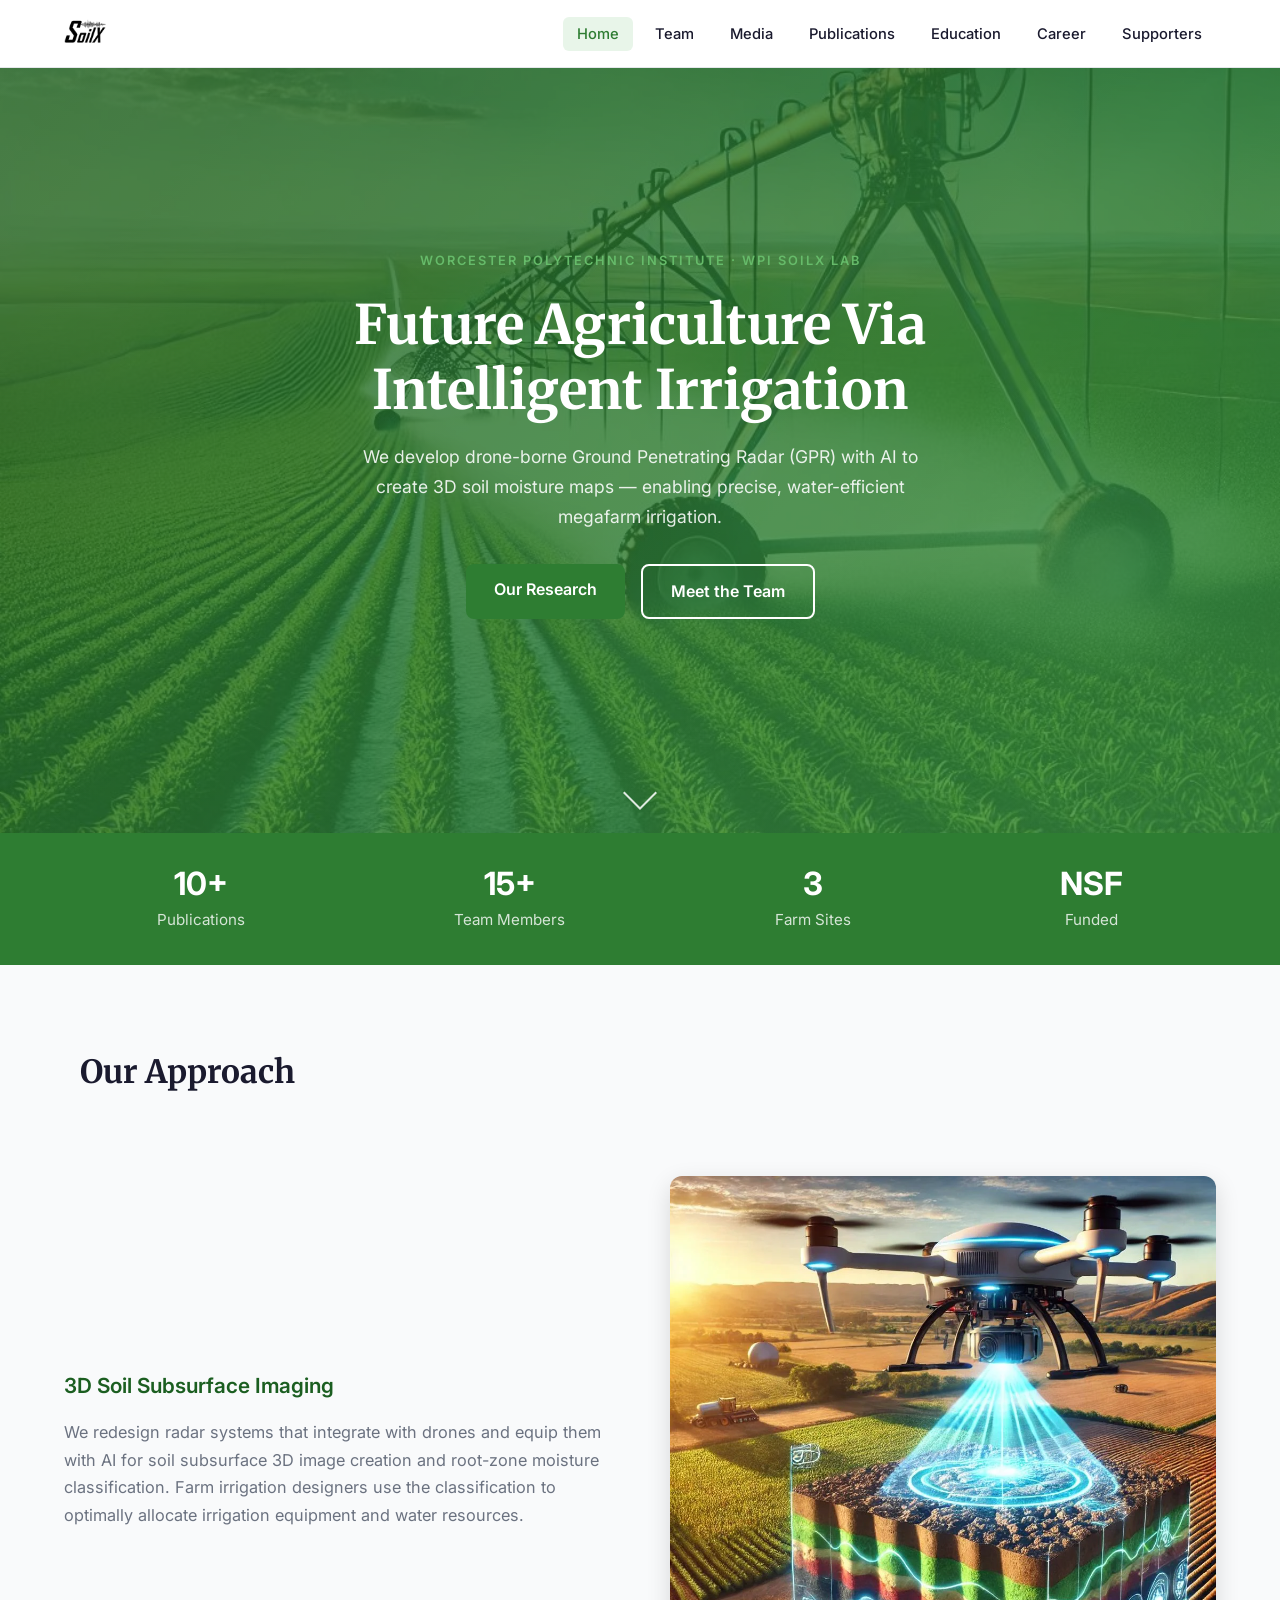
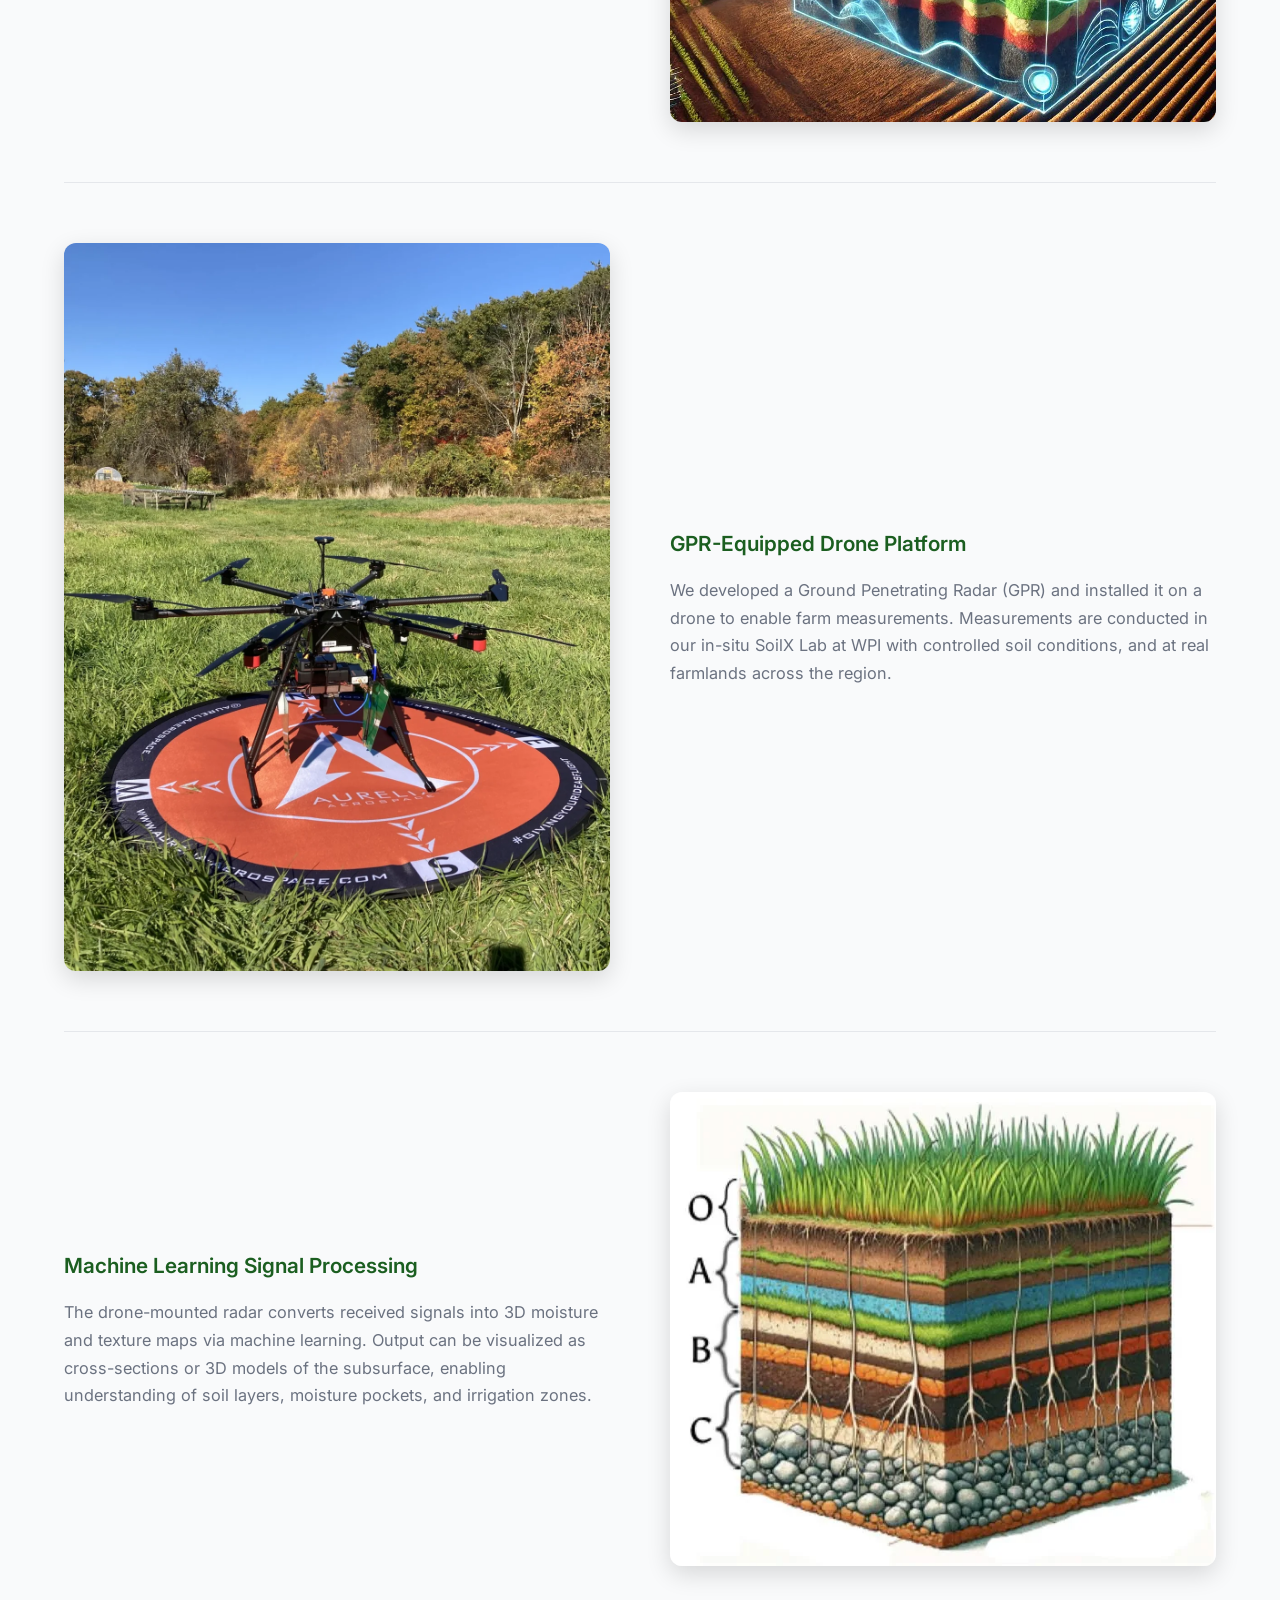
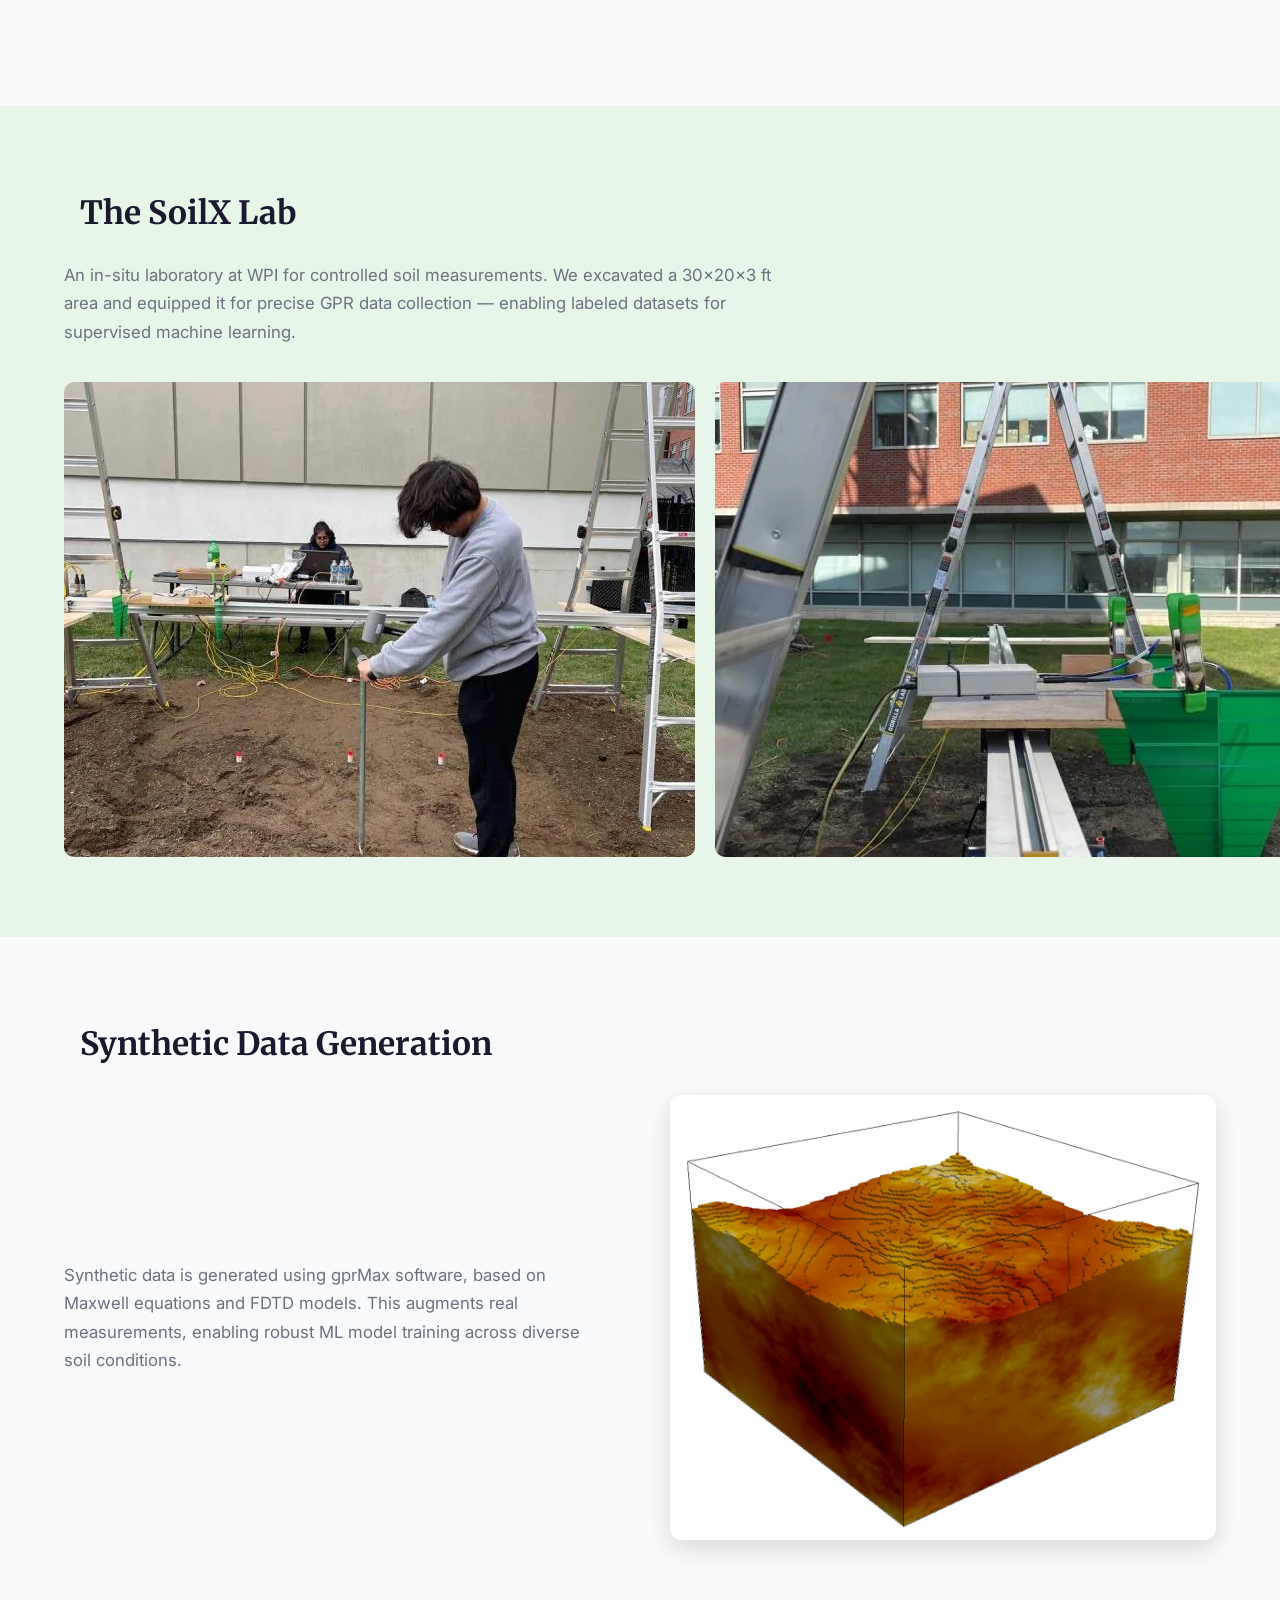
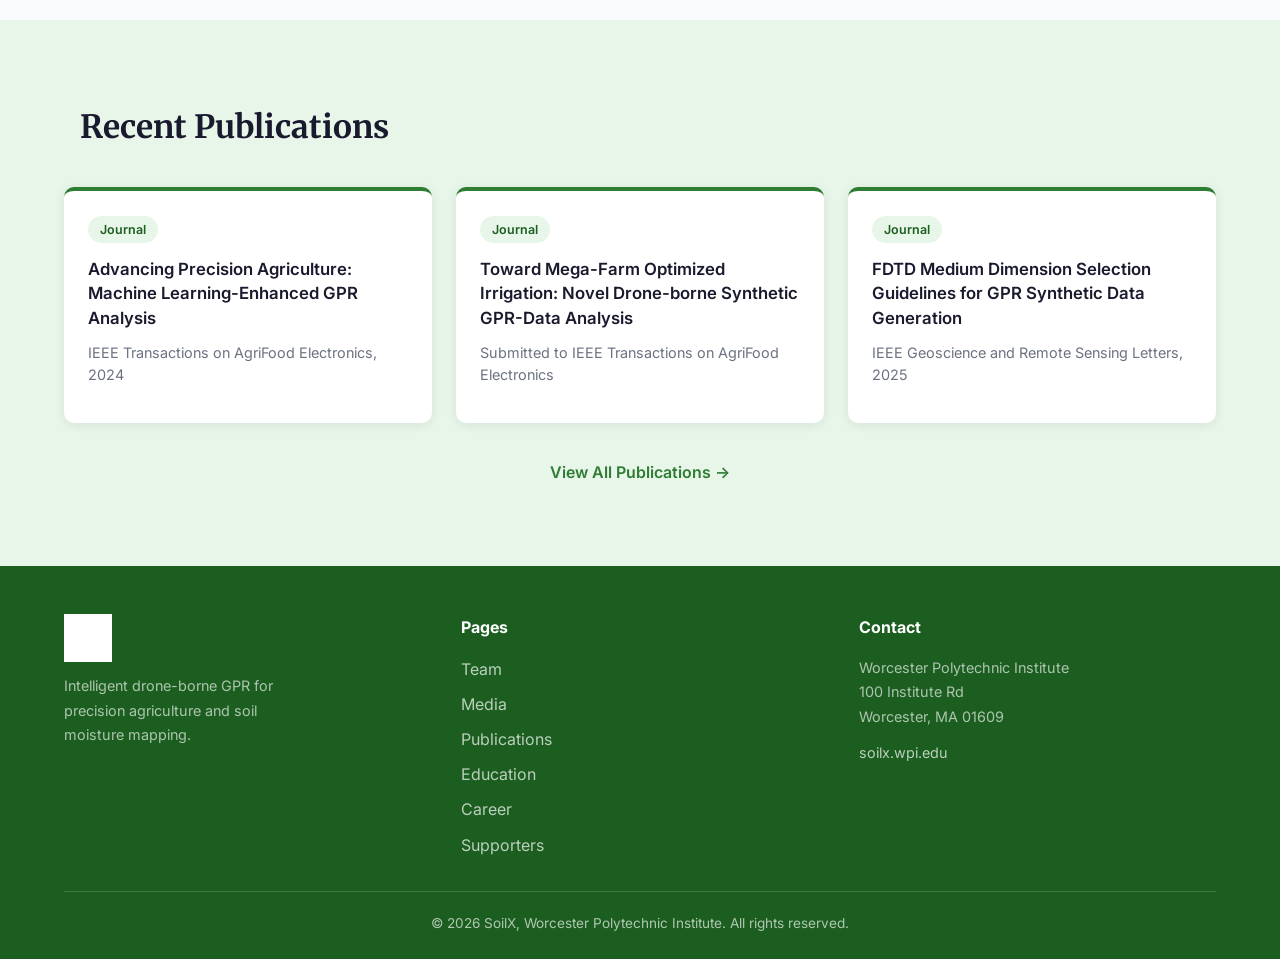
==== index.html @ 18a13504 "Initial SoilX redesign — modern static rebuild Co-authored-by: Cursor <cursoragent@cursor.com>" ====
<!DOCTYPE html>
<html lang="en">
<head>
  <meta charset="UTF-8">
  <meta name="viewport" content="width=device-width, initial-scale=1.0">
  <title>SoilX — Drone-Borne GPR Soil Moisture Research</title>
  <link rel="stylesheet" href="css/style.css">
</head>
<body>

<nav id="site-nav">
  <div class="nav-inner">
    <a href="index.html" class="nav-logo">
      <img src="images/logo.webp" alt="SoilX" height="44">
    </a>
    <button class="nav-toggle" aria-label="Toggle menu">&#9776;</button>
    <ul class="nav-links">
      <li><a href="index.html">Home</a></li>
      <li><a href="team.html">Team</a></li>
      <li><a href="media.html">Media</a></li>
      <li><a href="publications.html">Publications</a></li>
      <li><a href="education.html">Education</a></li>
      <li><a href="career.html">Career</a></li>
      <li><a href="supporters.html">Supporters</a></li>
    </ul>
  </div>
</nav>

<!-- Hero -->
<section class="hero">
  <div class="hero__content">
    <p class="hero__eyebrow">Worcester Polytechnic Institute · WPI SoilX Lab</p>
    <h1>Future Agriculture Via Intelligent Irrigation</h1>
    <p class="hero__lead">We develop drone-borne Ground Penetrating Radar (GPR) with AI to create 3D soil moisture maps — enabling precise, water-efficient megafarm irrigation.</p>
    <div class="hero__actions">
      <a href="#research" class="btn">Our Research</a>
      <a href="team.html" class="btn btn-outline btn-outline--light">Meet the Team</a>
    </div>
  </div>
  <a href="#research" class="hero__scroll" aria-label="Scroll to research">
    <span class="hero__scroll-icon"></span>
  </a>
</section>

<!-- Stats -->
<section class="stats-bar">
  <div class="container">
    <div class="stats-bar__grid">
      <div class="stat">
        <div class="stat__value">10+</div>
        <div class="stat__label">Publications</div>
      </div>
      <div class="stat">
        <div class="stat__value">15+</div>
        <div class="stat__label">Team Members</div>
      </div>
      <div class="stat">
        <div class="stat__value">3</div>
        <div class="stat__label">Farm Sites</div>
      </div>
      <div class="stat">
        <div class="stat__value">NSF</div>
        <div class="stat__label">Funded</div>
      </div>
    </div>
  </div>
</section>

<!-- Research -->
<section id="research" class="section">
  <div class="container">
    <h2 class="section-heading">Our Approach</h2>

    <div class="research-block research-block--image-right">
      <div class="research-block__text">
        <h3>3D Soil Subsurface Imaging</h3>
        <p>We redesign radar systems that integrate with drones and equip them with AI for soil subsurface 3D image creation and root-zone moisture classification. Farm irrigation designers use the classification to optimally allocate irrigation equipment and water resources.</p>
      </div>
      <div class="research-block__media">
        <img src="images/content/homepage_subsurface_diagram.webp" alt="3D soil subsurface imaging diagram">
      </div>
    </div>

    <div class="research-block research-block--image-left">
      <div class="research-block__text">
        <h3>GPR-Equipped Drone Platform</h3>
        <p>We developed a Ground Penetrating Radar (GPR) and installed it on a drone to enable farm measurements. Measurements are conducted in our in-situ SoilX Lab at WPI with controlled soil conditions, and at real farmlands across the region.</p>
      </div>
      <div class="research-block__media">
        <img src="images/content/homepage_gpr_drone.webp" alt="GPR-equipped drone platform">
      </div>
    </div>

    <div class="research-block research-block--image-right">
      <div class="research-block__text">
        <h3>Machine Learning Signal Processing</h3>
        <p>The drone-mounted radar converts received signals into 3D moisture and texture maps via machine learning. Output can be visualized as cross-sections or 3D models of the subsurface, enabling understanding of soil layers, moisture pockets, and irrigation zones.</p>
      </div>
      <div class="research-block__media">
        <img src="images/content/homepage_ml_approach.webp" alt="Machine learning signal processing workflow">
      </div>
    </div>
  </div>
</section>

<!-- Lab -->
<section class="section section-alt">
  <div class="container">
    <h2 class="section-heading">The SoilX Lab</h2>
    <p class="lab-intro">An in-situ laboratory at WPI for controlled soil measurements. We excavated a 30×20×3 ft area and equipped it for precise GPR data collection — enabling labeled datasets for supervised machine learning.</p>
    <div class="lab-gallery">
      <img src="images/content/homepage_lab_setup_1.webp" alt="SoilX lab setup view 1">
      <img src="images/content/homepage_lab_setup_2.webp" alt="SoilX lab setup view 2">
      <img src="images/content/homepage_lab_setup_3.webp" alt="SoilX lab setup view 3">
    </div>
  </div>
</section>

<!-- Synthetic data -->
<section class="section">
  <div class="container">
    <h2 class="section-heading">Synthetic Data Generation</h2>
    <div class="synthetic-grid">
      <div class="synthetic-grid__text">
        <p>Synthetic data is generated using gprMax software, based on Maxwell equations and FDTD models. This augments real measurements, enabling robust ML model training across diverse soil conditions.</p>
      </div>
      <div class="synthetic-grid__media">
        <img src="images/content/homepage_fdtd_geometry.webp" alt="FDTD geometry for GPR synthetic data generation">
      </div>
    </div>
  </div>
</section>

<!-- Publications teaser -->
<section class="section section-alt">
  <div class="container">
    <h2 class="section-heading">Recent Publications</h2>
    <div class="pub-grid">
      <a href="publications.html" class="card pub-card">
        <span class="badge">Journal</span>
        <h3>Advancing Precision Agriculture: Machine Learning-Enhanced GPR Analysis</h3>
        <p class="pub-card__venue">IEEE Transactions on AgriFood Electronics, 2024</p>
      </a>
      <a href="publications.html" class="card pub-card">
        <span class="badge">Journal</span>
        <h3>Toward Mega-Farm Optimized Irrigation: Novel Drone-borne Synthetic GPR-Data Analysis</h3>
        <p class="pub-card__venue">Submitted to IEEE Transactions on AgriFood Electronics</p>
      </a>
      <a href="publications.html" class="card pub-card">
        <span class="badge">Journal</span>
        <h3>FDTD Medium Dimension Selection Guidelines for GPR Synthetic Data Generation</h3>
        <p class="pub-card__venue">IEEE Geoscience and Remote Sensing Letters, 2025</p>
      </a>
    </div>
    <p class="pub-teaser__link-wrap">
      <a href="publications.html" class="pub-teaser__link">View All Publications →</a>
    </p>
  </div>
</section>

<footer>
  <div class="container">
    <div class="footer-grid">
      <div>
        <img src="images/logo.webp" alt="SoilX" height="48" style="filter:brightness(0) invert(1); margin-bottom:12px;">
        <p style="font-size:0.9rem; opacity:0.75; max-width:240px;">Intelligent drone-borne GPR for precision agriculture and soil moisture mapping.</p>
      </div>
      <div>
        <h4 style="color:white; margin-bottom:14px;">Pages</h4>
        <ul style="list-style:none; display:flex; flex-direction:column; gap:8px;">
          <li><a href="team.html">Team</a></li>
          <li><a href="media.html">Media</a></li>
          <li><a href="publications.html">Publications</a></li>
          <li><a href="education.html">Education</a></li>
          <li><a href="career.html">Career</a></li>
          <li><a href="supporters.html">Supporters</a></li>
        </ul>
      </div>
      <div>
        <h4 style="color:white; margin-bottom:14px;">Contact</h4>
        <p style="font-size:0.9rem; opacity:0.75;">Worcester Polytechnic Institute<br>100 Institute Rd<br>Worcester, MA 01609</p>
        <p style="margin-top:12px; font-size:0.9rem;"><a href="https://soilx.wpi.edu">soilx.wpi.edu</a></p>
      </div>
    </div>
    <div class="footer-copy">© 2026 SoilX, Worcester Polytechnic Institute. All rights reserved.</div>
  </div>
</footer>
<script src="js/main.js"></script>
</body>
</html>
---- css/style.css ----
@import url('https://fonts.googleapis.com/css2?family=Inter:wght@400;500;600;700&family=Merriweather:wght@400;700&display=swap');

:root {
  --green-dark:   #1B5E20;
  --green-main:   #2E7D32;
  --green-mid:    #388E3C;
  --green-light:  #66BB6A;
  --green-pale:   #E8F5E9;
  --bg:           #F9FAFB;
  --surface:      #FFFFFF;
  --text:         #1A1A2E;
  --text-muted:   #6B7280;
  --border:       #E5E7EB;
  --shadow:       0 2px 12px rgba(0, 0, 0, 0.08);
  --shadow-hover: 0 8px 24px rgba(0, 0, 0, 0.14);
  --radius:       10px;
  --radius-lg:    16px;
  --max-width:    1200px;
}

*,
*::before,
*::after {
  box-sizing: border-box;
  margin: 0;
  padding: 0;
}

body {
  font-family: 'Inter', system-ui, sans-serif;
  background: var(--bg);
  color: var(--text);
  line-height: 1.7;
  padding-top: 68px;
}

h1 {
  font-family: 'Merriweather', Georgia, serif;
  font-size: 2.8rem;
  color: var(--text);
}

h2 {
  font-family: 'Merriweather', Georgia, serif;
  font-size: 2rem;
}

h3 {
  font-family: 'Inter', system-ui, sans-serif;
  font-size: 1.3rem;
  font-weight: 600;
}

a {
  color: var(--green-main);
  text-decoration: none;
}

a:hover {
  text-decoration: underline;
}

img {
  display: block;
  max-width: 100%;
}

.container {
  max-width: var(--max-width);
  margin: 0 auto;
  padding: 0 24px;
}

.section {
  padding: 80px 0;
}

.section-alt {
  background: var(--green-pale);
}

.section-heading {
  display: flex;
  align-items: center;
  gap: 12px;
}

.section-heading::before {
  content: '';
  width: 4px;
  height: 100%;
  align-self: stretch;
  background: var(--green-main);
  flex-shrink: 0;
}

.card {
  background: var(--surface);
  border-radius: var(--radius);
  box-shadow: var(--shadow);
  transition: transform 0.2s, box-shadow 0.2s;
}

.card:hover {
  transform: translateY(-4px);
  box-shadow: var(--shadow-hover);
}

.badge {
  display: inline-block;
  background: var(--green-pale);
  color: var(--green-dark);
  border-radius: 20px;
  padding: 3px 12px;
  font-size: 0.78rem;
  font-weight: 600;
}

.btn {
  display: inline-block;
  background: var(--green-main);
  color: #fff;
  padding: 12px 28px;
  border-radius: 8px;
  font-weight: 600;
  cursor: pointer;
  border: none;
  transition: background 0.2s;
  text-decoration: none;
}

.btn:hover {
  background: var(--green-dark);
  text-decoration: none;
}

.btn-outline {
  background: transparent;
  border: 2px solid var(--green-main);
  color: var(--green-main);
}

.btn-outline:hover {
  background: var(--green-pale);
}

/* —— Navigation —— */
nav#site-nav {
  position: fixed;
  top: 0;
  width: 100%;
  z-index: 1000;
  background: rgba(255, 255, 255, 0.92);
  backdrop-filter: blur(12px);
  -webkit-backdrop-filter: blur(12px);
  border-bottom: 1px solid var(--border);
  height: 68px;
  transition: background 0.2s, box-shadow 0.2s;
}

nav#site-nav.scrolled {
  background: rgba(255, 255, 255, 0.98);
  box-shadow: var(--shadow);
}

.nav-inner {
  display: flex;
  align-items: center;
  justify-content: space-between;
  max-width: var(--max-width);
  margin: 0 auto;
  padding: 0 24px;
  height: 100%;
}

.nav-logo img {
  height: 44px;
  display: block;
}

.nav-links {
  display: flex;
  gap: 8px;
  list-style: none;
}

.nav-links a {
  padding: 8px 14px;
  border-radius: 6px;
  font-size: 0.92rem;
  font-weight: 500;
  color: var(--text);
  transition: background 0.15s, color 0.15s;
}

.nav-links a:hover,
.nav-links a.active {
  background: var(--green-pale);
  color: var(--green-main);
  text-decoration: none;
}

.nav-toggle {
  display: none;
  background: none;
  border: none;
  font-size: 1.5rem;
  line-height: 1;
  cursor: pointer;
  padding: 8px;
  color: var(--text);
}

@media (max-width: 768px) {
  .nav-toggle {
    display: block;
  }

  .nav-links {
    position: fixed;
    top: 68px;
    left: 0;
    right: 0;
    flex-direction: column;
    align-items: stretch;
    gap: 4px;
    padding: 12px 24px 20px;
    background: rgba(255, 255, 255, 0.98);
    backdrop-filter: blur(12px);
    -webkit-backdrop-filter: blur(12px);
    border-bottom: 1px solid var(--border);
    box-shadow: var(--shadow);
    transform: translateY(-100%);
    opacity: 0;
    visibility: hidden;
    pointer-events: none;
    transition: transform 0.25s ease, opacity 0.25s ease, visibility 0.25s;
  }

  .nav-links.open {
    transform: translateY(0);
    opacity: 1;
    visibility: visible;
    pointer-events: auto;
  }

  .nav-links li {
    width: 100%;
  }

  .nav-links a {
    display: block;
    width: 100%;
  }
}

/* —— Footer —— */
footer {
  background: var(--green-dark);
  color: rgba(255, 255, 255, 0.85);
  padding: 48px 0 24px;
}

footer a {
  color: rgba(255, 255, 255, 0.7);
  transition: color 0.15s;
}

footer a:hover {
  color: #fff;
  text-decoration: none;
}

.footer-grid {
  display: grid;
  grid-template-columns: repeat(3, 1fr);
  gap: 40px;
}

.footer-copy {
  border-top: 1px solid rgba(255, 255, 255, 0.15);
  margin-top: 32px;
  padding-top: 20px;
  text-align: center;
  font-size: 0.85rem;
  color: rgba(255, 255, 255, 0.65);
}

@media (max-width: 768px) {
  .footer-grid {
    grid-template-columns: 1fr;
    gap: 32px;
  }
}

/* —— Home page —— */
.hero {
  position: relative;
  min-height: 85vh;
  display: flex;
  flex-direction: column;
  align-items: center;
  justify-content: center;
  background: linear-gradient(135deg, #1b5e20 0%, #2e7d32 60%, #388e3c 100%);
  overflow: hidden;
}

.hero::before {
  content: '';
  position: absolute;
  inset: 0;
  background-image: url('../images/content/homepage_hero_drone_farm.webp');
  background-size: cover;
  background-position: center;
  opacity: 0.2;
  pointer-events: none;
}

.hero__content {
  position: relative;
  z-index: 1;
  display: flex;
  flex-direction: column;
  align-items: center;
  text-align: center;
  padding: 48px 24px 80px;
  max-width: 800px;
}

.hero__eyebrow {
  color: var(--green-light);
  text-transform: uppercase;
  letter-spacing: 2px;
  font-size: 0.8rem;
  font-weight: 600;
  margin-bottom: 20px;
}

.hero h1 {
  color: #fff;
  font-size: clamp(2rem, 5vw, 3.4rem);
  max-width: 700px;
  text-align: center;
  line-height: 1.2;
  margin-bottom: 20px;
}

.hero__lead {
  color: #fff;
  opacity: 0.88;
  max-width: 580px;
  font-size: 1.1rem;
  margin-bottom: 32px;
}

.hero__actions {
  display: flex;
  flex-wrap: wrap;
  gap: 16px;
  justify-content: center;
}

.btn-outline--light {
  background: transparent;
  border: 2px solid #fff;
  color: #fff;
}

.btn-outline--light:hover {
  background: rgba(255, 255, 255, 0.15);
  color: #fff;
  text-decoration: none;
}

.hero__scroll {
  position: absolute;
  bottom: 28px;
  left: 50%;
  transform: translateX(-50%);
  z-index: 1;
  text-decoration: none;
}

.hero__scroll-icon {
  display: block;
  width: 24px;
  height: 24px;
  border-right: 2px solid rgba(255, 255, 255, 0.85);
  border-bottom: 2px solid rgba(255, 255, 255, 0.85);
  transform: rotate(45deg);
  animation: hero-scroll-bounce 2s ease-in-out infinite;
}

@keyframes hero-scroll-bounce {
  0%, 100% {
    transform: rotate(45deg) translate(0, 0);
    opacity: 0.6;
  }
  50% {
    transform: rotate(45deg) translate(6px, 6px);
    opacity: 1;
  }
}

/* Stats bar */
.stats-bar {
  background: var(--green-main);
  padding: 32px 0;
}

.stats-bar__grid {
  display: flex;
  flex-wrap: wrap;
  justify-content: space-around;
  gap: 24px;
  text-align: center;
}

.stat__value {
  font-size: 2rem;
  font-weight: 700;
  color: #fff;
  line-height: 1.2;
}

.stat__label {
  font-size: 0.95rem;
  color: rgba(255, 255, 255, 0.8);
  margin-top: 4px;
}

/* Research blocks */
#research .section-heading {
  margin-bottom: 16px;
}

.research-block {
  display: grid;
  grid-template-columns: 1fr 1fr;
  gap: 60px;
  align-items: center;
  padding: 60px 0;
}

.research-block + .research-block {
  border-top: 1px solid var(--border);
}

.research-block__text h3 {
  margin-bottom: 16px;
  color: var(--green-dark);
}

.research-block__text p {
  color: var(--text-muted);
  font-size: 1.02rem;
}

.research-block__media img {
  border-radius: 12px;
  box-shadow: var(--shadow-hover);
  width: 100%;
}

.research-block--image-left .research-block__media {
  order: -1;
}

/* Lab */
.lab-intro {
  max-width: 720px;
  color: var(--text-muted);
  font-size: 1.05rem;
  margin: 20px 0 36px;
}

.lab-gallery {
  display: flex;
  gap: 20px;
}

.lab-gallery img {
  flex: 1;
  border-radius: 10px;
  aspect-ratio: 4 / 3;
  object-fit: cover;
  width: 100%;
}

/* Synthetic data */
.synthetic-grid {
  display: grid;
  grid-template-columns: 1fr 1fr;
  gap: 60px;
  align-items: center;
  margin-top: 24px;
}

.synthetic-grid__text p {
  color: var(--text-muted);
  font-size: 1.05rem;
}

.synthetic-grid__media img {
  border-radius: 12px;
  box-shadow: var(--shadow-hover);
  width: 100%;
}

/* Publications teaser */
.pub-grid {
  display: grid;
  grid-template-columns: repeat(3, 1fr);
  gap: 24px;
  margin-top: 32px;
}

.pub-card {
  display: block;
  padding: 24px;
  border-top: 4px solid var(--green-main);
  text-decoration: none;
  color: inherit;
}

.pub-card:hover {
  text-decoration: none;
  color: inherit;
}

.pub-card .badge {
  margin-bottom: 14px;
}

.pub-card h3 {
  font-size: 1.05rem;
  line-height: 1.45;
  margin-bottom: 12px;
  color: var(--text);
}

.pub-card__venue {
  font-size: 0.88rem;
  color: var(--text-muted);
  line-height: 1.5;
}

.pub-teaser__link-wrap {
  text-align: center;
  margin-top: 36px;
}

.pub-teaser__link {
  font-weight: 600;
  font-size: 1rem;
}

@media (max-width: 1024px) {
  .pub-grid {
    grid-template-columns: repeat(2, 1fr);
  }
}

@media (max-width: 768px) {
  .research-block,
  .research-block--image-left {
    grid-template-columns: 1fr;
    gap: 32px;
    padding: 48px 0;
  }

  .research-block__media,
  .research-block--image-left .research-block__media {
    order: -1;
  }

  .lab-gallery {
    flex-direction: column;
  }

  .synthetic-grid {
    grid-template-columns: 1fr;
    gap: 32px;
  }

  .synthetic-grid__media {
    order: -1;
  }

  .pub-grid {
    grid-template-columns: 1fr;
  }

  .stats-bar__grid {
    display: grid;
    grid-template-columns: repeat(2, 1fr);
  }
}

/* —— Team page —— */
.page-hero {
  height: 280px;
  display: flex;
  align-items: center;
  justify-content: center;
  background: linear-gradient(135deg, #1b5e20, #2e7d32);
  text-align: center;
  padding: 0 24px;
}

.page-hero__inner {
  max-width: 640px;
}

.page-hero h1 {
  color: #fff;
  font-size: clamp(2rem, 4vw, 2.6rem);
  margin-bottom: 12px;
}

.page-hero__subtitle {
  color: rgba(255, 255, 255, 0.88);
  font-size: 1.1rem;
  line-height: 1.6;
}

.team-page .section {
  padding: 64px 0;
}

.team-section-heading {
  display: flex;
  align-items: center;
  gap: 20px;
  margin-bottom: 36px;
}

.team-section-heading__title {
  display: flex;
  align-items: center;
  gap: 12px;
  font-family: 'Merriweather', Georgia, serif;
  font-size: 1.45rem;
  font-weight: 700;
  color: var(--text);
  flex-shrink: 0;
  margin: 0;
}

.team-section-heading__title::before {
  content: '';
  width: 4px;
  height: 1.15em;
  background: var(--green-main);
  flex-shrink: 0;
}

.team-section-heading__rule {
  flex: 1;
  border: none;
  border-top: 1px solid var(--border);
  margin: 0;
  min-width: 40px;
}

.team-quote {
  background: var(--green-pale);
  padding: 40px;
  border-left: 6px solid var(--green-main);
  margin: 0 0 8px;
}

.team-quote p {
  font-family: 'Merriweather', Georgia, serif;
  font-style: italic;
  font-size: 1.2rem;
  color: var(--text);
  line-height: 1.65;
  margin: 0;
}

.team-grid {
  display: grid;
  gap: 24px;
}

.team-grid--3col {
  grid-template-columns: repeat(3, 1fr);
}

.team-grid--4col {
  grid-template-columns: repeat(4, 1fr);
}

.person-card {
  background: var(--surface);
  border-radius: var(--radius-lg);
  box-shadow: var(--shadow);
  padding: 24px;
  text-align: center;
}

.person-card__portrait {
  width: 120px;
  height: 120px;
  border-radius: 50%;
  object-fit: cover;
  margin: 0 auto 16px;
  display: block;
  box-shadow: 0 0 0 3px var(--green-light);
}

.person-card--compact .person-card__portrait {
  width: 100px;
  height: 100px;
}

.person-card__name {
  font-weight: 700;
  font-size: 1rem;
  margin-bottom: 4px;
  color: var(--text);
}

.person-card__role {
  font-size: 0.85rem;
  color: var(--text-muted);
  line-height: 1.4;
  margin: 0;
}

.person-card__link {
  display: inline-flex;
  align-items: center;
  justify-content: center;
  margin-top: 12px;
  color: var(--green-main);
  transition: color 0.15s;
}

.person-card__link:hover {
  color: var(--green-dark);
  text-decoration: none;
}

@media (max-width: 1024px) {
  .team-grid--3col {
    grid-template-columns: repeat(2, 1fr);
  }

  .team-grid--4col {
    grid-template-columns: repeat(2, 1fr);
  }
}

@media (max-width: 600px) {
  .team-section-heading {
    flex-direction: column;
    align-items: flex-start;
    gap: 12px;
  }

  .team-section-heading__rule {
    width: 100%;
  }

  .team-grid--3col,
  .team-grid--4col {
    grid-template-columns: 1fr;
  }

  .team-quote {
    padding: 28px 24px;
  }

  .team-quote p {
    font-size: 1.05rem;
  }
}

/* —— Media page —— */
.media-page {
  padding-bottom: 64px;
}

.media-tabs {
  display: flex;
  gap: 8px;
  justify-content: center;
  flex-wrap: wrap;
  padding: 32px 0;
}

.media-tab {
  padding: 10px 22px;
  border-radius: 8px;
  font-size: 0.95rem;
  font-weight: 600;
  cursor: pointer;
  border: 1px solid var(--border);
  background: var(--surface);
  color: var(--text-muted);
  transition: background 0.15s, color 0.15s, border-color 0.15s;
}

.media-tab:hover {
  color: var(--text);
}

.media-tab.is-active {
  background: var(--green-main);
  color: #fff;
  border-color: var(--green-main);
}

.media-tab-panel {
  padding-bottom: 16px;
}

.media-tab-panel[hidden] {
  display: none;
}

/* YouTube facade */
.yt-facade {
  position: relative;
  cursor: pointer;
  border-radius: 10px;
  overflow: hidden;
  aspect-ratio: 16 / 9;
  background: #000;
}

.yt-facade img {
  width: 100%;
  height: 100%;
  object-fit: cover;
  transition: filter 0.2s;
}

.yt-facade:hover img {
  filter: brightness(0.75);
}

.yt-facade__play {
  position: absolute;
  top: 50%;
  left: 50%;
  transform: translate(-50%, -50%);
  width: 64px;
  height: 64px;
  background: rgba(255, 0, 0, 0.85);
  border-radius: 50%;
  display: flex;
  align-items: center;
  justify-content: center;
  transition: transform 0.2s;
  pointer-events: none;
}

.yt-facade__play::after {
  content: '';
  width: 0;
  height: 0;
  border-style: solid;
  border-width: 10px 0 10px 18px;
  border-color: transparent transparent transparent #fff;
  margin-left: 4px;
}

.yt-facade:hover .yt-facade__play {
  transform: translate(-50%, -50%) scale(1.1);
}

.video-grid {
  display: grid;
  grid-template-columns: repeat(3, 1fr);
  gap: 28px;
}

.video-card {
  padding: 0;
  overflow: hidden;
}

.video-card .yt-facade {
  border-radius: var(--radius) var(--radius) 0 0;
}

.video-card__title {
  font-size: 1rem;
  font-weight: 600;
  padding: 16px 20px;
  margin: 0;
  color: var(--text);
}

/* Gallery masonry */
.gallery-masonry {
  column-count: 3;
  column-gap: 12px;
}

.gallery-masonry img {
  width: 100%;
  break-inside: avoid;
  margin-bottom: 12px;
  border-radius: 8px;
  cursor: pointer;
  display: block;
  transition: opacity 0.15s;
}

.gallery-masonry img:hover {
  opacity: 0.9;
}

/* Lightbox */
.lightbox {
  position: fixed;
  inset: 0;
  z-index: 2000;
  background: rgba(0, 0, 0, 0.92);
  display: flex;
  align-items: center;
  justify-content: center;
  padding: 48px;
}

.lightbox[hidden] {
  display: none;
}

.lightbox__img {
  max-width: 100%;
  max-height: 90vh;
  object-fit: contain;
  border-radius: 4px;
}

.lightbox__close,
.lightbox__prev,
.lightbox__next {
  position: absolute;
  background: rgba(255, 255, 255, 0.12);
  border: none;
  color: #fff;
  cursor: pointer;
  border-radius: 8px;
  transition: background 0.15s;
  line-height: 1;
}

.lightbox__close:hover,
.lightbox__prev:hover,
.lightbox__next:hover {
  background: rgba(255, 255, 255, 0.25);
}

.lightbox__close {
  top: 16px;
  right: 16px;
  font-size: 2rem;
  width: 48px;
  height: 48px;
}

.lightbox__prev,
.lightbox__next {
  top: 50%;
  transform: translateY(-50%);
  font-size: 2.5rem;
  width: 52px;
  height: 52px;
}

.lightbox__prev {
  left: 16px;
}

.lightbox__next {
  right: 16px;
}

/* Audio */
.audio-list {
  max-width: 640px;
  margin: 0 auto;
  display: flex;
  flex-direction: column;
  gap: 20px;
}

.audio-card {
  display: grid;
  grid-template-columns: auto 1fr;
  gap: 20px;
  align-items: center;
  padding: 24px;
}

.audio-card__icon {
  width: 52px;
  height: 52px;
  border-radius: 50%;
  background: var(--green-pale);
  display: flex;
  align-items: center;
  justify-content: center;
  font-size: 1.4rem;
  flex-shrink: 0;
}

.audio-card__label {
  font-weight: 700;
  margin-bottom: 12px;
  color: var(--text);
}

.audio-card audio {
  width: 100%;
  accent-color: var(--green-main);
}

@media (max-width: 1024px) {
  .video-grid {
    grid-template-columns: repeat(2, 1fr);
  }

  .gallery-masonry {
    column-count: 2;
  }
}

@media (max-width: 768px) {
  .video-grid {
    grid-template-columns: 1fr;
  }

  .gallery-masonry {
    column-count: 1;
  }

  .lightbox {
    padding: 56px 12px;
  }

  .lightbox__prev {
    left: 8px;
  }

  .lightbox__next {
    right: 8px;
  }
}

/* —— Publications page —— */
.publications-page {
  padding: 48px 0 72px;
}

.pub-filters {
  display: flex;
  flex-wrap: wrap;
  gap: 8px;
  justify-content: center;
  margin-bottom: 40px;
}

.pub-filter {
  padding: 10px 20px;
  border-radius: 8px;
  font-size: 0.92rem;
  font-weight: 600;
  cursor: pointer;
  border: 1px solid var(--border);
  background: var(--surface);
  color: var(--text-muted);
  transition: background 0.15s, color 0.15s, border-color 0.15s;
}

.pub-filter:hover {
  color: var(--text);
}

.pub-filter.is-active {
  background: var(--green-main);
  color: #fff;
  border-color: var(--green-main);
}

.pub-list {
  max-width: 860px;
  margin: 0 auto;
  display: flex;
  flex-direction: column;
  gap: 20px;
}

.pub-list .pub-card {
  background: var(--surface);
  border-radius: var(--radius);
  box-shadow: var(--shadow);
  padding: 20px 24px;
  border-top: none;
  border-left: 5px solid var(--green-main);
  display: block;
  text-decoration: none;
  color: inherit;
  transition: box-shadow 0.2s, transform 0.2s;
}

.pub-list .pub-card:hover {
  transform: none;
  box-shadow: var(--shadow-hover);
}

.pub-list .pub-card[data-type='conference'] {
  border-left-color: var(--green-light);
}

.pub-list .pub-card[data-type='poster'] {
  border-left-color: #aed581;
}

.pub-list .pub-card[hidden] {
  display: none;
}

.pub-card__header {
  display: flex;
  align-items: flex-start;
  justify-content: space-between;
  gap: 16px;
  margin-bottom: 10px;
}

.pub-card__title {
  font-weight: 700;
  font-size: 1rem;
  color: var(--text);
  line-height: 1.45;
  margin: 0;
  flex: 1;
}

.pub-card__title a {
  color: var(--text);
  text-decoration: none;
}

.pub-card__title a:hover {
  color: var(--green-main);
  text-decoration: underline;
}

.pub-card__authors {
  font-size: 0.88rem;
  color: var(--text-muted);
  margin-bottom: 8px;
  line-height: 1.5;
}

.pub-card__venue {
  font-size: 0.9rem;
  color: var(--text-muted);
  margin-bottom: 14px;
  line-height: 1.5;
}

.pub-card__footer {
  display: flex;
  flex-wrap: wrap;
  align-items: center;
  gap: 10px;
}

.pub-card__year-pill {
  display: inline-block;
  background: var(--green-pale);
  color: var(--green-dark);
  padding: 3px 12px;
  border-radius: 20px;
  font-size: 0.78rem;
  font-weight: 600;
}

.pub-card__meta {
  font-size: 0.85rem;
  color: var(--text-muted);
}

.badge--muted {
  background: #f3f4f6;
  color: #6b7280;
}

.pub-card__award {
  font-size: 0.85rem;
  font-weight: 600;
  color: #b8860b;
}

.btn-sm {
  padding: 6px 14px;
  font-size: 0.85rem;
}

.pub-card--compact {
  padding: 16px 20px;
}

.pub-card--compact .pub-card__title {
  font-size: 0.95rem;
}

.pub-card--compact .pub-card__authors,
.pub-card--compact .pub-card__venue {
  font-size: 0.85rem;
  margin-bottom: 6px;
}

.pub-card--compact .pub-card__venue {
  margin-bottom: 10px;
}

/* —— Shared inner pages —— */
.page-intro {
  max-width: 720px;
  font-size: 1.05rem;
  color: var(--text-muted);
  line-height: 1.7;
  margin-bottom: 40px;
}

.page-intro--center {
  margin-left: auto;
  margin-right: auto;
  text-align: center;
}

.container--narrow {
  max-width: 760px;
}

/* —— Education page —— */
.edu-video-grid {
  display: grid;
  grid-template-columns: repeat(2, 1fr);
  gap: 28px;
}

.edu-cta {
  text-align: center;
  max-width: 520px;
  margin: 0 auto;
}

.edu-cta h2 {
  font-family: 'Merriweather', Georgia, serif;
  font-size: 1.6rem;
  margin-bottom: 12px;
  color: var(--text);
}

.edu-cta p {
  color: var(--text-muted);
  margin-bottom: 24px;
  font-size: 1.02rem;
}

/* —— Career page —— */
.career-section-title {
  font-family: 'Merriweather', Georgia, serif;
  font-size: 1.45rem;
  color: var(--text);
  margin-bottom: 24px;
  display: flex;
  align-items: center;
  gap: 12px;
}

.career-section-title::before {
  content: '';
  width: 4px;
  height: 1.15em;
  background: var(--green-main);
  flex-shrink: 0;
}

.career-position-card {
  padding: 28px 32px;
}

.career-position-card h3 {
  font-size: 1.2rem;
  color: var(--green-dark);
  margin-bottom: 8px;
}

.career-position-card__dept {
  font-weight: 600;
  color: var(--green-main);
  font-size: 0.92rem;
  margin-bottom: 16px;
}

.career-position-card__desc {
  color: var(--text-muted);
  font-size: 1rem;
  line-height: 1.65;
  margin-bottom: 24px;
}

.career-traits-grid {
  display: grid;
  grid-template-columns: repeat(2, 1fr);
  gap: 24px;
}

.career-trait-card {
  padding: 28px 24px;
  text-align: center;
}

.career-trait-card__icon {
  display: flex;
  align-items: center;
  justify-content: center;
  width: 56px;
  height: 56px;
  margin: 0 auto 16px;
  border-radius: 50%;
  background: var(--green-pale);
  font-size: 1.5rem;
}

.career-trait-card h3 {
  font-size: 1.05rem;
  color: var(--green-dark);
  margin-bottom: 10px;
}

.career-trait-card p {
  font-size: 0.92rem;
  color: var(--text-muted);
  line-height: 1.55;
  margin: 0;
}

.career-steps {
  list-style: none;
  display: flex;
  flex-direction: column;
  gap: 24px;
}

.career-steps__item {
  display: flex;
  gap: 20px;
  align-items: flex-start;
}

.career-steps__num {
  flex-shrink: 0;
  width: 40px;
  height: 40px;
  border-radius: 50%;
  background: var(--green-main);
  color: #fff;
  font-weight: 700;
  font-size: 1.1rem;
  display: flex;
  align-items: center;
  justify-content: center;
}

.career-steps__item strong {
  display: block;
  font-size: 1rem;
  color: var(--text);
  margin-bottom: 6px;
}

.career-steps__item p {
  font-size: 0.95rem;
  color: var(--text-muted);
  line-height: 1.6;
  margin: 0;
}

/* —— Supporters page —— */
.supporter-grid {
  display: grid;
  grid-template-columns: repeat(3, 1fr);
  gap: 24px;
  margin-top: 16px;
}

.supporter-card {
  padding: 40px 24px;
  text-align: center;
  min-height: 140px;
  display: flex;
  flex-direction: column;
  align-items: center;
  justify-content: center;
}

.supporter-card__name {
  font-size: 1.05rem;
  font-weight: 700;
  color: var(--green-dark);
  line-height: 1.4;
  margin-bottom: 8px;
}

.supporter-card__subtitle {
  font-size: 0.88rem;
  color: var(--text-muted);
  margin: 0;
}

@media (max-width: 900px) {
  .edu-video-grid {
    grid-template-columns: 1fr;
  }

  .career-traits-grid {
    grid-template-columns: 1fr;
  }

  .supporter-grid {
    grid-template-columns: repeat(2, 1fr);
  }
}

@media (max-width: 600px) {
  .supporter-grid {
    grid-template-columns: 1fr;
  }
}
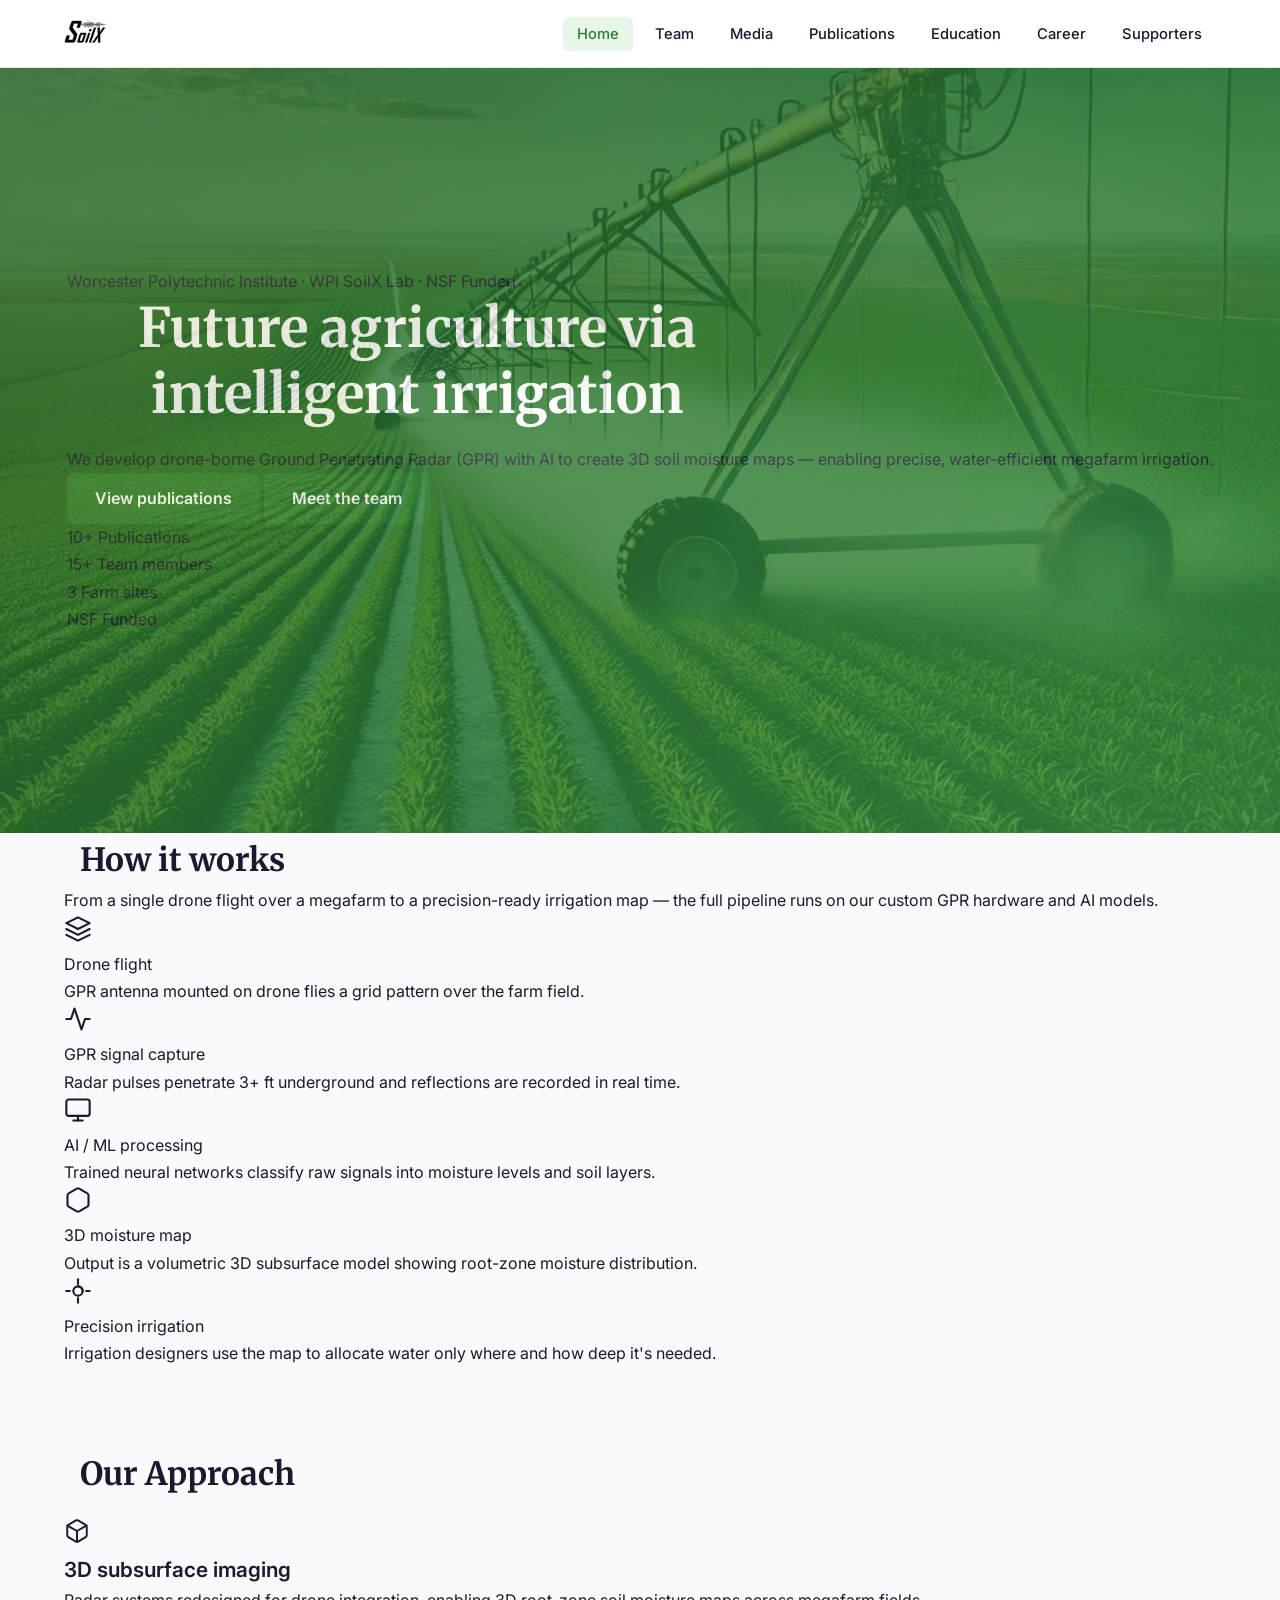
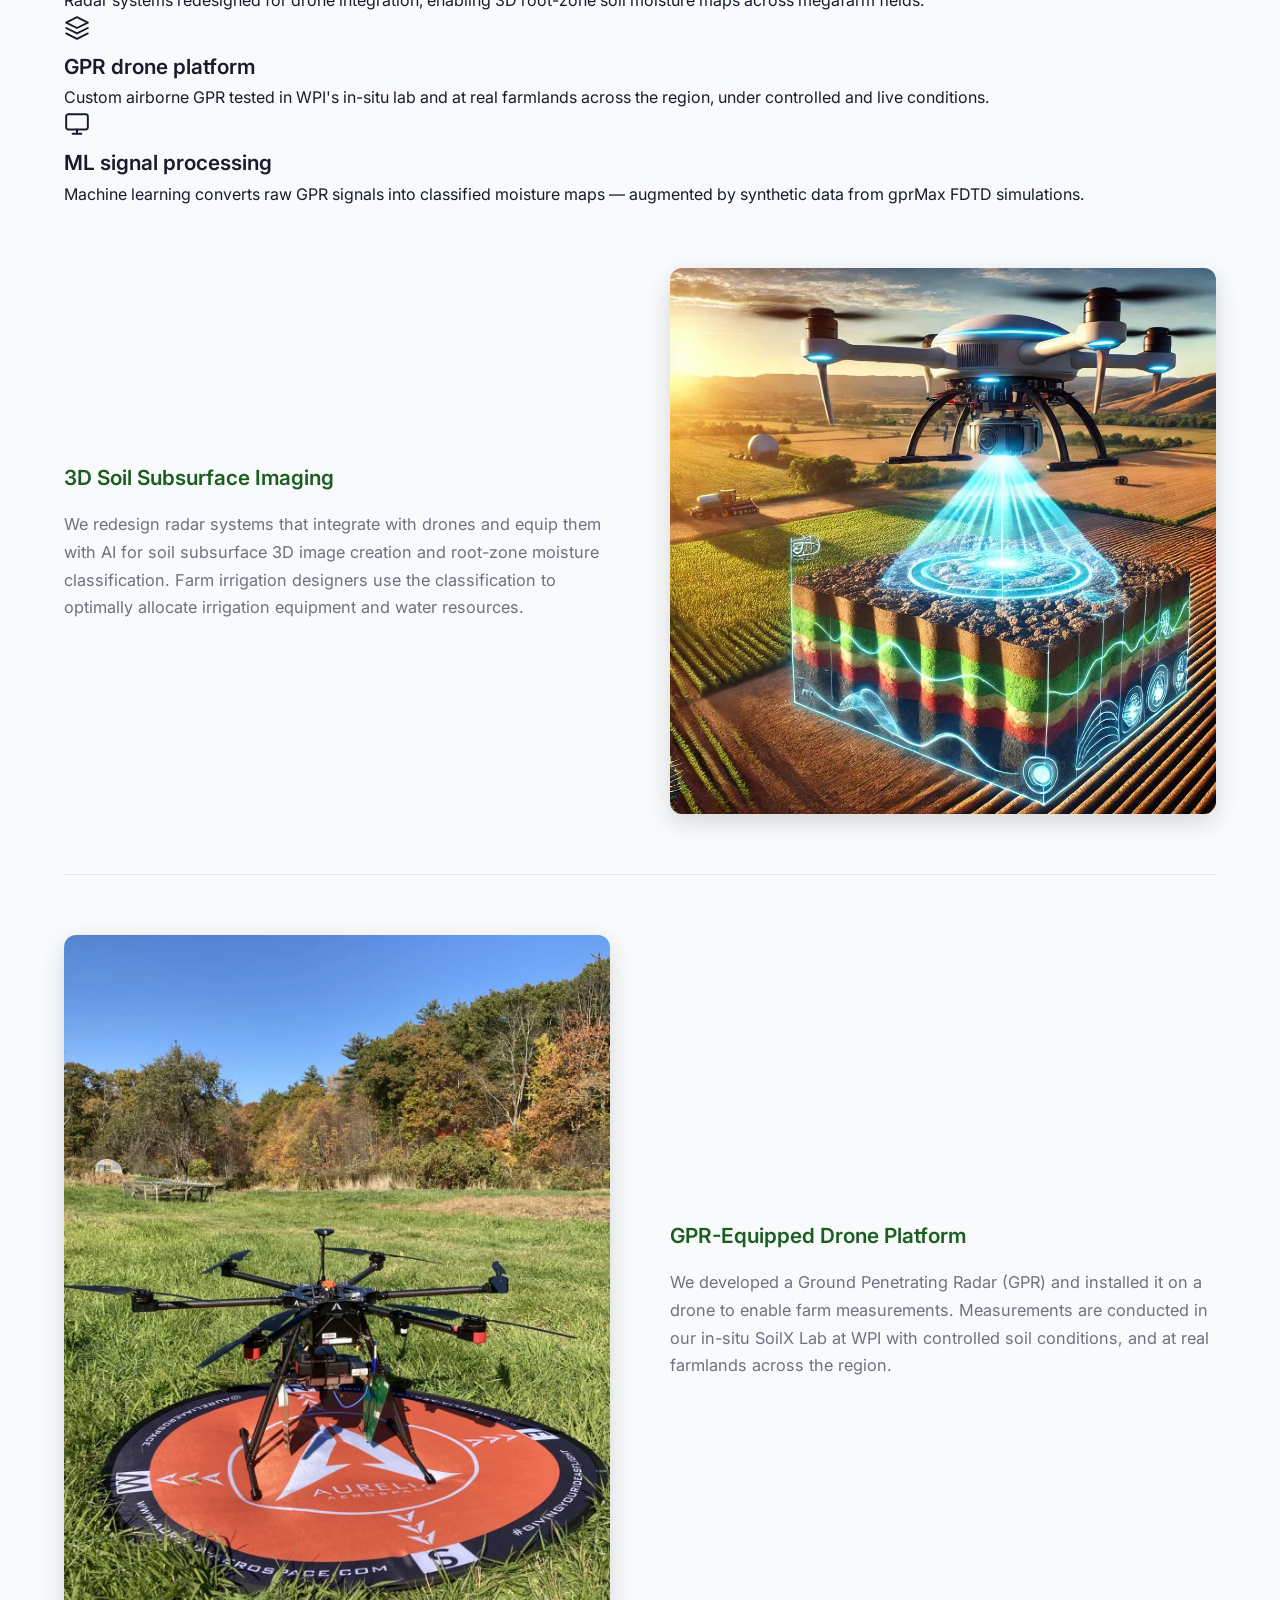
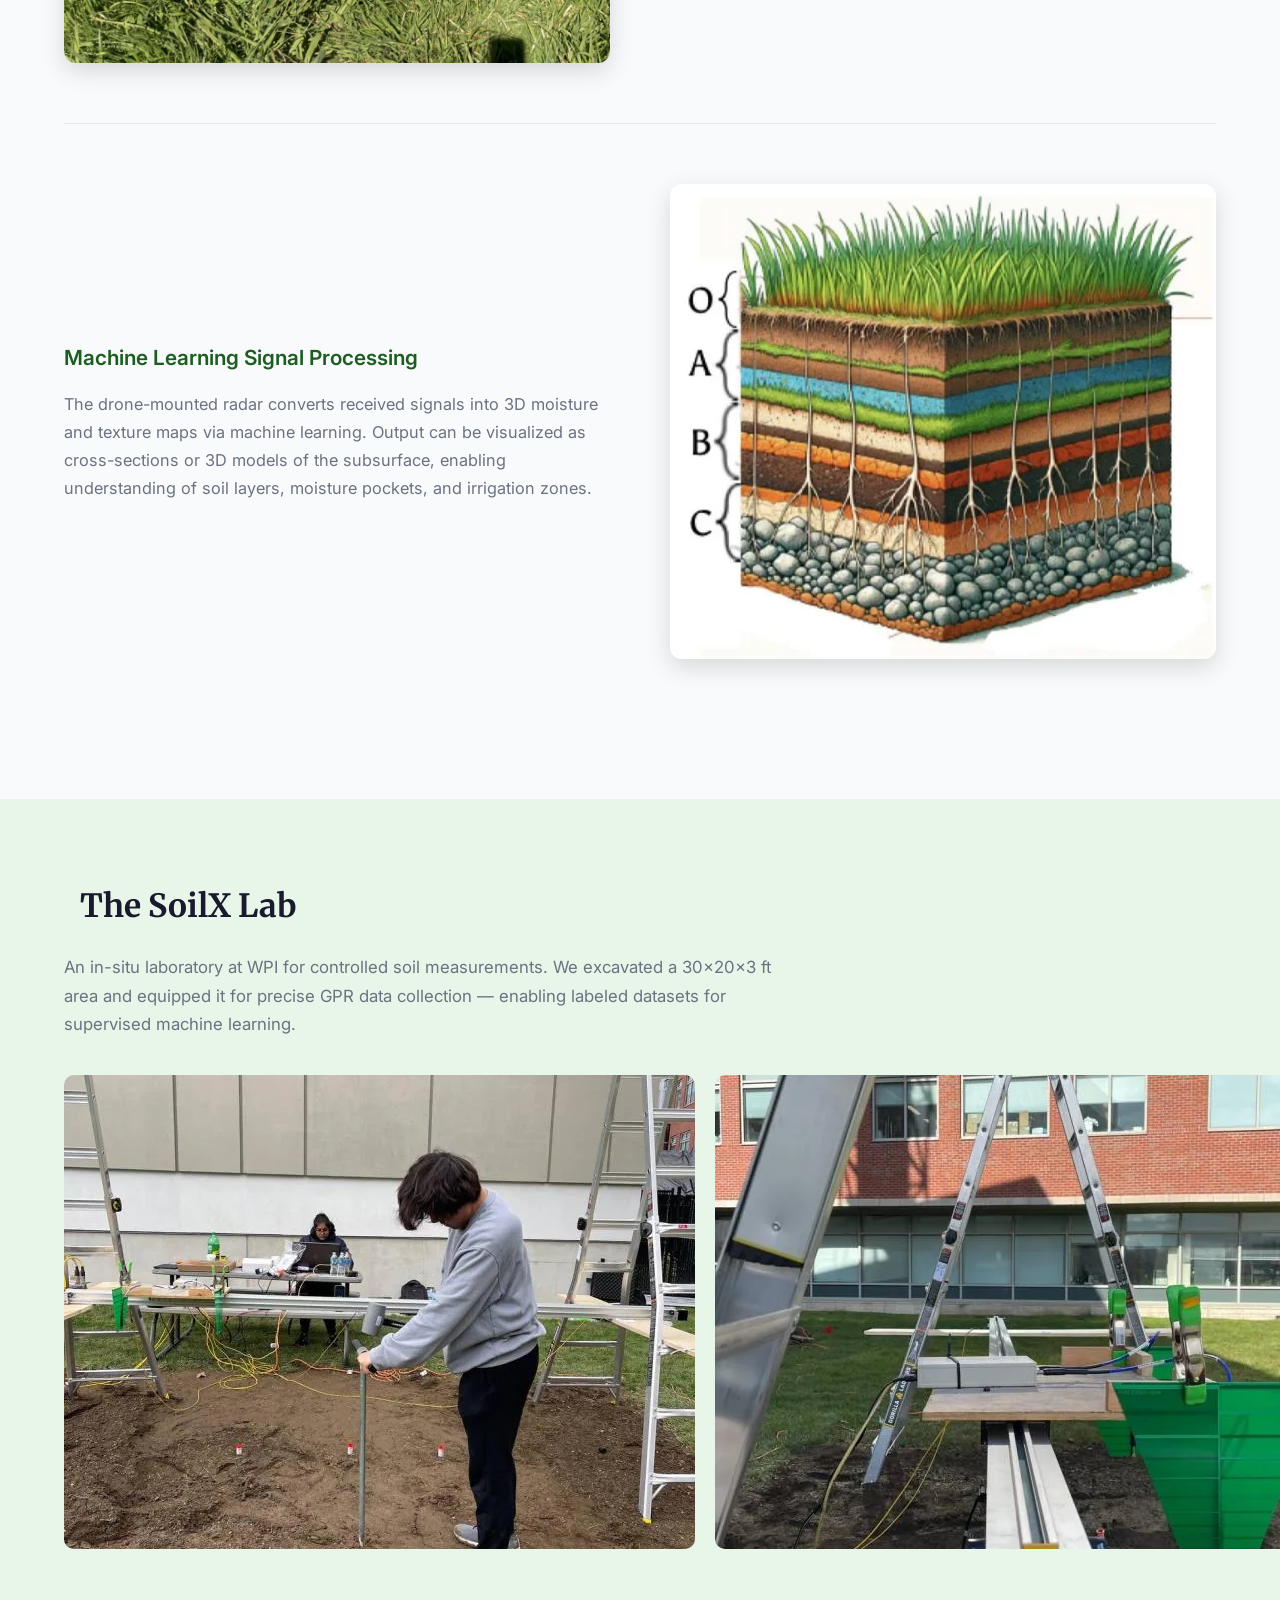
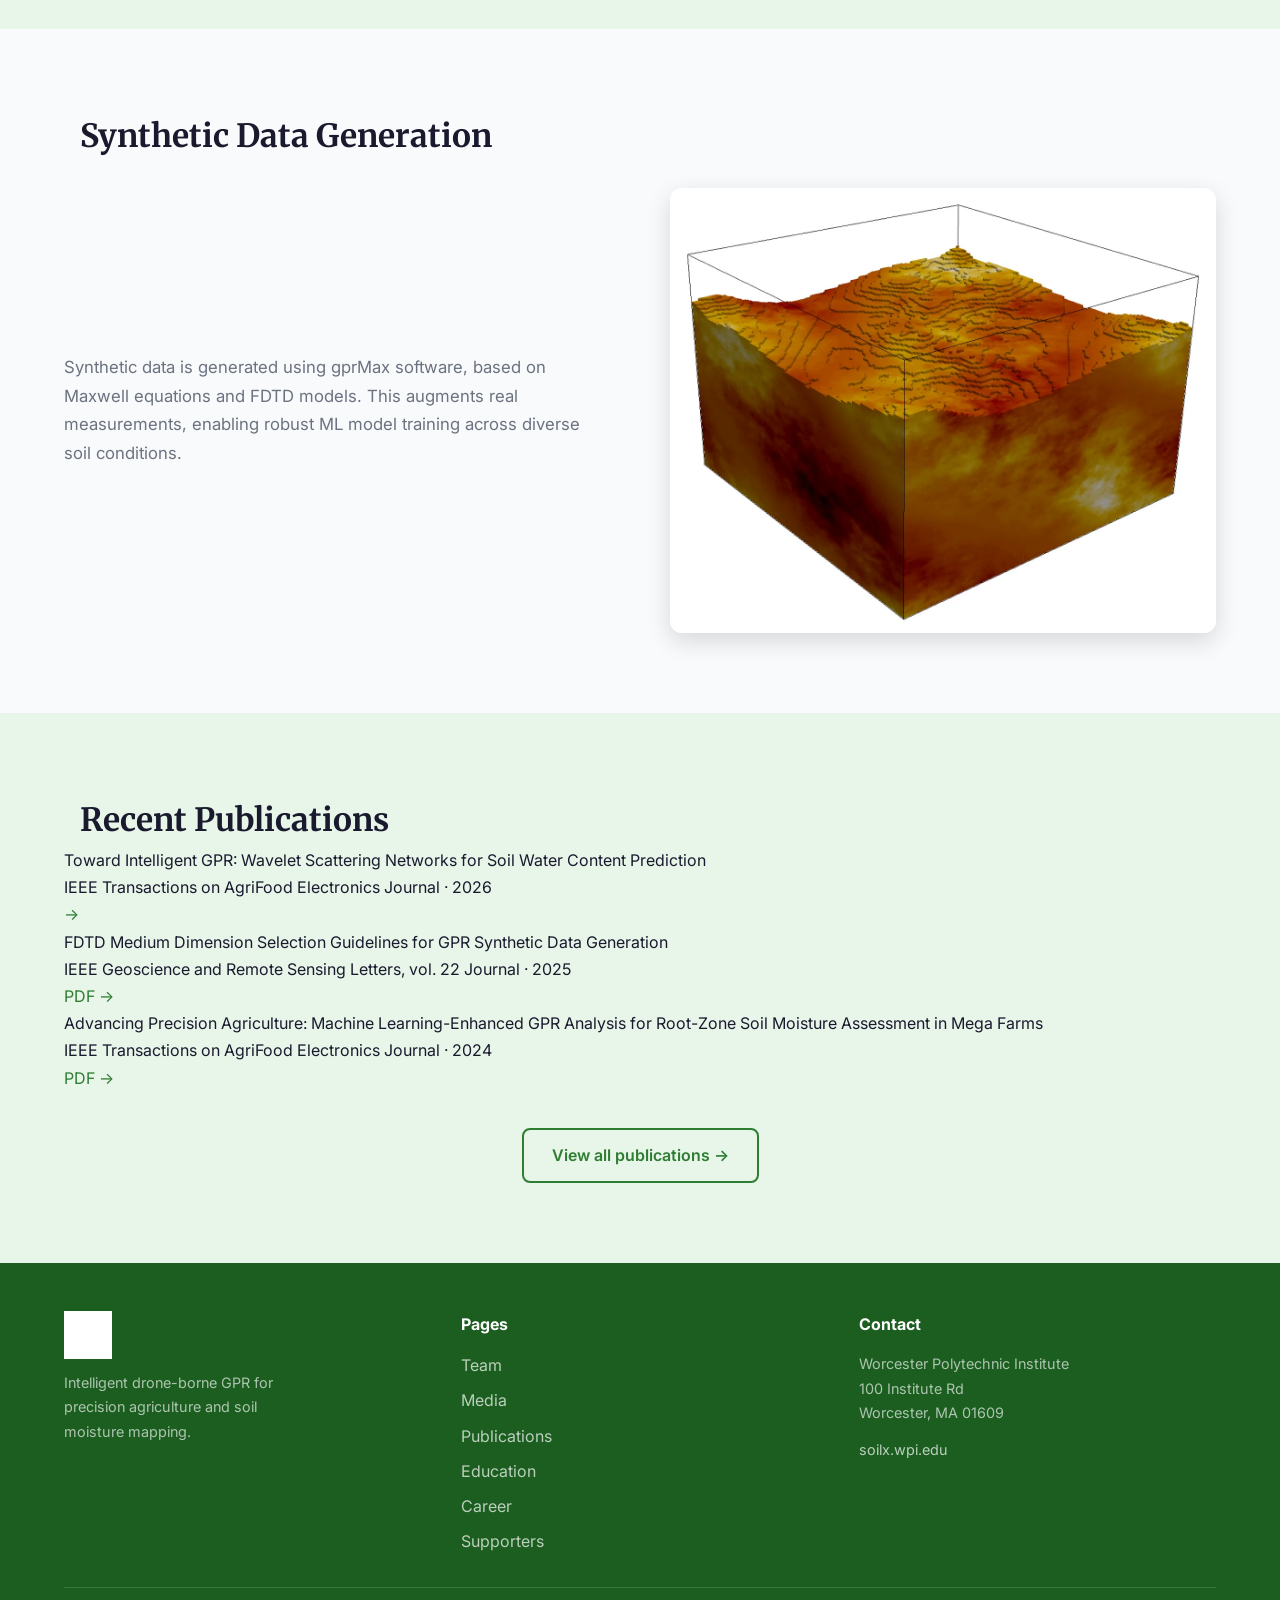
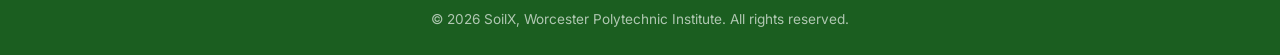
==== commit e7a86154: "Publications update: add 2026 journal + 4 IGARSS papers, remove submitted paper Co-authored-by: Curs" ====
--- a/index.html
+++ b/index.html
@@ -26,42 +26,106 @@
   </div>
 </nav>
 
-<!-- Hero -->
 <section class="hero">
-  <div class="hero__content">
-    <p class="hero__eyebrow">Worcester Polytechnic Institute · WPI SoilX Lab</p>
-    <h1>Future Agriculture Via Intelligent Irrigation</h1>
-    <p class="hero__lead">We develop drone-borne Ground Penetrating Radar (GPR) with AI to create 3D soil moisture maps — enabling precise, water-efficient megafarm irrigation.</p>
-    <div class="hero__actions">
-      <a href="#research" class="btn">Our Research</a>
-      <a href="team.html" class="btn btn-outline btn-outline--light">Meet the Team</a>
-    </div>
-  </div>
-  <a href="#research" class="hero__scroll" aria-label="Scroll to research">
-    <span class="hero__scroll-icon"></span>
-  </a>
-</section>
-
-<!-- Stats -->
-<section class="stats-bar">
-  <div class="container">
-    <div class="stats-bar__grid">
-      <div class="stat">
-        <div class="stat__value">10+</div>
-        <div class="stat__label">Publications</div>
-      </div>
-      <div class="stat">
-        <div class="stat__value">15+</div>
-        <div class="stat__label">Team Members</div>
-      </div>
-      <div class="stat">
-        <div class="stat__value">3</div>
-        <div class="stat__label">Farm Sites</div>
-      </div>
-      <div class="stat">
-        <div class="stat__value">NSF</div>
-        <div class="stat__label">Funded</div>
-      </div>
+  <!-- Background image overlay — opacity raised to 0.42 -->
+  <div class="hero-bg-overlay"></div>
+
+  <div class="hero-content">
+    <p class="hero-eyebrow">Worcester Polytechnic Institute · WPI SoilX Lab · NSF Funded</p>
+    <h1 class="hero-title">Future agriculture via<br>intelligent irrigation</h1>
+    <p class="hero-sub">
+      We develop drone-borne Ground Penetrating Radar (GPR) with AI to create
+      3D soil moisture maps — enabling precise, water-efficient megafarm irrigation.
+    </p>
+    <div class="hero-buttons">
+      <a href="publications.html" class="btn">View publications</a>
+      <a href="team.html" class="btn btn-outline-white">Meet the team</a>
+    </div>
+
+    <!-- Frosted stat pills — replace the old separate stats bar -->
+    <div class="hero-stats">
+      <div class="hero-stat-pill">
+        <span class="hero-stat-num">10+</span>
+        <span class="hero-stat-lbl">Publications</span>
+      </div>
+      <div class="hero-stat-pill">
+        <span class="hero-stat-num">15+</span>
+        <span class="hero-stat-lbl">Team members</span>
+      </div>
+      <div class="hero-stat-pill">
+        <span class="hero-stat-num">3</span>
+        <span class="hero-stat-lbl">Farm sites</span>
+      </div>
+      <div class="hero-stat-pill">
+        <span class="hero-stat-num">NSF</span>
+        <span class="hero-stat-lbl">Funded</span>
+      </div>
+    </div>
+  </div>
+
+  <!-- Scroll indicator -->
+  <div class="scroll-indicator" aria-hidden="true">
+    <span class="scroll-arrow"></span>
+  </div>
+</section>
+
+<section class="pipeline-section">
+  <div class="container">
+    <h2 class="section-heading animate-on-scroll">How it works</h2>
+    <p class="pipeline-intro animate-on-scroll">
+      From a single drone flight over a megafarm to a precision-ready irrigation map —
+      the full pipeline runs on our custom GPR hardware and AI models.
+    </p>
+    <div class="pipeline-track">
+
+      <div class="pipeline-step animate-on-scroll">
+        <div class="pipeline-icon">
+          <svg width="28" height="28" viewBox="0 0 24 24" fill="none" stroke="currentColor" stroke-width="1.8" stroke-linecap="round" stroke-linejoin="round" aria-hidden="true"><path d="M12 2L2 7l10 5 10-5-10-5z"/><path d="M2 17l10 5 10-5"/><path d="M2 12l10 5 10-5"/></svg>
+        </div>
+        <p class="pipeline-step-name">Drone flight</p>
+        <p class="pipeline-step-desc">GPR antenna mounted on drone flies a grid pattern over the farm field.</p>
+      </div>
+
+      <div class="pipeline-connector" aria-hidden="true"></div>
+
+      <div class="pipeline-step animate-on-scroll">
+        <div class="pipeline-icon">
+          <svg width="28" height="28" viewBox="0 0 24 24" fill="none" stroke="currentColor" stroke-width="1.8" stroke-linecap="round" stroke-linejoin="round" aria-hidden="true"><polyline points="22 12 18 12 15 21 9 3 6 12 2 12"/></svg>
+        </div>
+        <p class="pipeline-step-name">GPR signal capture</p>
+        <p class="pipeline-step-desc">Radar pulses penetrate 3+ ft underground and reflections are recorded in real time.</p>
+      </div>
+
+      <div class="pipeline-connector" aria-hidden="true"></div>
+
+      <div class="pipeline-step animate-on-scroll">
+        <div class="pipeline-icon">
+          <svg width="28" height="28" viewBox="0 0 24 24" fill="none" stroke="currentColor" stroke-width="1.8" stroke-linecap="round" stroke-linejoin="round" aria-hidden="true"><rect x="2" y="3" width="20" height="14" rx="2"/><line x1="8" y1="21" x2="16" y2="21"/><line x1="12" y1="17" x2="12" y2="21"/></svg>
+        </div>
+        <p class="pipeline-step-name">AI / ML processing</p>
+        <p class="pipeline-step-desc">Trained neural networks classify raw signals into moisture levels and soil layers.</p>
+      </div>
+
+      <div class="pipeline-connector" aria-hidden="true"></div>
+
+      <div class="pipeline-step animate-on-scroll">
+        <div class="pipeline-icon">
+          <svg width="28" height="28" viewBox="0 0 24 24" fill="none" stroke="currentColor" stroke-width="1.8" stroke-linecap="round" stroke-linejoin="round" aria-hidden="true"><path d="M21 16V8a2 2 0 0 0-1-1.73l-7-4a2 2 0 0 0-2 0l-7 4A2 2 0 0 0 3 8v8a2 2 0 0 0 1 1.73l7 4a2 2 0 0 0 2 0l7-4A2 2 0 0 0 21 16z"/></svg>
+        </div>
+        <p class="pipeline-step-name">3D moisture map</p>
+        <p class="pipeline-step-desc">Output is a volumetric 3D subsurface model showing root-zone moisture distribution.</p>
+      </div>
+
+      <div class="pipeline-connector" aria-hidden="true"></div>
+
+      <div class="pipeline-step animate-on-scroll">
+        <div class="pipeline-icon">
+          <svg width="28" height="28" viewBox="0 0 24 24" fill="none" stroke="currentColor" stroke-width="1.8" stroke-linecap="round" stroke-linejoin="round" aria-hidden="true"><line x1="12" y1="2" x2="12" y2="6"/><path d="M5 12H2"/><path d="M22 12h-3"/><path d="M12 18v4"/><circle cx="12" cy="12" r="4"/><path d="M12 8a4 4 0 0 1 4 4"/></svg>
+        </div>
+        <p class="pipeline-step-name">Precision irrigation</p>
+        <p class="pipeline-step-desc">Irrigation designers use the map to allocate water only where and how deep it's needed.</p>
+      </div>
+
     </div>
   </div>
 </section>
@@ -70,6 +134,43 @@
 <section id="research" class="section">
   <div class="container">
     <h2 class="section-heading">Our Approach</h2>
+
+    <div class="pillar-grid animate-on-scroll">
+
+      <div class="pillar-card">
+        <div class="pillar-card-icon">
+          <svg width="26" height="26" viewBox="0 0 24 24" fill="none" stroke="currentColor" stroke-width="1.8" stroke-linecap="round" stroke-linejoin="round" aria-hidden="true"><path d="M21 16V8a2 2 0 0 0-1-1.73l-7-4a2 2 0 0 0-2 0l-7 4A2 2 0 0 0 3 8v8a2 2 0 0 0 1 1.73l7 4a2 2 0 0 0 2 0l7-4A2 2 0 0 0 21 16z"/><polyline points="3.27 6.96 12 12.01 20.73 6.96"/><line x1="12" y1="22.08" x2="12" y2="12"/></svg>
+        </div>
+        <h3 class="pillar-card-title">3D subsurface imaging</h3>
+        <p class="pillar-card-text">
+          Radar systems redesigned for drone integration, enabling 3D root-zone
+          soil moisture maps across megafarm fields.
+        </p>
+      </div>
+
+      <div class="pillar-card">
+        <div class="pillar-card-icon">
+          <svg width="26" height="26" viewBox="0 0 24 24" fill="none" stroke="currentColor" stroke-width="1.8" stroke-linecap="round" stroke-linejoin="round" aria-hidden="true"><path d="M12 2L2 7l10 5 10-5-10-5z"/><path d="M2 17l10 5 10-5"/><path d="M2 12l10 5 10-5"/></svg>
+        </div>
+        <h3 class="pillar-card-title">GPR drone platform</h3>
+        <p class="pillar-card-text">
+          Custom airborne GPR tested in WPI's in-situ lab and at real farmlands
+          across the region, under controlled and live conditions.
+        </p>
+      </div>
+
+      <div class="pillar-card">
+        <div class="pillar-card-icon">
+          <svg width="26" height="26" viewBox="0 0 24 24" fill="none" stroke="currentColor" stroke-width="1.8" stroke-linecap="round" stroke-linejoin="round" aria-hidden="true"><rect x="2" y="3" width="20" height="14" rx="2"/><line x1="8" y1="21" x2="16" y2="21"/><line x1="12" y1="17" x2="12" y2="21"/></svg>
+        </div>
+        <h3 class="pillar-card-title">ML signal processing</h3>
+        <p class="pillar-card-text">
+          Machine learning converts raw GPR signals into classified moisture
+          maps — augmented by synthetic data from gprMax FDTD simulations.
+        </p>
+      </div>
+
+    </div>
 
     <div class="research-block research-block--image-right">
       <div class="research-block__text">
@@ -135,26 +236,61 @@
 <section class="section section-alt">
   <div class="container">
     <h2 class="section-heading">Recent Publications</h2>
-    <div class="pub-grid">
-      <a href="publications.html" class="card pub-card">
-        <span class="badge">Journal</span>
-        <h3>Advancing Precision Agriculture: Machine Learning-Enhanced GPR Analysis</h3>
-        <p class="pub-card__venue">IEEE Transactions on AgriFood Electronics, 2024</p>
-      </a>
-      <a href="publications.html" class="card pub-card">
-        <span class="badge">Journal</span>
-        <h3>Toward Mega-Farm Optimized Irrigation: Novel Drone-borne Synthetic GPR-Data Analysis</h3>
-        <p class="pub-card__venue">Submitted to IEEE Transactions on AgriFood Electronics</p>
-      </a>
-      <a href="publications.html" class="card pub-card">
-        <span class="badge">Journal</span>
-        <h3>FDTD Medium Dimension Selection Guidelines for GPR Synthetic Data Generation</h3>
-        <p class="pub-card__venue">IEEE Geoscience and Remote Sensing Letters, 2025</p>
-      </a>
-    </div>
-    <p class="pub-teaser__link-wrap">
-      <a href="publications.html" class="pub-teaser__link">View All Publications →</a>
-    </p>
+    <div class="pub-strip">
+
+      <!-- 1. Most recent: published May 2026 -->
+      <div class="pub-strip-item animate-on-scroll">
+        <div class="pub-strip-bar"></div>
+        <div class="pub-strip-body">
+          <p class="pub-strip-title">
+            Toward Intelligent GPR: Wavelet Scattering Networks for Soil Water
+            Content Prediction
+          </p>
+          <p class="pub-strip-meta">
+            IEEE Transactions on AgriFood Electronics
+            <span class="pub-year-badge pub-badge-journal">Journal · 2026</span>
+          </p>
+        </div>
+        <a href="publications.html" class="pub-strip-link" aria-label="View publication">→</a>
+      </div>
+
+      <!-- 2. Journal 2025 -->
+      <div class="pub-strip-item animate-on-scroll">
+        <div class="pub-strip-bar"></div>
+        <div class="pub-strip-body">
+          <p class="pub-strip-title">
+            FDTD Medium Dimension Selection Guidelines for GPR Synthetic Data
+            Generation
+          </p>
+          <p class="pub-strip-meta">
+            IEEE Geoscience and Remote Sensing Letters, vol. 22
+            <span class="pub-year-badge pub-badge-journal">Journal · 2025</span>
+          </p>
+        </div>
+        <a href="pdfs/fdtd_medium_dimension_guidelines.pdf" target="_blank" rel="noopener" class="pub-strip-link" aria-label="Download PDF">PDF →</a>
+      </div>
+
+      <!-- 3. Journal 2024 -->
+      <div class="pub-strip-item animate-on-scroll">
+        <div class="pub-strip-bar"></div>
+        <div class="pub-strip-body">
+          <p class="pub-strip-title">
+            Advancing Precision Agriculture: Machine Learning-Enhanced GPR Analysis
+            for Root-Zone Soil Moisture Assessment in Mega Farms
+          </p>
+          <p class="pub-strip-meta">
+            IEEE Transactions on AgriFood Electronics
+            <span class="pub-year-badge pub-badge-journal">Journal · 2024</span>
+          </p>
+        </div>
+        <a href="pdfs/advancing_precision_agriculture_gpr_ml.pdf" target="_blank" rel="noopener" class="pub-strip-link" aria-label="Download PDF">PDF →</a>
+      </div>
+
+    </div>
+
+    <div style="text-align: center; margin-top: 36px;">
+      <a href="publications.html" class="btn btn-outline">View all publications →</a>
+    </div>
   </div>
 </section>
 
--- a/css/style.css
+++ b/css/style.css
@@ -624,160 +624,6 @@
   line-height: 1.6;
 }
 
-.team-page .section {
-  padding: 64px 0;
-}
-
-.team-section-heading {
-  display: flex;
-  align-items: center;
-  gap: 20px;
-  margin-bottom: 36px;
-}
-
-.team-section-heading__title {
-  display: flex;
-  align-items: center;
-  gap: 12px;
-  font-family: 'Merriweather', Georgia, serif;
-  font-size: 1.45rem;
-  font-weight: 700;
-  color: var(--text);
-  flex-shrink: 0;
-  margin: 0;
-}
-
-.team-section-heading__title::before {
-  content: '';
-  width: 4px;
-  height: 1.15em;
-  background: var(--green-main);
-  flex-shrink: 0;
-}
-
-.team-section-heading__rule {
-  flex: 1;
-  border: none;
-  border-top: 1px solid var(--border);
-  margin: 0;
-  min-width: 40px;
-}
-
-.team-quote {
-  background: var(--green-pale);
-  padding: 40px;
-  border-left: 6px solid var(--green-main);
-  margin: 0 0 8px;
-}
-
-.team-quote p {
-  font-family: 'Merriweather', Georgia, serif;
-  font-style: italic;
-  font-size: 1.2rem;
-  color: var(--text);
-  line-height: 1.65;
-  margin: 0;
-}
-
-.team-grid {
-  display: grid;
-  gap: 24px;
-}
-
-.team-grid--3col {
-  grid-template-columns: repeat(3, 1fr);
-}
-
-.team-grid--4col {
-  grid-template-columns: repeat(4, 1fr);
-}
-
-.person-card {
-  background: var(--surface);
-  border-radius: var(--radius-lg);
-  box-shadow: var(--shadow);
-  padding: 24px;
-  text-align: center;
-}
-
-.person-card__portrait {
-  width: 120px;
-  height: 120px;
-  border-radius: 50%;
-  object-fit: cover;
-  margin: 0 auto 16px;
-  display: block;
-  box-shadow: 0 0 0 3px var(--green-light);
-}
-
-.person-card--compact .person-card__portrait {
-  width: 100px;
-  height: 100px;
-}
-
-.person-card__name {
-  font-weight: 700;
-  font-size: 1rem;
-  margin-bottom: 4px;
-  color: var(--text);
-}
-
-.person-card__role {
-  font-size: 0.85rem;
-  color: var(--text-muted);
-  line-height: 1.4;
-  margin: 0;
-}
-
-.person-card__link {
-  display: inline-flex;
-  align-items: center;
-  justify-content: center;
-  margin-top: 12px;
-  color: var(--green-main);
-  transition: color 0.15s;
-}
-
-.person-card__link:hover {
-  color: var(--green-dark);
-  text-decoration: none;
-}
-
-@media (max-width: 1024px) {
-  .team-grid--3col {
-    grid-template-columns: repeat(2, 1fr);
-  }
-
-  .team-grid--4col {
-    grid-template-columns: repeat(2, 1fr);
-  }
-}
-
-@media (max-width: 600px) {
-  .team-section-heading {
-    flex-direction: column;
-    align-items: flex-start;
-    gap: 12px;
-  }
-
-  .team-section-heading__rule {
-    width: 100%;
-  }
-
-  .team-grid--3col,
-  .team-grid--4col {
-    grid-template-columns: 1fr;
-  }
-
-  .team-quote {
-    padding: 28px 24px;
-  }
-
-  .team-quote p {
-    font-size: 1.05rem;
-  }
-}
-
 /* —— Media page —— */
 .media-page {
   padding-bottom: 64px;
@@ -803,6 +649,21 @@
   transition: background 0.15s, color 0.15s, border-color 0.15s;
 }
 
+.media-tab__icon {
+  display: inline-flex;
+  align-items: center;
+  justify-content: center;
+  width: 18px;
+  height: 18px;
+  margin-right: 10px;
+  vertical-align: text-bottom;
+}
+
+.media-tab__icon svg {
+  width: 18px;
+  height: 18px;
+}
+
 .media-tab:hover {
   color: var(--text);
 }
@@ -849,13 +710,15 @@
   transform: translate(-50%, -50%);
   width: 64px;
   height: 64px;
-  background: rgba(255, 0, 0, 0.85);
+  background: rgba(0, 0, 0, 0.32);
+  border: 2px solid rgba(255, 255, 255, 0.9);
   border-radius: 50%;
   display: flex;
   align-items: center;
   justify-content: center;
   transition: transform 0.2s;
   pointer-events: none;
+  box-shadow: 0 12px 30px rgba(0, 0, 0, 0.25);
 }
 
 .yt-facade__play::after {
@@ -1007,8 +870,15 @@
   display: flex;
   align-items: center;
   justify-content: center;
-  font-size: 1.4rem;
+  color: var(--green-main);
+  font-size: 0;
   flex-shrink: 0;
+}
+
+.audio-card__icon svg {
+  width: 26px;
+  height: 26px;
+  display: block;
 }
 
 .audio-card__label {
@@ -1440,3 +1310,197 @@
     grid-template-columns: 1fr;
   }
 }
+
+/* ══════════════════════════════════════════
+   TEAM PAGE — OPTION D
+══════════════════════════════════════════ */
+
+/* Portrait image — top-biased so faces stay visible */
+.person-photo {
+  width: 100%;
+  height: 100%;
+  object-fit: cover;
+  object-position: top center;
+  display: block;
+}
+
+/* ── Team page hero ── */
+.team-hero {
+  background: linear-gradient(135deg, #1B5E20, #2E7D32);
+  min-height: 260px;
+  display: flex;
+  flex-direction: column;
+  align-items: center;
+  justify-content: center;
+  text-align: center;
+  padding: 48px 24px;
+}
+.team-hero h1 {
+  color: #fff;
+  font-size: clamp(1.8rem, 4vw, 2.8rem);
+  margin-bottom: 16px;
+}
+.team-hero-quote {
+  font-family: 'Merriweather', serif;
+  font-style: italic;
+  font-size: clamp(1rem, 2.2vw, 1.35rem);
+  color: rgba(255, 255, 255, 0.9);
+  max-width: 680px;
+  line-height: 1.85;
+  letter-spacing: 0.015em;
+  margin: 0;
+}
+
+/* ── PI strip ── */
+.pi-strip {
+  display: grid;
+  grid-template-columns: repeat(3, 1fr);
+  gap: 14px;
+  padding: 0;
+}
+.pi-card {
+  display: flex;
+  align-items: center;
+  gap: 16px;
+  background: var(--surface);
+  border-radius: var(--radius-lg);
+  border-left: 4px solid var(--green-main);
+  padding: 18px 18px 18px 14px;
+  box-shadow: var(--shadow);
+  transition: box-shadow 0.2s, transform 0.2s;
+}
+.pi-card:hover {
+  box-shadow: var(--shadow-hover);
+  transform: translateY(-3px);
+}
+.pi-photo-wrap {
+  flex-shrink: 0;
+  width: 100px;
+  height: 100px;
+  border-radius: 50%;
+  overflow: hidden;
+  background: #f0f0f0;
+  border: 1px solid var(--border);
+}
+/* Show full portrait inside circle — no cover crop */
+.pi-photo-wrap .person-photo {
+  object-fit: contain;
+  object-position: center center;
+}
+.pi-info { flex: 1; min-width: 0; }
+.pi-info .pi-name {
+  font-size: 0.92rem;
+  font-weight: 700;
+  color: var(--text);
+  margin-bottom: 2px;
+  white-space: nowrap;
+  overflow: hidden;
+  text-overflow: ellipsis;
+}
+.pi-info .pi-role {
+  font-size: 0.76rem;
+  color: var(--text-muted);
+  line-height: 1.4;
+}
+.pi-info .pi-inst {
+  font-size: 0.68rem;
+  font-weight: 700;
+  text-transform: uppercase;
+  letter-spacing: 0.5px;
+  color: var(--green-main);
+  margin-top: 5px;
+  display: block;
+}
+.pi-link {
+  display: inline-block;
+  margin-top: 7px;
+  font-size: 0.68rem;
+  padding: 3px 9px;
+  border: 1px solid var(--border);
+  border-radius: 4px;
+  color: var(--text-muted);
+  text-decoration: none;
+  transition: border-color 0.15s, color 0.15s;
+}
+.pi-link:hover {
+  border-color: var(--green-main);
+  color: var(--green-main);
+}
+
+/* ── Section divider ── */
+.team-divider {
+  display: flex;
+  align-items: center;
+  gap: 14px;
+  margin: 48px 0 20px;
+}
+.team-divider:first-of-type {
+  margin-top: 40px;
+}
+.team-divider h2 {
+  font-size: 1.1rem;
+  font-weight: 600;
+  color: var(--text);
+  white-space: nowrap;
+  margin: 0;
+}
+.team-divider::after {
+  content: '';
+  flex: 1;
+  height: 1px;
+  background: var(--border);
+}
+
+/* ── Uniform member card (students + alumni) ── */
+.member-grid {
+  display: grid;
+  grid-template-columns: repeat(5, 1fr);
+  gap: 12px;
+}
+.member-card {
+  background: var(--surface);
+  border: 1px solid var(--border);
+  border-radius: var(--radius);
+  overflow: hidden;
+  text-align: center;
+  transition: box-shadow 0.2s, transform 0.2s;
+}
+.member-card:hover {
+  box-shadow: var(--shadow-hover);
+  transform: translateY(-3px);
+}
+.member-photo-wrap {
+  width: 100%;
+  aspect-ratio: 1 / 1;
+  overflow: hidden;
+  background: var(--green-pale);
+}
+.member-info {
+  padding: 10px 8px 13px;
+}
+.member-info .m-name {
+  font-size: 0.82rem;
+  font-weight: 700;
+  color: var(--text);
+  margin-bottom: 2px;
+  line-height: 1.3;
+}
+.member-info .m-role {
+  font-size: 0.72rem;
+  color: var(--text-muted);
+  line-height: 1.4;
+}
+
+/* ── Responsive ── */
+@media (max-width: 1024px) {
+  .pi-strip { grid-template-columns: repeat(2, 1fr); }
+  .member-grid { grid-template-columns: repeat(4, 1fr); }
+}
+@media (max-width: 768px) {
+  .pi-strip { grid-template-columns: 1fr; }
+  .member-grid { grid-template-columns: repeat(3, 1fr); }
+}
+@media (max-width: 480px) {
+  .member-grid { grid-template-columns: repeat(2, 1fr); }
+  .pi-photo-wrap { width: 84px; height: 84px; }
+}
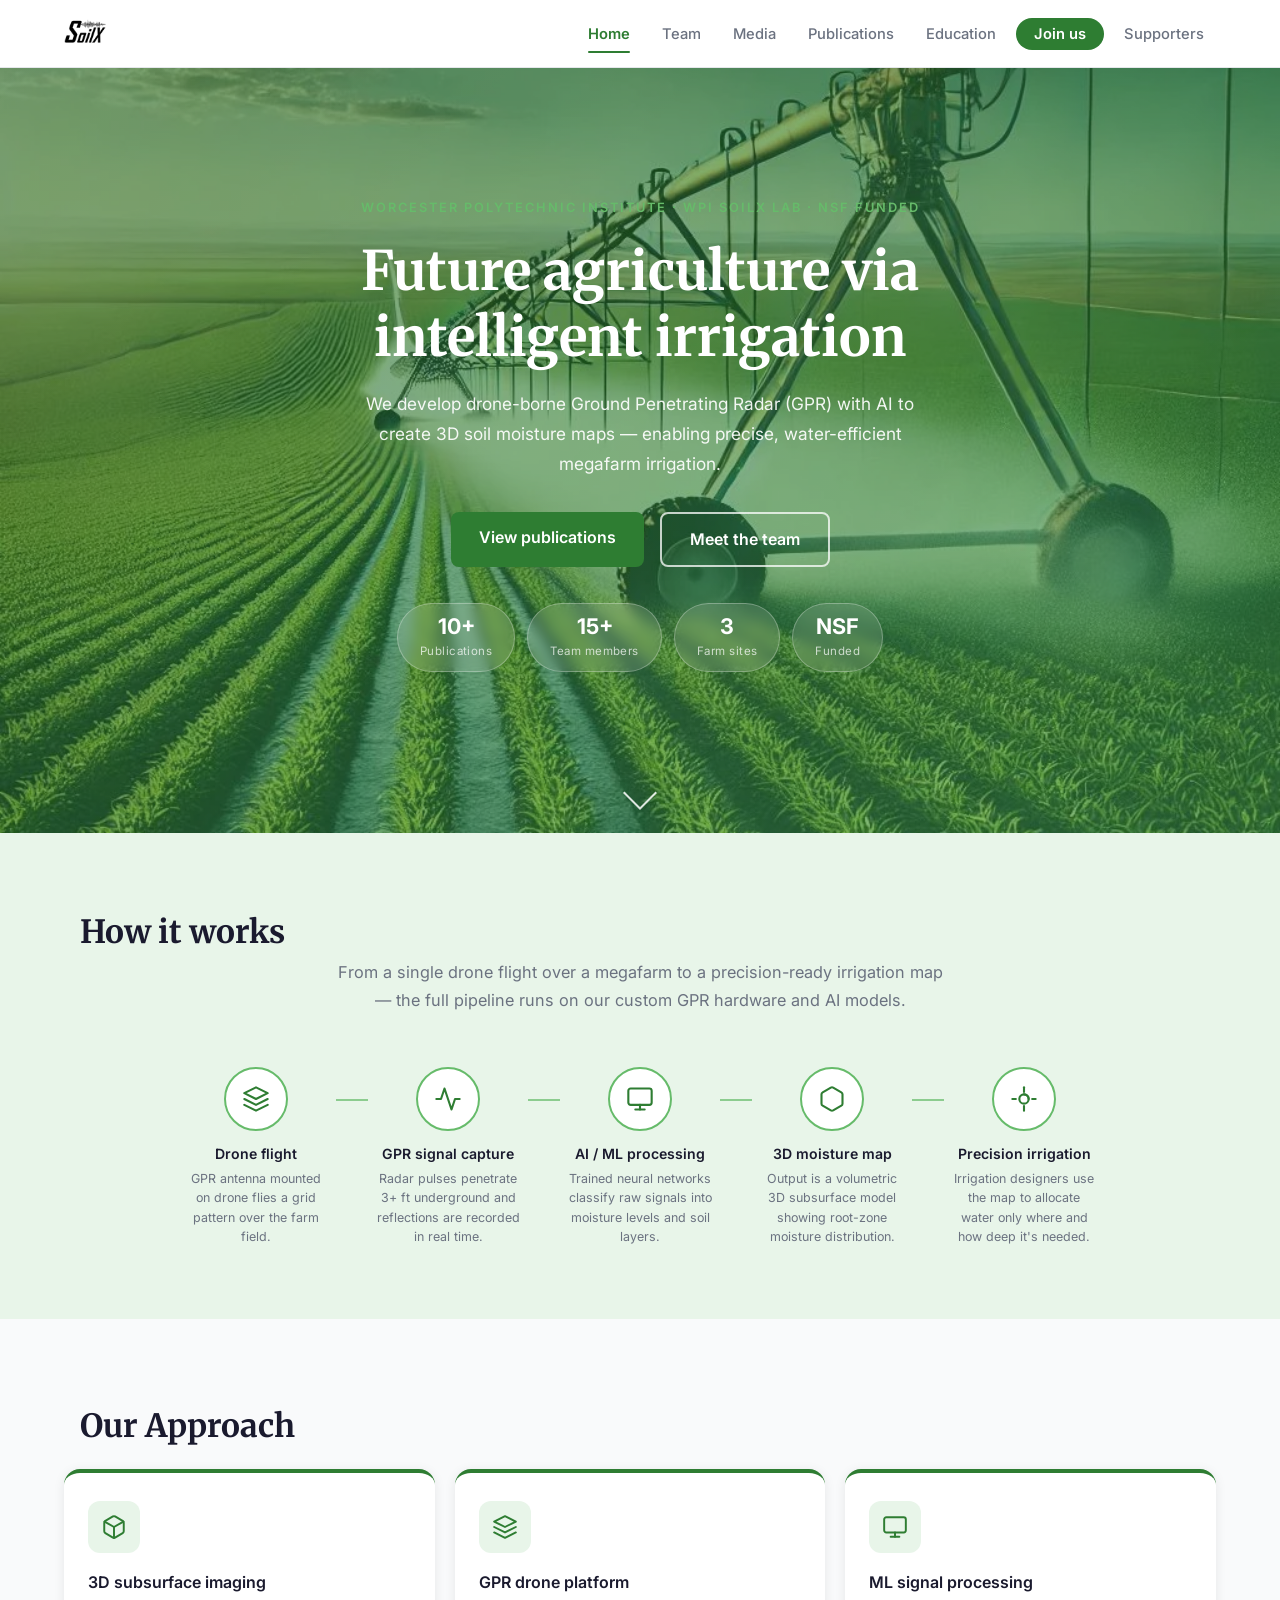
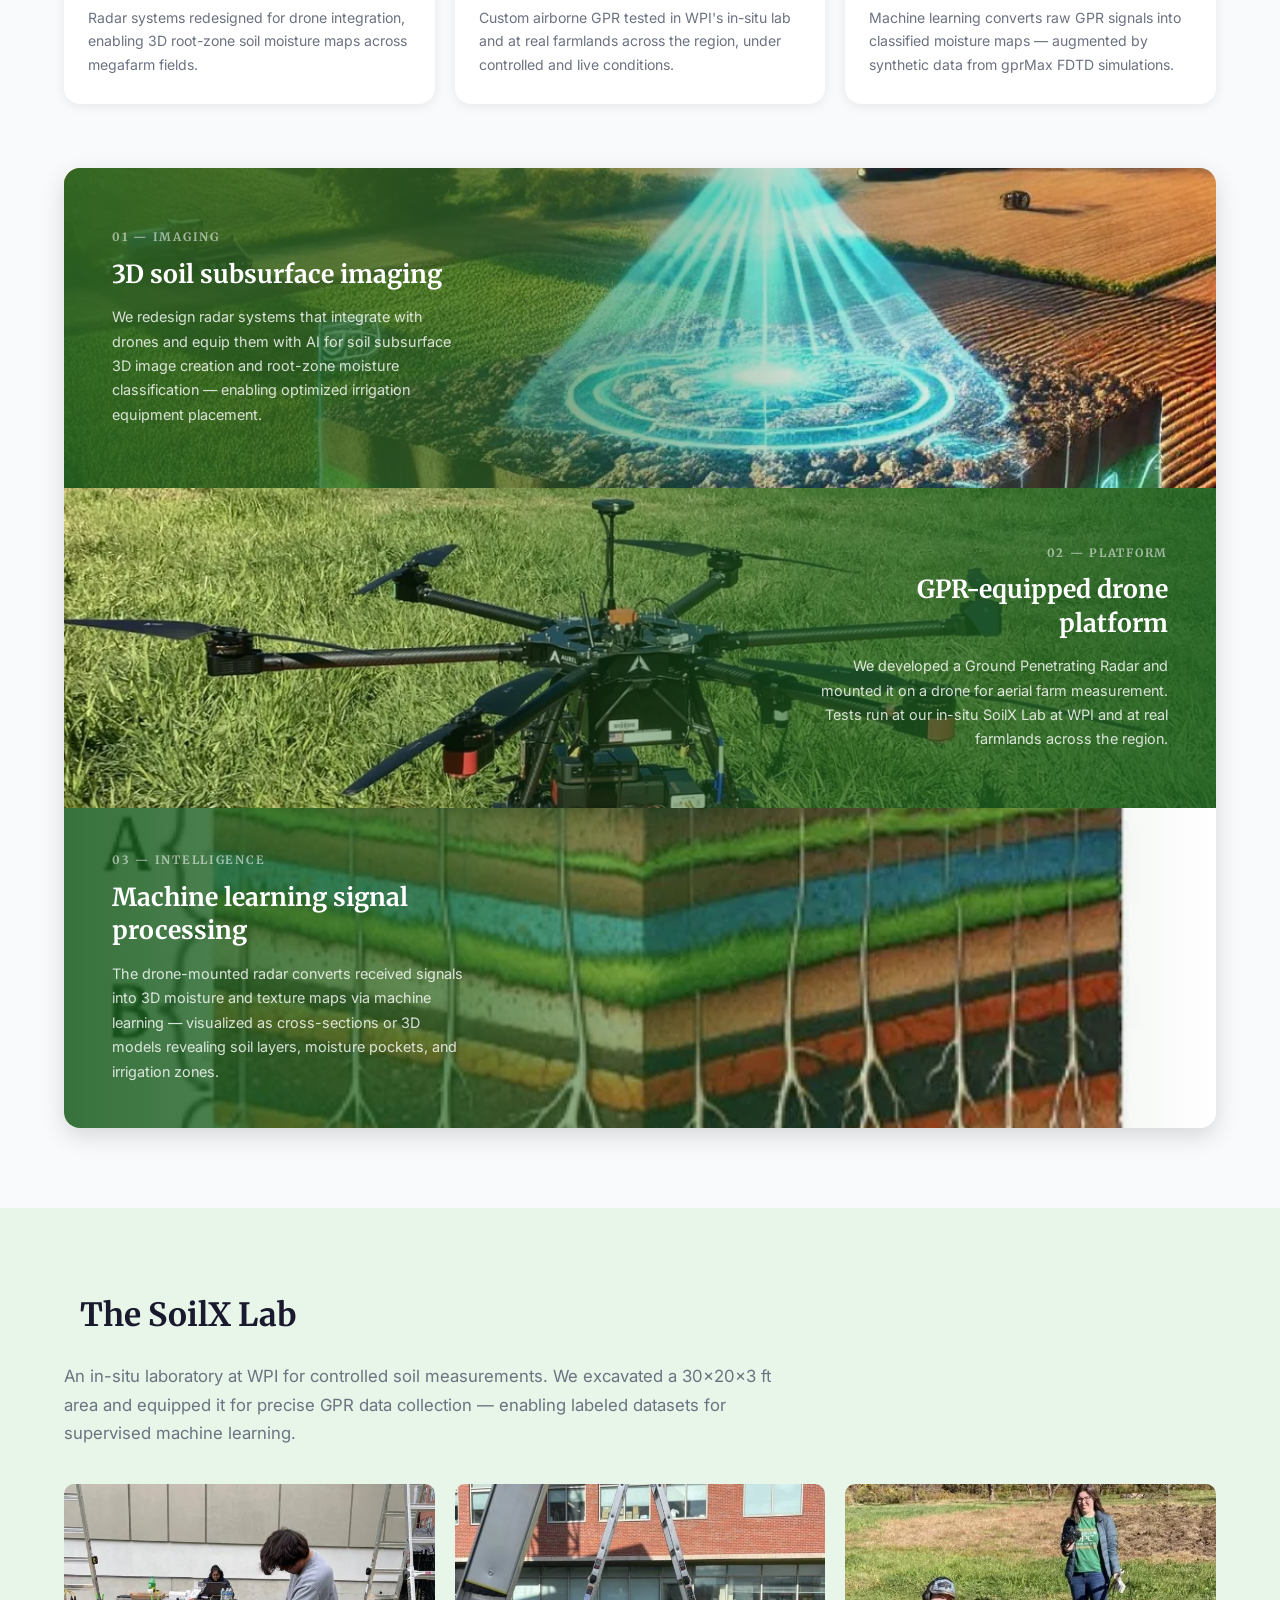
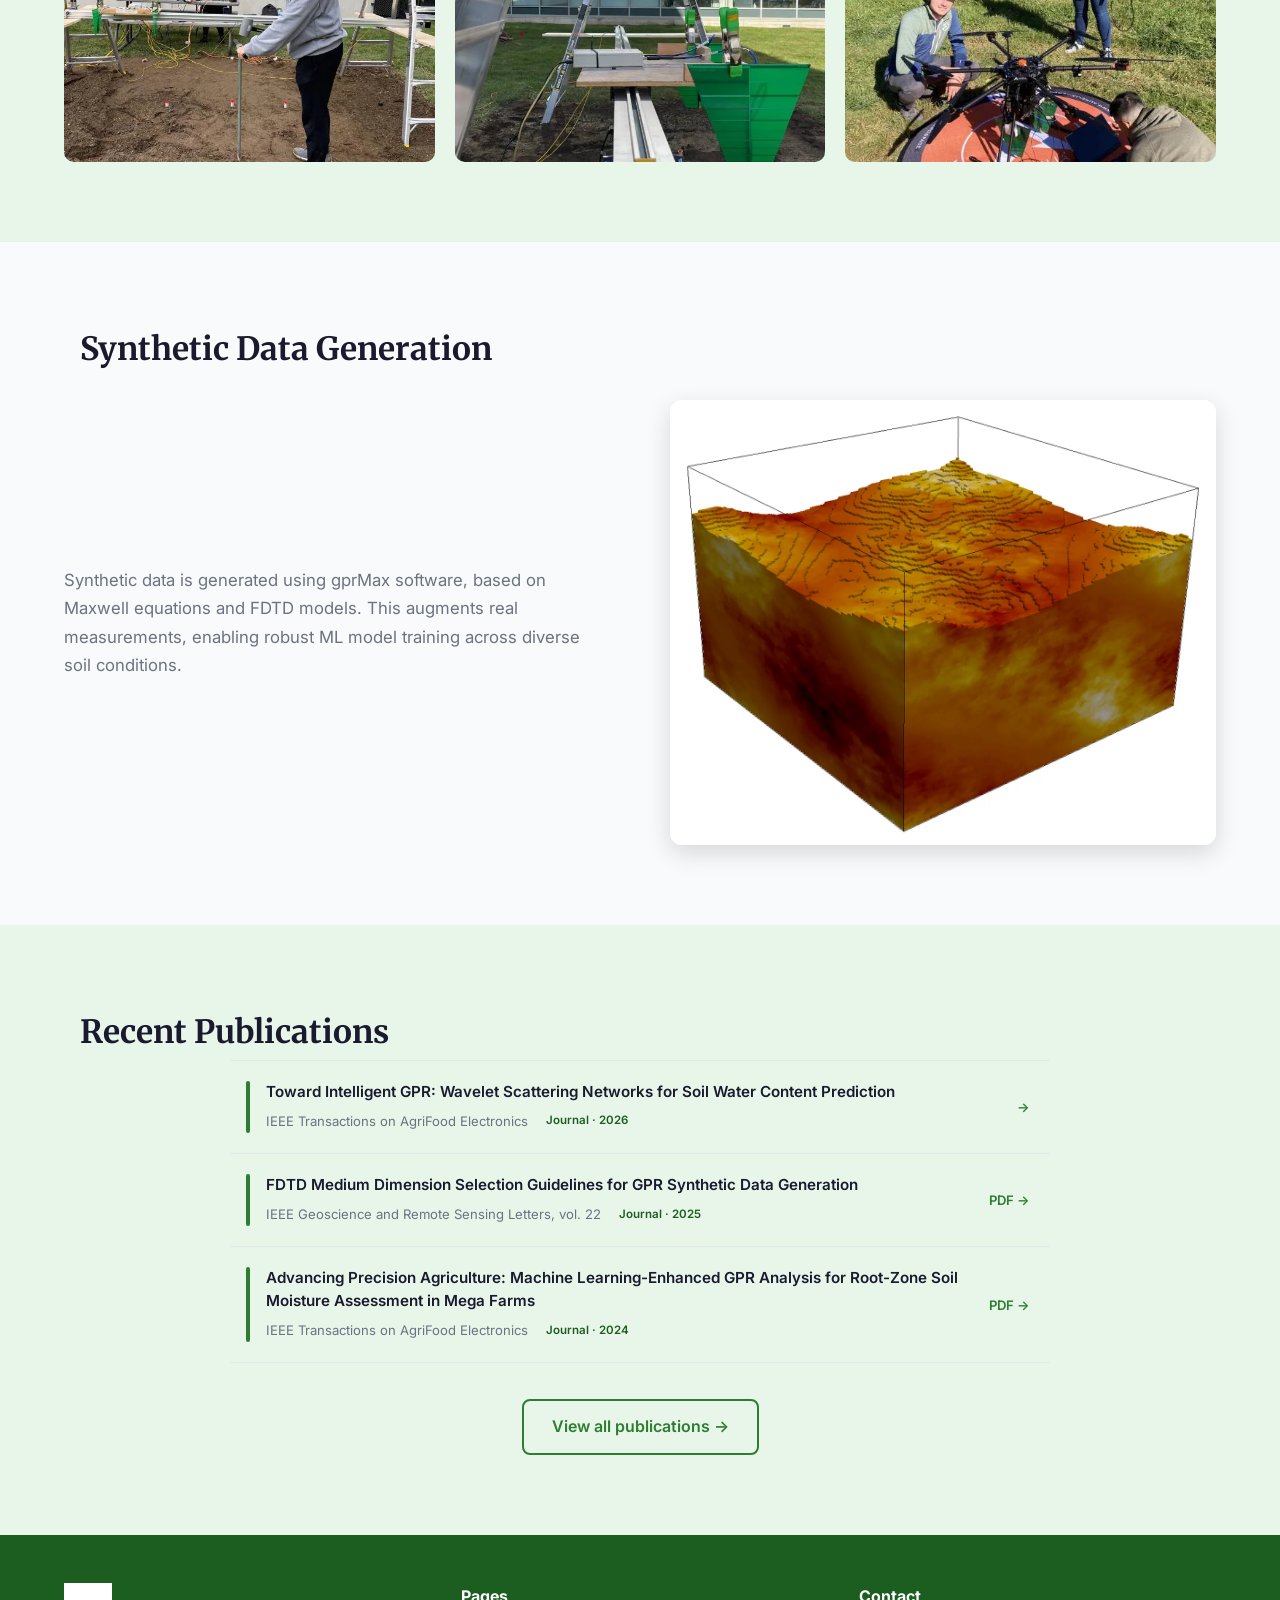
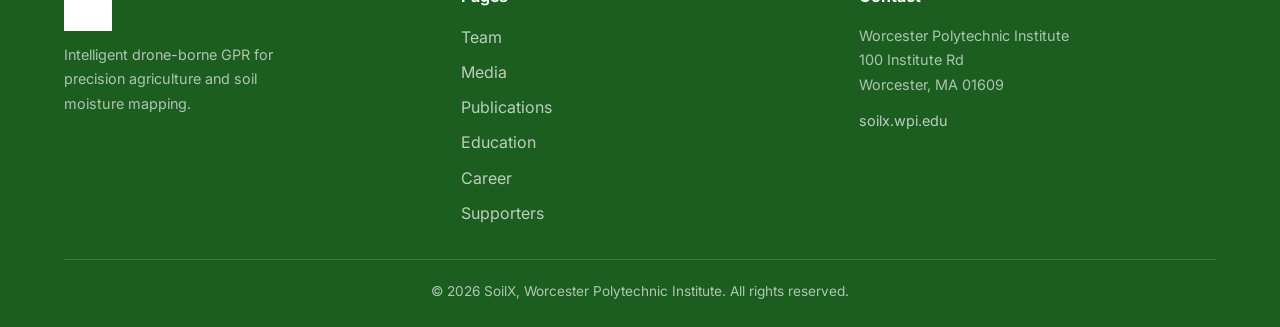
==== commit 1c25ed8b: "UI: magazine research blocks, slim underline nav, Join us CTA Co-authored-by: Cursor <cursoragent@cu" ====
--- a/index.html
+++ b/index.html
@@ -20,7 +20,7 @@
       <li><a href="media.html">Media</a></li>
       <li><a href="publications.html">Publications</a></li>
       <li><a href="education.html">Education</a></li>
-      <li><a href="career.html">Career</a></li>
+      <li><a href="career.html" class="nav-cta">Join us</a></li>
       <li><a href="supporters.html">Supporters</a></li>
     </ul>
   </div>
@@ -172,34 +172,68 @@
 
     </div>
 
-    <div class="research-block research-block--image-right">
-      <div class="research-block__text">
-        <h3>3D Soil Subsurface Imaging</h3>
-        <p>We redesign radar systems that integrate with drones and equip them with AI for soil subsurface 3D image creation and root-zone moisture classification. Farm irrigation designers use the classification to optimally allocate irrigation equipment and water resources.</p>
-      </div>
-      <div class="research-block__media">
-        <img src="images/content/homepage_subsurface_diagram.webp" alt="3D soil subsurface imaging diagram">
-      </div>
-    </div>
-
-    <div class="research-block research-block--image-left">
-      <div class="research-block__text">
-        <h3>GPR-Equipped Drone Platform</h3>
-        <p>We developed a Ground Penetrating Radar (GPR) and installed it on a drone to enable farm measurements. Measurements are conducted in our in-situ SoilX Lab at WPI with controlled soil conditions, and at real farmlands across the region.</p>
-      </div>
-      <div class="research-block__media">
-        <img src="images/content/homepage_gpr_drone.webp" alt="GPR-equipped drone platform">
-      </div>
-    </div>
-
-    <div class="research-block research-block--image-right">
-      <div class="research-block__text">
-        <h3>Machine Learning Signal Processing</h3>
-        <p>The drone-mounted radar converts received signals into 3D moisture and texture maps via machine learning. Output can be visualized as cross-sections or 3D models of the subsurface, enabling understanding of soil layers, moisture pockets, and irrigation zones.</p>
-      </div>
-      <div class="research-block__media">
-        <img src="images/content/homepage_ml_approach.webp" alt="Machine learning signal processing workflow">
-      </div>
+    <div class="magazine-blocks animate-on-scroll">
+
+      <!-- Block 1: text left, image right -->
+      <div class="mag-block">
+        <img
+          class="mag-block-img"
+          src="images/content/homepage_subsurface_diagram.webp"
+          alt="3D soil subsurface diagram"
+          loading="lazy"
+        >
+        <div class="mag-block-overlay"></div>
+        <div class="mag-block-content">
+          <p class="mag-block-num">01 — Imaging</p>
+          <h3 class="mag-block-title">3D soil subsurface imaging</h3>
+          <p class="mag-block-text">
+            We redesign radar systems that integrate with drones and equip them
+            with AI for soil subsurface 3D image creation and root-zone moisture
+            classification — enabling optimized irrigation equipment placement.
+          </p>
+        </div>
+      </div>
+
+      <!-- Block 2: text right, image left -->
+      <div class="mag-block">
+        <img
+          class="mag-block-img"
+          src="images/content/homepage_gpr_drone.webp"
+          alt="GPR-equipped drone over a farm field"
+          loading="lazy"
+        >
+        <div class="mag-block-overlay right"></div>
+        <div class="mag-block-content right">
+          <p class="mag-block-num">02 — Platform</p>
+          <h3 class="mag-block-title">GPR-equipped drone platform</h3>
+          <p class="mag-block-text">
+            We developed a Ground Penetrating Radar and mounted it on a drone for
+            aerial farm measurement. Tests run at our in-situ SoilX Lab at WPI and
+            at real farmlands across the region.
+          </p>
+        </div>
+      </div>
+
+      <!-- Block 3: text left, image right -->
+      <div class="mag-block">
+        <img
+          class="mag-block-img"
+          src="images/content/homepage_ml_approach.webp"
+          alt="Machine learning signal processing visualization"
+          loading="lazy"
+        >
+        <div class="mag-block-overlay"></div>
+        <div class="mag-block-content">
+          <p class="mag-block-num">03 — Intelligence</p>
+          <h3 class="mag-block-title">Machine learning signal processing</h3>
+          <p class="mag-block-text">
+            The drone-mounted radar converts received signals into 3D moisture and
+            texture maps via machine learning — visualized as cross-sections or
+            3D models revealing soil layers, moisture pockets, and irrigation zones.
+          </p>
+        </div>
+      </div>
+
     </div>
   </div>
 </section>
--- a/css/style.css
+++ b/css/style.css
@@ -185,19 +185,70 @@
 }
 
 .nav-links a {
-  padding: 8px 14px;
-  border-radius: 6px;
+  padding: 8px 12px;
+  border-radius: 0;
   font-size: 0.92rem;
   font-weight: 500;
-  color: var(--text);
-  transition: background 0.15s, color 0.15s;
-}
-
-.nav-links a:hover,
+  color: var(--text-muted);
+  text-decoration: none;
+  transition: color 0.15s;
+  position: relative;
+}
+
+.nav-links a::after {
+  content: '';
+  position: absolute;
+  bottom: -2px;
+  left: 12px;
+  right: 12px;
+  height: 2px;
+  background: var(--green-main);
+  border-radius: 2px;
+  transform: scaleX(0);
+  transition: transform 0.18s ease;
+}
+
+.nav-links a:hover {
+  color: var(--green-main);
+  background: transparent;
+}
+
+.nav-links a:hover::after {
+  transform: scaleX(1);
+}
+
 .nav-links a.active {
-  background: var(--green-pale);
   color: var(--green-main);
-  text-decoration: none;
+  font-weight: 600;
+  background: transparent;
+}
+
+.nav-links a.active::after {
+  transform: scaleX(1);
+}
+
+/* "Join us" CTA — filled pill, always green, no underline indicator */
+.nav-links a.nav-cta {
+  background: var(--green-main);
+  color: #ffffff;
+  border-radius: 20px;
+  padding: 7px 18px;
+  font-weight: 600;
+  transition: background 0.15s;
+}
+
+.nav-links a.nav-cta::after {
+  display: none;
+}
+
+.nav-links a.nav-cta:hover {
+  background: var(--green-dark);
+  color: #ffffff;
+}
+
+.nav-links a.nav-cta.active {
+  background: var(--green-dark);
+  color: #ffffff;
 }
 
 .nav-toggle {
@@ -252,6 +303,23 @@
     display: block;
     width: 100%;
   }
+
+  /* On mobile, the underline pseudo-element doesn't apply cleanly */
+  /* Use a left border instead for the active item */
+  .nav-links a::after { display: none; }
+  .nav-links a.active {
+    background: var(--green-pale);
+    border-radius: 8px;
+  }
+  /* Keep the CTA pill on mobile */
+  .nav-links a.nav-cta,
+  .nav-links a.nav-cta.active {
+    background: var(--green-main);
+    color: white;
+    border-radius: 20px;
+    text-align: center;
+    margin: 4px 0;
+  }
 }
 
 /* —— Footer —— */
@@ -305,18 +373,21 @@
   overflow: hidden;
 }
 
-.hero::before {
-  content: '';
+/* Hero background overlay — higher opacity so drone image shows through */
+.hero { position: relative; overflow: hidden; }
+.hero-bg-overlay {
   position: absolute;
   inset: 0;
   background-image: url('../images/content/homepage_hero_drone_farm.webp');
   background-size: cover;
   background-position: center;
-  opacity: 0.2;
-  pointer-events: none;
-}
-
-.hero__content {
+  opacity: 0.42;
+  z-index: 0;
+}
+.hero-content { position: relative; z-index: 1; }
+
+.hero__content,
+.hero-content {
   position: relative;
   z-index: 1;
   display: flex;
@@ -327,7 +398,8 @@
   max-width: 800px;
 }
 
-.hero__eyebrow {
+.hero__eyebrow,
+.hero-eyebrow {
   color: var(--green-light);
   text-transform: uppercase;
   letter-spacing: 2px;
@@ -336,8 +408,11 @@
   margin-bottom: 20px;
 }
 
-.hero h1 {
+.hero h1,
+.hero-title {
   color: #fff;
+  font-family: 'Merriweather', serif;
+  font-weight: 700;
   font-size: clamp(2rem, 5vw, 3.4rem);
   max-width: 700px;
   text-align: center;
@@ -345,15 +420,18 @@
   margin-bottom: 20px;
 }
 
-.hero__lead {
+.hero__lead,
+.hero-sub {
   color: #fff;
-  opacity: 0.88;
+  opacity: 0.92;
   max-width: 580px;
-  font-size: 1.1rem;
+  font-size: 1.08rem;
+  line-height: 1.75;
   margin-bottom: 32px;
 }
 
-.hero__actions {
+.hero__actions,
+.hero-buttons {
   display: flex;
   flex-wrap: wrap;
   gap: 16px;
@@ -372,16 +450,8 @@
   text-decoration: none;
 }
 
-.hero__scroll {
-  position: absolute;
-  bottom: 28px;
-  left: 50%;
-  transform: translateX(-50%);
-  z-index: 1;
-  text-decoration: none;
-}
-
-.hero__scroll-icon {
+.hero__scroll-icon,
+.scroll-arrow {
   display: block;
   width: 24px;
   height: 24px;
@@ -391,6 +461,16 @@
   animation: hero-scroll-bounce 2s ease-in-out infinite;
 }
 
+/* Scroll indicator */
+.scroll-indicator {
+  position: absolute;
+  bottom: 28px;
+  left: 50%;
+  transform: translateX(-50%);
+  z-index: 1;
+  pointer-events: none;
+}
+
 @keyframes hero-scroll-bounce {
   0%, 100% {
     transform: rotate(45deg) translate(0, 0);
@@ -402,68 +482,310 @@
   }
 }
 
-/* Stats bar */
-.stats-bar {
-  background: var(--green-main);
-  padding: 32px 0;
-}
-
-.stats-bar__grid {
-  display: flex;
+/* Stat pills */
+.hero-stats {
+  display: flex;
+  gap: 12px;
   flex-wrap: wrap;
-  justify-content: space-around;
-  gap: 24px;
+  justify-content: center;
+  margin-top: 36px;
+}
+.hero-stat-pill {
+  display: flex;
+  flex-direction: column;
+  align-items: center;
+  background: rgba(255, 255, 255, 0.13);
+  border: 1px solid rgba(255, 255, 255, 0.28);
+  border-radius: 40px;
+  padding: 10px 22px;
+  backdrop-filter: blur(6px);
+  -webkit-backdrop-filter: blur(6px);
+}
+.hero-stat-num {
+  font-size: 1.35rem;
+  font-weight: 700;
+  color: #ffffff;
+  line-height: 1.2;
+}
+.hero-stat-lbl {
+  font-size: 0.72rem;
+  color: rgba(255, 255, 255, 0.72);
+  letter-spacing: 0.04em;
+  margin-top: 2px;
+}
+
+.pipeline-section {
+  padding: 72px 0;
+  background: var(--green-pale);
+}
+.pipeline-intro {
   text-align: center;
-}
-
-.stat__value {
-  font-size: 2rem;
-  font-weight: 700;
-  color: #fff;
-  line-height: 1.2;
-}
-
-.stat__label {
-  font-size: 0.95rem;
-  color: rgba(255, 255, 255, 0.8);
-  margin-top: 4px;
-}
+  max-width: 620px;
+  margin: 0 auto 52px;
+  color: var(--text-muted);
+  font-size: 1.02rem;
+}
+.pipeline-track {
+  display: flex;
+  align-items: flex-start;
+  justify-content: center;
+  gap: 0;
+}
+.pipeline-step {
+  flex: 1;
+  max-width: 160px;
+  display: flex;
+  flex-direction: column;
+  align-items: center;
+  text-align: center;
+  padding: 0 8px;
+}
+.pipeline-icon {
+  width: 64px;
+  height: 64px;
+  border-radius: 50%;
+  background: var(--surface);
+  border: 2px solid var(--green-light);
+  display: flex;
+  align-items: center;
+  justify-content: center;
+  margin-bottom: 14px;
+  color: var(--green-main);
+  flex-shrink: 0;
+}
+.pipeline-step-name {
+  font-weight: 600;
+  font-size: 0.88rem;
+  color: var(--text);
+  margin-bottom: 6px;
+  line-height: 1.3;
+}
+.pipeline-step-desc {
+  font-size: 0.78rem;
+  color: var(--text-muted);
+  line-height: 1.55;
+}
+.pipeline-connector {
+  flex-shrink: 0;
+  width: 32px;
+  height: 2px;
+  background: var(--green-light);
+  margin-top: 32px;   /* aligns with center of the 64px icon */
+  opacity: 0.7;
+}
+
+.pillar-grid {
+  display: grid;
+  grid-template-columns: repeat(3, 1fr);
+  gap: 20px;
+  margin-bottom: 64px;
+}
+.pillar-card {
+  background: var(--surface);
+  border-radius: var(--radius-lg);
+  padding: 28px 24px;
+  border-top: 4px solid var(--green-main);
+  box-shadow: var(--shadow);
+  transition: box-shadow 0.2s, transform 0.2s;
+}
+.pillar-card:hover {
+  box-shadow: var(--shadow-hover);
+  transform: translateY(-3px);
+}
+.pillar-card-icon {
+  width: 52px;
+  height: 52px;
+  background: var(--green-pale);
+  border-radius: 12px;
+  display: flex;
+  align-items: center;
+  justify-content: center;
+  margin-bottom: 16px;
+  color: var(--green-main);
+}
+.pillar-card-title {
+  font-size: 1rem;
+  font-weight: 600;
+  color: var(--text);
+  margin-bottom: 10px;
+}
+.pillar-card-text {
+  font-size: 0.88rem;
+  color: var(--text-muted);
+  line-height: 1.65;
+}
+
+@media (max-width: 1024px) {
+  .pillar-grid { grid-template-columns: repeat(2, 1fr); }
+  .pillar-grid .pillar-card:last-child { grid-column: 1 / -1; max-width: 480px; margin: 0 auto; }
+}
+@media (max-width: 768px) {
+  .pillar-grid { grid-template-columns: 1fr; }
+}
+
+/* Mobile: stack pipeline steps vertically */
+@media (max-width: 768px) {
+  .pipeline-track {
+    flex-direction: column;
+    align-items: center;
+    gap: 0;
+  }
+  .pipeline-step { max-width: 320px; flex-direction: row; text-align: left; gap: 16px; padding: 12px 0; }
+  .pipeline-icon { margin-bottom: 0; flex-shrink: 0; width: 52px; height: 52px; }
+  .pipeline-connector {
+    width: 2px;
+    height: 24px;
+    margin: 0 0 0 25px; /* aligns under the icon center */
+  }
+}
+
+/* White-outline button variant for the hero */
+.btn-outline-white {
+  background: transparent;
+  border: 2px solid rgba(255, 255, 255, 0.75);
+  color: #ffffff;
+}
+.btn-outline-white:hover {
+  background: rgba(255, 255, 255, 0.12);
+  border-color: #ffffff;
+}
+
+/* Remove old .stats-bar rule if it exists */
+.stats-bar { display: none; }
 
 /* Research blocks */
 #research .section-heading {
   margin-bottom: 16px;
 }
 
-.research-block {
-  display: grid;
-  grid-template-columns: 1fr 1fr;
-  gap: 60px;
-  align-items: center;
-  padding: 60px 0;
-}
-
-.research-block + .research-block {
-  border-top: 1px solid var(--border);
-}
-
-.research-block__text h3 {
-  margin-bottom: 16px;
-  color: var(--green-dark);
-}
-
-.research-block__text p {
-  color: var(--text-muted);
-  font-size: 1.02rem;
-}
-
-.research-block__media img {
-  border-radius: 12px;
+/* ── Magazine research blocks ── */
+.magazine-blocks {
+  display: flex;
+  flex-direction: column;
+  gap: 0;
+  border-radius: var(--radius-lg);
+  overflow: hidden;
   box-shadow: var(--shadow-hover);
+  margin-top: 48px;
+}
+
+.mag-block {
+  position: relative;
   width: 100%;
-}
-
-.research-block--image-left .research-block__media {
-  order: -1;
+  height: 320px;
+  overflow: hidden;
+  cursor: default;
+}
+
+.mag-block-img {
+  position: absolute;
+  inset: 0;
+  width: 100%;
+  height: 100%;
+  object-fit: cover;
+  object-position: center;
+  transition: transform 0.5s ease;
+}
+
+.mag-block:hover .mag-block-img {
+  transform: scale(1.04);
+}
+
+/* Left-side overlay (text on the left) */
+.mag-block-overlay {
+  position: absolute;
+  inset: 0;
+  background: linear-gradient(
+    to right,
+    rgba(27, 94, 32, 0.88) 0%,
+    rgba(27, 94, 32, 0.65) 35%,
+    rgba(27, 94, 32, 0.18) 65%,
+    transparent 100%
+  );
+}
+
+/* Right-side overlay (text on the right) */
+.mag-block-overlay.right {
+  background: linear-gradient(
+    to left,
+    rgba(27, 94, 32, 0.88) 0%,
+    rgba(27, 94, 32, 0.65) 35%,
+    rgba(27, 94, 32, 0.18) 65%,
+    transparent 100%
+  );
+}
+
+.mag-block-content {
+  position: absolute;
+  top: 0;
+  bottom: 0;
+  left: 0;
+  width: 52%;
+  display: flex;
+  flex-direction: column;
+  justify-content: center;
+  padding: 40px 48px;
+}
+
+.mag-block-content.right {
+  left: auto;
+  right: 0;
+  text-align: right;
+  align-items: flex-end;
+}
+
+.mag-block-num {
+  font-family: 'Merriweather', serif;
+  font-size: 0.72rem;
+  font-weight: 700;
+  letter-spacing: 0.15em;
+  text-transform: uppercase;
+  color: rgba(255, 255, 255, 0.55);
+  margin-bottom: 10px;
+}
+
+.mag-block-title {
+  font-family: 'Merriweather', serif;
+  font-size: clamp(1.1rem, 2vw, 1.55rem);
+  font-weight: 700;
+  color: #ffffff;
+  line-height: 1.35;
+  margin-bottom: 14px;
+  max-width: 340px;
+}
+
+.mag-block-text {
+  font-size: 0.9rem;
+  color: rgba(255, 255, 255, 0.82);
+  line-height: 1.7;
+  max-width: 360px;
+}
+
+/* Mobile: full overlay, content full-width */
+@media (max-width: 768px) {
+  .mag-block { height: 260px; }
+  .mag-block-overlay,
+  .mag-block-overlay.right {
+    background: linear-gradient(
+      to top,
+      rgba(27, 94, 32, 0.92) 0%,
+      rgba(27, 94, 32, 0.6) 50%,
+      rgba(27, 94, 32, 0.15) 100%
+    );
+  }
+  .mag-block-content,
+  .mag-block-content.right {
+    left: 0;
+    right: 0;
+    width: 100%;
+    top: auto;
+    bottom: 0;
+    padding: 24px 20px;
+    text-align: left;
+    align-items: flex-start;
+  }
+  .mag-block-title { font-size: 1.05rem; }
+  .mag-block-text { font-size: 0.82rem; display: none; }
 }
 
 /* Lab */
@@ -475,16 +797,18 @@
 }
 
 .lab-gallery {
-  display: flex;
+  display: grid;
+  grid-template-columns: repeat(3, minmax(0, 1fr));
   gap: 20px;
+  overflow: hidden;
 }
 
 .lab-gallery img {
-  flex: 1;
   border-radius: 10px;
   aspect-ratio: 4 / 3;
   object-fit: cover;
   width: 100%;
+  min-width: 0;
 }
 
 /* Synthetic data */
@@ -555,6 +879,86 @@
   font-size: 1rem;
 }
 
+.pub-strip {
+  max-width: 820px;
+  margin: 0 auto;
+  display: flex;
+  flex-direction: column;
+  gap: 0;
+}
+.pub-strip-item {
+  display: flex;
+  align-items: stretch;
+  gap: 16px;
+  padding: 20px 16px;
+  border-bottom: 1px solid var(--border);
+  transition: background 0.15s;
+}
+.pub-strip-item:first-child {
+  border-top: 1px solid var(--border);
+}
+.pub-strip-item:hover {
+  background: var(--surface);
+  border-radius: var(--radius);
+}
+.pub-strip-bar {
+  width: 4px;
+  border-radius: 2px;
+  background: var(--green-main);
+  flex-shrink: 0;
+  align-self: stretch;
+  min-height: 40px;
+}
+.pub-strip-body {
+  flex: 1;
+}
+.pub-strip-title {
+  font-size: 0.95rem;
+  font-weight: 600;
+  color: var(--text);
+  line-height: 1.5;
+  margin-bottom: 6px;
+}
+.pub-strip-meta {
+  font-size: 0.82rem;
+  color: var(--text-muted);
+  display: flex;
+  align-items: center;
+  flex-wrap: wrap;
+  gap: 8px;
+}
+.pub-year-badge {
+  display: inline-block;
+  font-size: 0.72rem;
+  font-weight: 600;
+  padding: 2px 10px;
+  border-radius: 20px;
+}
+.pub-badge-journal {
+  background: var(--green-pale);
+  color: var(--green-dark);
+}
+.pub-badge-review {
+  background: #EEF2FF;
+  color: #3730A3;
+}
+.pub-strip-link {
+  display: flex;
+  align-items: center;
+  font-size: 0.82rem;
+  font-weight: 600;
+  color: var(--green-main);
+  text-decoration: none;
+  white-space: nowrap;
+  padding: 0 4px;
+  transition: color 0.15s;
+}
+.pub-strip-link:hover { color: var(--green-dark); }
+
+@media (max-width: 600px) {
+  .pub-strip-link { display: none; }
+}
+
 @media (max-width: 1024px) {
   .pub-grid {
     grid-template-columns: repeat(2, 1fr);
@@ -562,20 +966,8 @@
 }
 
 @media (max-width: 768px) {
-  .research-block,
-  .research-block--image-left {
+  .lab-gallery {
     grid-template-columns: 1fr;
-    gap: 32px;
-    padding: 48px 0;
-  }
-
-  .research-block__media,
-  .research-block--image-left .research-block__media {
-    order: -1;
-  }
-
-  .lab-gallery {
-    flex-direction: column;
   }
 
   .synthetic-grid {
@@ -590,11 +982,14 @@
   .pub-grid {
     grid-template-columns: 1fr;
   }
-
-  .stats-bar__grid {
-    display: grid;
-    grid-template-columns: repeat(2, 1fr);
-  }
+  .hero-stats { gap: 10px; }
+}
+
+/* Mobile: stack hero stat pills 2×2 */
+@media (max-width: 480px) {
+  .hero-stats { gap: 8px; }
+  .hero-stat-pill { padding: 8px 16px; }
+  .hero-stat-num { font-size: 1.1rem; }
 }
 
 /* —— Team page —— */
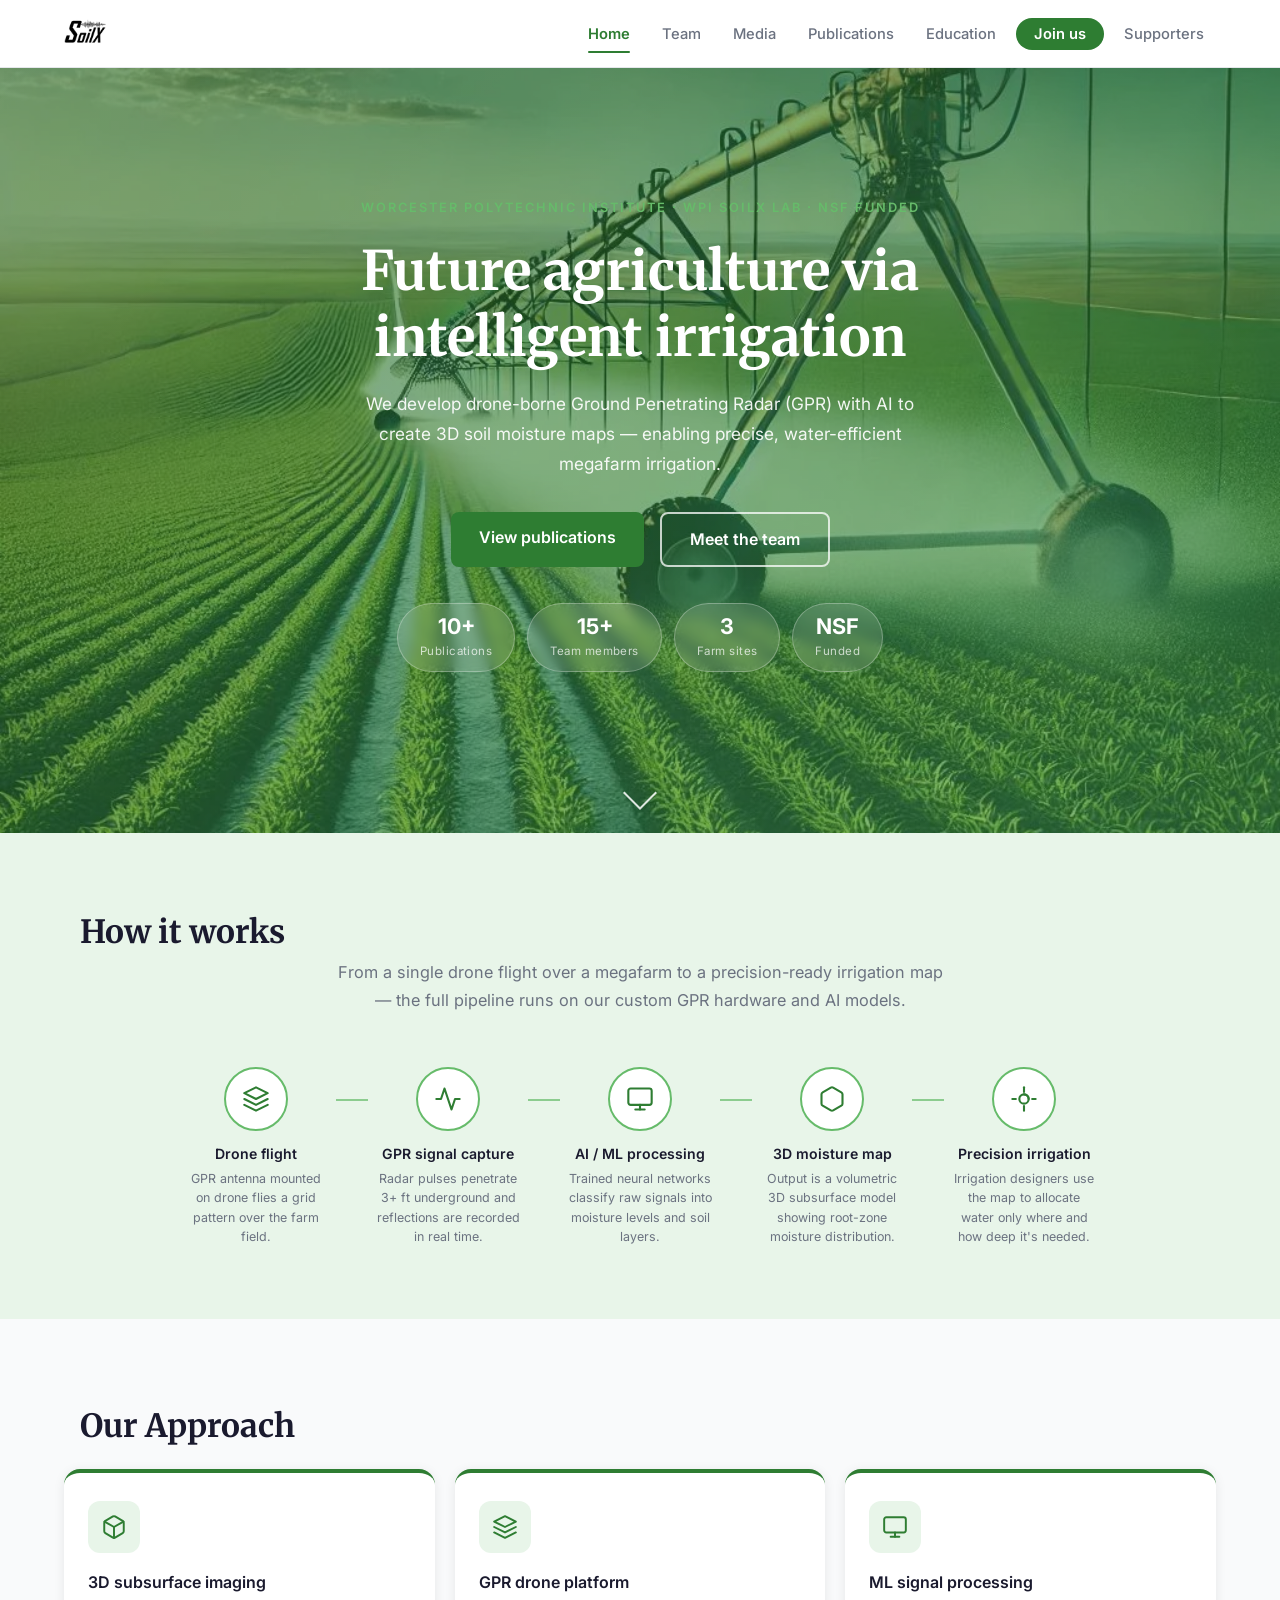
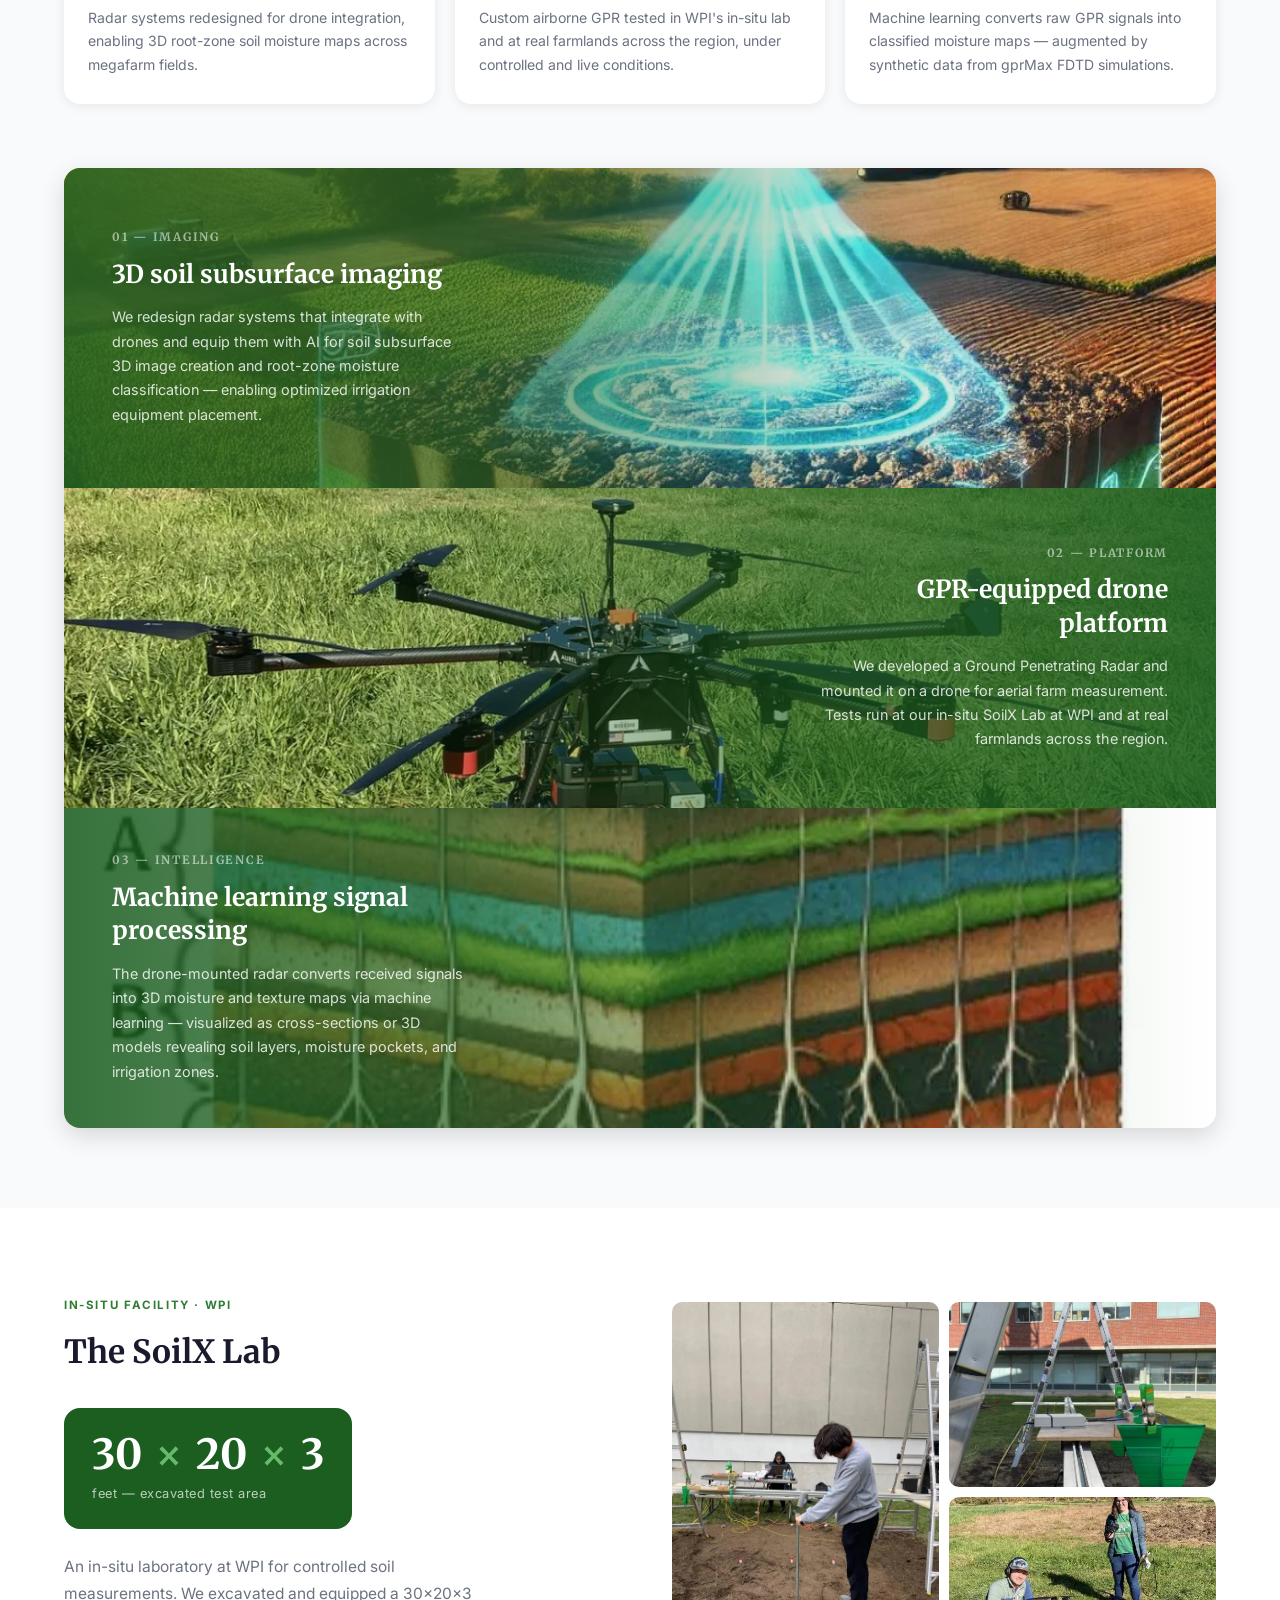
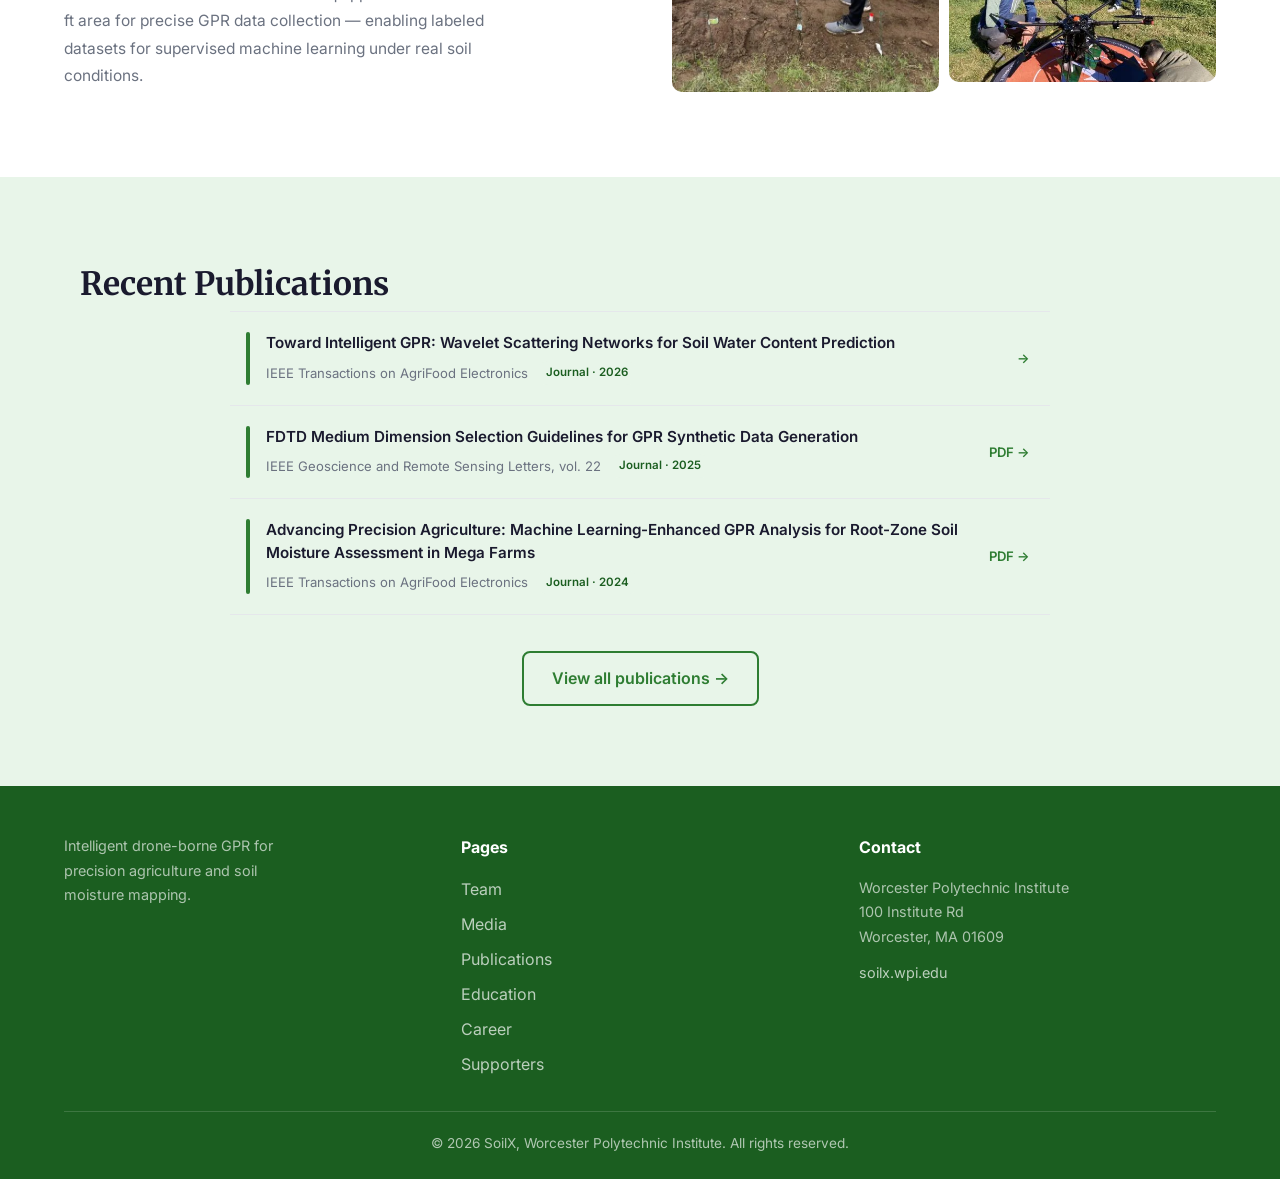
==== commit 81e98f69: "Homepage polish: lab section redesign, remove synthetic block and footer logo Co-authored-by: Cursor" ====
--- a/index.html
+++ b/index.html
@@ -221,6 +221,7 @@
           src="images/content/homepage_ml_approach.webp"
           alt="Machine learning signal processing visualization"
           loading="lazy"
+          style="object-position: center center;"
         >
         <div class="mag-block-overlay"></div>
         <div class="mag-block-content">
@@ -239,29 +240,53 @@
 </section>
 
 <!-- Lab -->
-<section class="section section-alt">
-  <div class="container">
-    <h2 class="section-heading">The SoilX Lab</h2>
-    <p class="lab-intro">An in-situ laboratory at WPI for controlled soil measurements. We excavated a 30×20×3 ft area and equipped it for precise GPR data collection — enabling labeled datasets for supervised machine learning.</p>
-    <div class="lab-gallery">
-      <img src="images/content/homepage_lab_setup_1.webp" alt="SoilX lab setup view 1">
-      <img src="images/content/homepage_lab_setup_2.webp" alt="SoilX lab setup view 2">
-      <img src="images/content/homepage_lab_setup_3.webp" alt="SoilX lab setup view 3">
-    </div>
-  </div>
-</section>
-
-<!-- Synthetic data -->
-<section class="section">
-  <div class="container">
-    <h2 class="section-heading">Synthetic Data Generation</h2>
-    <div class="synthetic-grid">
-      <div class="synthetic-grid__text">
-        <p>Synthetic data is generated using gprMax software, based on Maxwell equations and FDTD models. This augments real measurements, enabling robust ML model training across diverse soil conditions.</p>
-      </div>
-      <div class="synthetic-grid__media">
-        <img src="images/content/homepage_fdtd_geometry.webp" alt="FDTD geometry for GPR synthetic data generation">
-      </div>
+<section class="lab-section">
+  <div class="container">
+
+    <div class="lab-inner">
+
+      <!-- Left: text + bold stat -->
+      <div class="lab-text-col animate-on-scroll">
+        <p class="lab-eyebrow">In-situ facility · WPI</p>
+        <h2 class="lab-heading">The SoilX Lab</h2>
+        <div class="lab-stat-block">
+          <p class="lab-stat-num">30 <span class="lab-stat-x">×</span> 20 <span class="lab-stat-x">×</span> 3</p>
+          <p class="lab-stat-unit">feet — excavated test area</p>
+        </div>
+        <p class="lab-description">
+          An in-situ laboratory at WPI for controlled soil measurements.
+          We excavated and equipped a 30×20×3 ft area for precise GPR
+          data collection — enabling labeled datasets for supervised
+          machine learning under real soil conditions.
+        </p>
+      </div>
+
+      <!-- Right: image grid -->
+      <div class="lab-image-col animate-on-scroll">
+        <div class="lab-image-grid">
+          <img
+            src="images/content/homepage_lab_setup_1.webp"
+            alt="SoilX lab field setup"
+            class="lab-img lab-img-main"
+            loading="lazy"
+          >
+          <div class="lab-img-pair">
+            <img
+              src="images/content/homepage_lab_setup_2.webp"
+              alt="GPR equipment on rails"
+              class="lab-img"
+              loading="lazy"
+            >
+            <img
+              src="images/content/homepage_lab_setup_3.webp"
+              alt="Team with drone in field"
+              class="lab-img"
+              loading="lazy"
+            >
+          </div>
+        </div>
+      </div>
+
     </div>
   </div>
 </section>
@@ -332,7 +357,6 @@
   <div class="container">
     <div class="footer-grid">
       <div>
-        <img src="images/logo.webp" alt="SoilX" height="48" style="filter:brightness(0) invert(1); margin-bottom:12px;">
         <p style="font-size:0.9rem; opacity:0.75; max-width:240px;">Intelligent drone-borne GPR for precision agriculture and soil moisture mapping.</p>
       </div>
       <div>
--- a/css/style.css
+++ b/css/style.css
@@ -684,11 +684,6 @@
   height: 100%;
   object-fit: cover;
   object-position: center;
-  transition: transform 0.5s ease;
-}
-
-.mag-block:hover .mag-block-img {
-  transform: scale(1.04);
 }
 
 /* Left-side overlay (text on the left) */
@@ -788,47 +783,107 @@
   .mag-block-text { font-size: 0.82rem; display: none; }
 }
 
-/* Lab */
-.lab-intro {
-  max-width: 720px;
-  color: var(--text-muted);
-  font-size: 1.05rem;
-  margin: 20px 0 36px;
-}
-
-.lab-gallery {
-  display: grid;
-  grid-template-columns: repeat(3, minmax(0, 1fr));
-  gap: 20px;
-  overflow: hidden;
-}
-
-.lab-gallery img {
-  border-radius: 10px;
-  aspect-ratio: 4 / 3;
-  object-fit: cover;
-  width: 100%;
-  min-width: 0;
-}
-
-/* Synthetic data */
-.synthetic-grid {
+/* ── SoilX Lab section ── */
+.lab-section {
+  padding: 88px 0;
+  background: #ffffff;
+}
+.lab-inner {
   display: grid;
   grid-template-columns: 1fr 1fr;
-  gap: 60px;
+  gap: 64px;
   align-items: center;
-  margin-top: 24px;
-}
-
-.synthetic-grid__text p {
+}
+.lab-eyebrow {
+  font-size: 0.72rem;
+  font-weight: 700;
+  letter-spacing: 0.14em;
+  text-transform: uppercase;
+  color: var(--green-main);
+  margin-bottom: 10px;
+}
+.lab-heading {
+  font-family: 'Merriweather', serif;
+  font-size: 2rem;
+  color: var(--text);
+  margin-bottom: 28px;
+}
+.lab-stat-block {
+  background: var(--green-dark);
+  border-radius: var(--radius-lg);
+  padding: 24px 28px;
+  margin-bottom: 24px;
+  display: inline-block;
+}
+.lab-stat-num {
+  font-family: 'Merriweather', serif;
+  font-size: clamp(1.8rem, 3.5vw, 2.6rem);
+  font-weight: 700;
+  color: #ffffff;
+  line-height: 1.1;
+  margin-bottom: 6px;
+}
+.lab-stat-x {
+  color: var(--green-light);
+  margin: 0 4px;
+}
+.lab-stat-unit {
+  font-size: 0.8rem;
+  color: rgba(255, 255, 255, 0.7);
+  letter-spacing: 0.04em;
+}
+.lab-description {
+  font-size: 0.97rem;
   color: var(--text-muted);
-  font-size: 1.05rem;
-}
-
-.synthetic-grid__media img {
-  border-radius: 12px;
-  box-shadow: var(--shadow-hover);
+  line-height: 1.75;
+  max-width: 420px;
+}
+
+/* Image grid: 1 tall image on the left, 2 stacked on the right */
+.lab-image-grid {
+  display: grid;
+  grid-template-columns: 1fr 1fr;
+  grid-template-rows: 1fr;
+  gap: 10px;
+  height: 380px;
+}
+.lab-img-main {
+  grid-row: span 2;
+  height: 100%;
   width: 100%;
+  object-fit: cover;
+  border-radius: var(--radius-lg);
+}
+.lab-img-pair {
+  display: flex;
+  flex-direction: column;
+  gap: 10px;
+  height: 380px;
+}
+.lab-img {
+  width: 100%;
+  border-radius: var(--radius);
+  object-fit: cover;
+}
+.lab-img-pair .lab-img {
+  flex: 1;
+  min-height: 0;
+}
+
+@media (max-width: 768px) {
+  .lab-section { padding: 52px 0; }
+  .lab-inner {
+    grid-template-columns: 1fr;
+    gap: 32px;
+  }
+  .lab-stat-block { display: block; }
+  .lab-image-grid { height: 260px; }
+  .lab-img-pair { height: 260px; }
+  .lab-description { max-width: 100%; }
+}
+@media (max-width: 480px) {
+  .lab-image-grid { height: 200px; }
+  .lab-img-pair { height: 200px; }
 }
 
 /* Publications teaser */
@@ -966,19 +1021,6 @@
 }
 
 @media (max-width: 768px) {
-  .lab-gallery {
-    grid-template-columns: 1fr;
-  }
-
-  .synthetic-grid {
-    grid-template-columns: 1fr;
-    gap: 32px;
-  }
-
-  .synthetic-grid__media {
-    order: -1;
-  }
-
   .pub-grid {
     grid-template-columns: 1fr;
   }
@@ -1899,3 +1941,556 @@
   .member-grid { grid-template-columns: repeat(2, 1fr); }
   .pi-photo-wrap { width: 84px; height: 84px; }
 }
+
+/* ═══════════════════════════════════════════════
+   TABLET & MOBILE  (≤ 768px)
+   ═══════════════════════════════════════════════ */
+@media (max-width: 768px) {
+
+  /* ── Global spacing ── */
+  .container {
+    padding: 0 16px;
+  }
+  .section {
+    padding: 52px 0;
+  }
+  h1 { font-size: 1.9rem; }
+  h2 { font-size: 1.45rem; }
+
+  /* ── Navigation ── */
+  .nav-links {
+    display: none;
+    flex-direction: column;
+    position: absolute;
+    top: 68px;
+    left: 0;
+    width: 100%;
+    background: rgba(255, 255, 255, 0.97);
+    backdrop-filter: blur(12px);
+    -webkit-backdrop-filter: blur(12px);
+    border-bottom: 1px solid var(--border);
+    padding: 12px 16px 20px;
+    gap: 4px;
+    z-index: 999;
+  }
+  .nav-links.open {
+    display: flex;
+  }
+  .nav-links li {
+    width: 100%;
+  }
+  .nav-links a {
+    display: block;
+    width: 100%;
+    padding: 11px 14px;
+    border-radius: 8px;
+    font-size: 0.97rem;
+    color: var(--text);
+  }
+  /* On mobile: underline animation doesn't work — use bg highlight instead */
+  .nav-links a::after {
+    display: none;
+  }
+  .nav-links a.active {
+    background: var(--green-pale);
+    color: var(--green-dark);
+    font-weight: 600;
+  }
+  .nav-links a:hover {
+    background: var(--green-pale);
+    color: var(--green-main);
+  }
+  /* "Join us" CTA pill — full-width on mobile */
+  .nav-links a.nav-cta {
+    background: var(--green-main);
+    color: white;
+    border-radius: 8px;
+    text-align: center;
+    margin-top: 6px;
+    padding: 12px 14px;
+  }
+  .nav-links a.nav-cta:hover {
+    background: var(--green-dark);
+  }
+  .nav-toggle {
+    display: flex;
+  }
+
+  /* ── Hero section ── */
+  .hero {
+    min-height: 88svh;
+    min-height: 88vh; /* fallback */
+    padding: 0 16px;
+  }
+  .hero-content {
+    padding: 0 4px;
+    max-width: 100%;
+  }
+  .hero-eyebrow {
+    font-size: 0.7rem;
+    letter-spacing: 0.1em;
+  }
+  .hero-title {
+    font-size: clamp(1.65rem, 7vw, 2.2rem);
+    line-height: 1.25;
+    margin-bottom: 14px;
+  }
+  .hero-sub {
+    font-size: 0.95rem;
+    max-width: 100%;
+    margin-bottom: 24px;
+  }
+  .hero-buttons {
+    flex-direction: column;
+    align-items: stretch;
+    gap: 10px;
+    width: 100%;
+    max-width: 320px;
+    margin: 0 auto 0;
+  }
+  .hero-buttons .btn,
+  .hero-buttons .btn-outline-white {
+    display: block;
+    text-align: center;
+    padding: 14px 20px;
+    font-size: 1rem;
+  }
+  /* Stat pills: wrap to 2×2 */
+  .hero-stats {
+    gap: 8px;
+    margin-top: 28px;
+    justify-content: center;
+  }
+  .hero-stat-pill {
+    flex: 0 0 calc(50% - 4px);
+    max-width: 140px;
+    padding: 10px 12px;
+    border-radius: 12px; /* more rectangular on mobile */
+  }
+  .hero-stat-num { font-size: 1.15rem; }
+  .hero-stat-lbl { font-size: 0.68rem; }
+
+  /* ── Pipeline section ── */
+  .pipeline-track {
+    flex-direction: column;
+    align-items: flex-start;
+    gap: 0;
+    padding: 0 8px;
+  }
+  .pipeline-step {
+    flex-direction: row;
+    max-width: 100%;
+    width: 100%;
+    text-align: left;
+    align-items: flex-start;
+    gap: 16px;
+    padding: 12px 0;
+  }
+  .pipeline-icon {
+    flex-shrink: 0;
+    margin-bottom: 0;
+    width: 52px;
+    height: 52px;
+  }
+  .pipeline-step-name {
+    font-size: 0.92rem;
+    margin-bottom: 4px;
+  }
+  .pipeline-step-desc {
+    font-size: 0.82rem;
+  }
+  /* Connector becomes a vertical line on the left */
+  .pipeline-connector {
+    width: 2px;
+    height: 20px;
+    margin: 0 0 0 25px; /* 26px = half of 52px icon, minus 1px for border */
+    background: var(--green-light);
+    opacity: 0.8;
+  }
+  .pipeline-intro {
+    font-size: 0.95rem;
+    margin-bottom: 32px;
+  }
+
+  /* ── Research pillar cards ── */
+  .pillar-grid {
+    grid-template-columns: 1fr;
+    margin-bottom: 40px;
+    gap: 12px;
+  }
+  /* Override the "last child spans full width" tablet rule */
+  .pillar-grid .pillar-card:last-child {
+    grid-column: auto;
+    max-width: 100%;
+    margin: 0;
+  }
+  .pillar-card {
+    padding: 20px 18px;
+  }
+
+  /* ── Magazine research blocks ── */
+  .magazine-blocks {
+    border-radius: var(--radius);
+    margin-top: 32px;
+  }
+  .mag-block {
+    height: 230px;
+  }
+  /* On mobile: always fade from bottom so text sits at the bottom */
+  .mag-block-overlay,
+  .mag-block-overlay.right {
+    background: linear-gradient(
+      to top,
+      rgba(15, 60, 18, 0.95) 0%,
+      rgba(27, 94, 32, 0.7) 45%,
+      rgba(27, 94, 32, 0.1) 80%,
+      transparent 100%
+    );
+  }
+  /* Content always pinned to bottom, full width */
+  .mag-block-content,
+  .mag-block-content.right {
+    left: 0;
+    right: 0;
+    top: auto;
+    bottom: 0;
+    width: 100%;
+    padding: 20px 18px;
+    text-align: left;
+    align-items: flex-start;
+    justify-content: flex-end;
+  }
+  .mag-block-num {
+    font-size: 0.65rem;
+    margin-bottom: 6px;
+  }
+  .mag-block-title {
+    font-size: 1.05rem;
+    margin-bottom: 0;
+  }
+  /* Hide description text on mobile — title only */
+  .mag-block-text {
+    display: none;
+  }
+
+  /* ── Lab images row ── */
+  .lab-images,
+  .lab-image-row {
+    flex-direction: column;
+    gap: 12px;
+  }
+  .lab-images img,
+  .lab-image-row img {
+    width: 100%;
+    height: 220px;
+    object-fit: cover;
+    border-radius: var(--radius);
+  }
+
+  /* ── Recent publications strip ── */
+  .pub-strip-item {
+    padding: 16px 10px;
+    gap: 12px;
+  }
+  .pub-strip-title {
+    font-size: 0.88rem;
+  }
+  .pub-strip-meta {
+    font-size: 0.75rem;
+    flex-wrap: wrap;
+    gap: 6px;
+  }
+  .pub-strip-link {
+    display: none; /* hide the → arrow on small screens */
+  }
+
+  /* ── Page heroes (all inner pages) ── */
+  .page-hero {
+    height: 180px;
+    min-height: 180px;
+  }
+  .page-hero h1 {
+    font-size: 1.7rem;
+  }
+  .page-hero p {
+    font-size: 0.9rem;
+  }
+
+  /* ── Footer ── */
+  .footer-grid {
+    grid-template-columns: 1fr;
+    gap: 28px;
+    text-align: center;
+  }
+  .footer-grid img {
+    margin: 0 auto 12px;
+  }
+  .footer-grid ul {
+    align-items: center;
+  }
+
+}
+
+/* ═══════════════════════════════════════════════
+   SMALL PHONES ONLY  (≤ 480px)
+   ═══════════════════════════════════════════════ */
+@media (max-width: 480px) {
+
+  .container { padding: 0 12px; }
+  .section { padding: 40px 0; }
+  h1 { font-size: 1.6rem; }
+  h2 { font-size: 1.25rem; }
+
+  /* Hero */
+  .hero { min-height: 92svh; min-height: 92vh; }
+  .hero-title { font-size: 1.55rem; }
+  .hero-sub { font-size: 0.88rem; }
+  .hero-stat-pill {
+    flex: 0 0 calc(50% - 4px);
+    max-width: none;
+    padding: 9px 10px;
+  }
+
+  /* Nav */
+  .nav-links a { font-size: 0.92rem; padding: 10px 14px; }
+
+  /* Magazine blocks */
+  .mag-block { height: 200px; }
+  .mag-block-title { font-size: 0.95rem; }
+
+  /* Pipeline */
+  .pipeline-section { padding: 40px 0; }
+  .pipeline-icon { width: 44px; height: 44px; }
+  .pipeline-connector { margin-left: 21px; }
+
+}
+
+/* ═══════════════════════════════════════════════
+   TEAM PAGE — mobile  (≤ 768px)
+   ═══════════════════════════════════════════════ */
+@media (max-width: 768px) {
+
+  /* ── Team page hero ── */
+  .team-quote-banner,
+  .quote-banner {
+    padding: 28px 16px;
+  }
+  .team-quote-text,
+  .quote-text {
+    font-size: 1rem;
+  }
+
+  /* ── PI strip → 1 column ── */
+  .pi-strip {
+    grid-template-columns: 1fr;
+    gap: 12px;
+    padding: 32px 0 0;
+  }
+  .pi-card {
+    padding: 14px 16px;
+    gap: 14px;
+  }
+  .pi-photo-wrap {
+    width: 60px;
+    height: 60px;
+  }
+  .pi-card-info h3 {
+    font-size: 0.97rem;
+  }
+  .pi-card-info .role {
+    font-size: 0.78rem;
+  }
+
+  /* ── Team section dividers ── */
+  .team-divider {
+    margin: 32px 0 16px;
+  }
+
+  /* ── Member grid → 2 columns ── */
+  .member-grid {
+    grid-template-columns: repeat(2, 1fr);
+    gap: 10px;
+  }
+  .member-card {
+    border-radius: var(--radius);
+  }
+
+  /* ── Section padding on team page ── */
+  .team-section {
+    padding: 40px 0 0;
+  }
+
+}
+
+@media (max-width: 480px) {
+  /* Keep 2-col member grid even on smallest phones */
+  .member-grid {
+    grid-template-columns: repeat(2, 1fr);
+    gap: 8px;
+  }
+  .pi-strip {
+    grid-template-columns: 1fr;
+  }
+}
+
+/* ═══════════════════════════════════════════════
+   PUBLICATIONS PAGE — mobile  (≤ 768px)
+   ═══════════════════════════════════════════════ */
+@media (max-width: 768px) {
+
+  /* Filter bar: wrap and scroll horizontally */
+  .filter-bar {
+    display: flex;
+    flex-wrap: wrap;
+    gap: 8px;
+    padding: 0 16px 12px;
+  }
+  .filter-btn {
+    font-size: 0.82rem;
+    padding: 7px 14px;
+  }
+
+  /* Publication cards: reduce padding, keep full width */
+  .pub-card {
+    padding: 16px;
+    border-radius: var(--radius);
+  }
+  .pub-card .pub-title {
+    font-size: 0.92rem;
+    line-height: 1.45;
+  }
+  .pub-card .pub-authors {
+    font-size: 0.78rem;
+  }
+  .pub-card .pub-venue {
+    font-size: 0.78rem;
+  }
+  .pub-card .pub-actions {
+    flex-wrap: wrap;
+    gap: 8px;
+  }
+  /* Publication card list: full width, reasonable margin */
+  .pub-list,
+  .pub-cards {
+    padding: 0 0;
+    max-width: 100%;
+  }
+
+}
+
+/* ═══════════════════════════════════════════════
+   MEDIA PAGE — mobile  (≤ 768px)
+   ═══════════════════════════════════════════════ */
+@media (max-width: 768px) {
+
+  /* Tabs: full width, evenly spaced */
+  .media-tabs,
+  .tab-bar {
+    display: flex;
+    width: 100%;
+  }
+  .media-tabs button,
+  .tab-bar button,
+  .tab-btn {
+    flex: 1;
+    font-size: 0.82rem;
+    padding: 10px 8px;
+    text-align: center;
+  }
+
+  /* Video grid: 1 column */
+  .video-grid {
+    grid-template-columns: 1fr;
+    gap: 16px;
+  }
+
+  /* YouTube facade: full width */
+  .yt-facade {
+    border-radius: var(--radius);
+  }
+
+  /* Image gallery: 1 column */
+  .gallery-grid,
+  .image-gallery {
+    column-count: 1;
+  }
+
+  /* Audio players: full width, reduced padding */
+  .audio-card,
+  .audio-player-card {
+    padding: 16px;
+  }
+
+}
+
+/* ═══════════════════════════════════════════════
+   EDUCATION PAGE — mobile  (≤ 768px)
+   ═══════════════════════════════════════════════ */
+@media (max-width: 768px) {
+
+  /* Education video grid: 1 column */
+  .edu-video-grid,
+  .education-grid {
+    grid-template-columns: 1fr;
+    gap: 16px;
+  }
+
+}
+
+/* ═══════════════════════════════════════════════
+   CAREER PAGE — mobile  (≤ 768px)
+   ═══════════════════════════════════════════════ */
+@media (max-width: 768px) {
+
+  /* "What we look for" icon cards: 1 column */
+  .qualifications-grid,
+  .career-cards {
+    grid-template-columns: 1fr;
+    gap: 12px;
+  }
+
+  /* Step-by-step numbered list: full width */
+  .apply-steps ol {
+    padding-left: 20px;
+  }
+
+}
+
+/* ═══════════════════════════════════════════════
+   SUPPORTERS PAGE — mobile  (≤ 768px)
+   ═══════════════════════════════════════════════ */
+@media (max-width: 768px) {
+
+  .supporters-grid,
+  .supporter-cards {
+    grid-template-columns: 1fr;
+    gap: 14px;
+    max-width: 400px;
+    margin: 0 auto;
+  }
+
+}
+
+/* ═══════════════════════════════════════════════
+   UNIVERSAL MOBILE SAFETY NET
+   Prevents any grid or flex from overflowing
+   the viewport horizontally on small screens
+   ═══════════════════════════════════════════════ */
+@media (max-width: 768px) {
+
+  /* No element should ever be wider than the viewport */
+  img, video, iframe, .card, .pub-card, .pi-card,
+  .member-card, .pillar-card, .yt-facade {
+    max-width: 100%;
+  }
+
+  /* Kill any horizontal overflow that slipped through */
+  body { overflow-x: hidden; }
+  .container { overflow-x: hidden; }
+
+  /* Ensure all grids collapse to 1 col if not explicitly overridden above */
+  [class*="-grid"]:not(.member-grid):not(.pillar-grid) {
+    grid-template-columns: 1fr !important;
+  }
+
+}
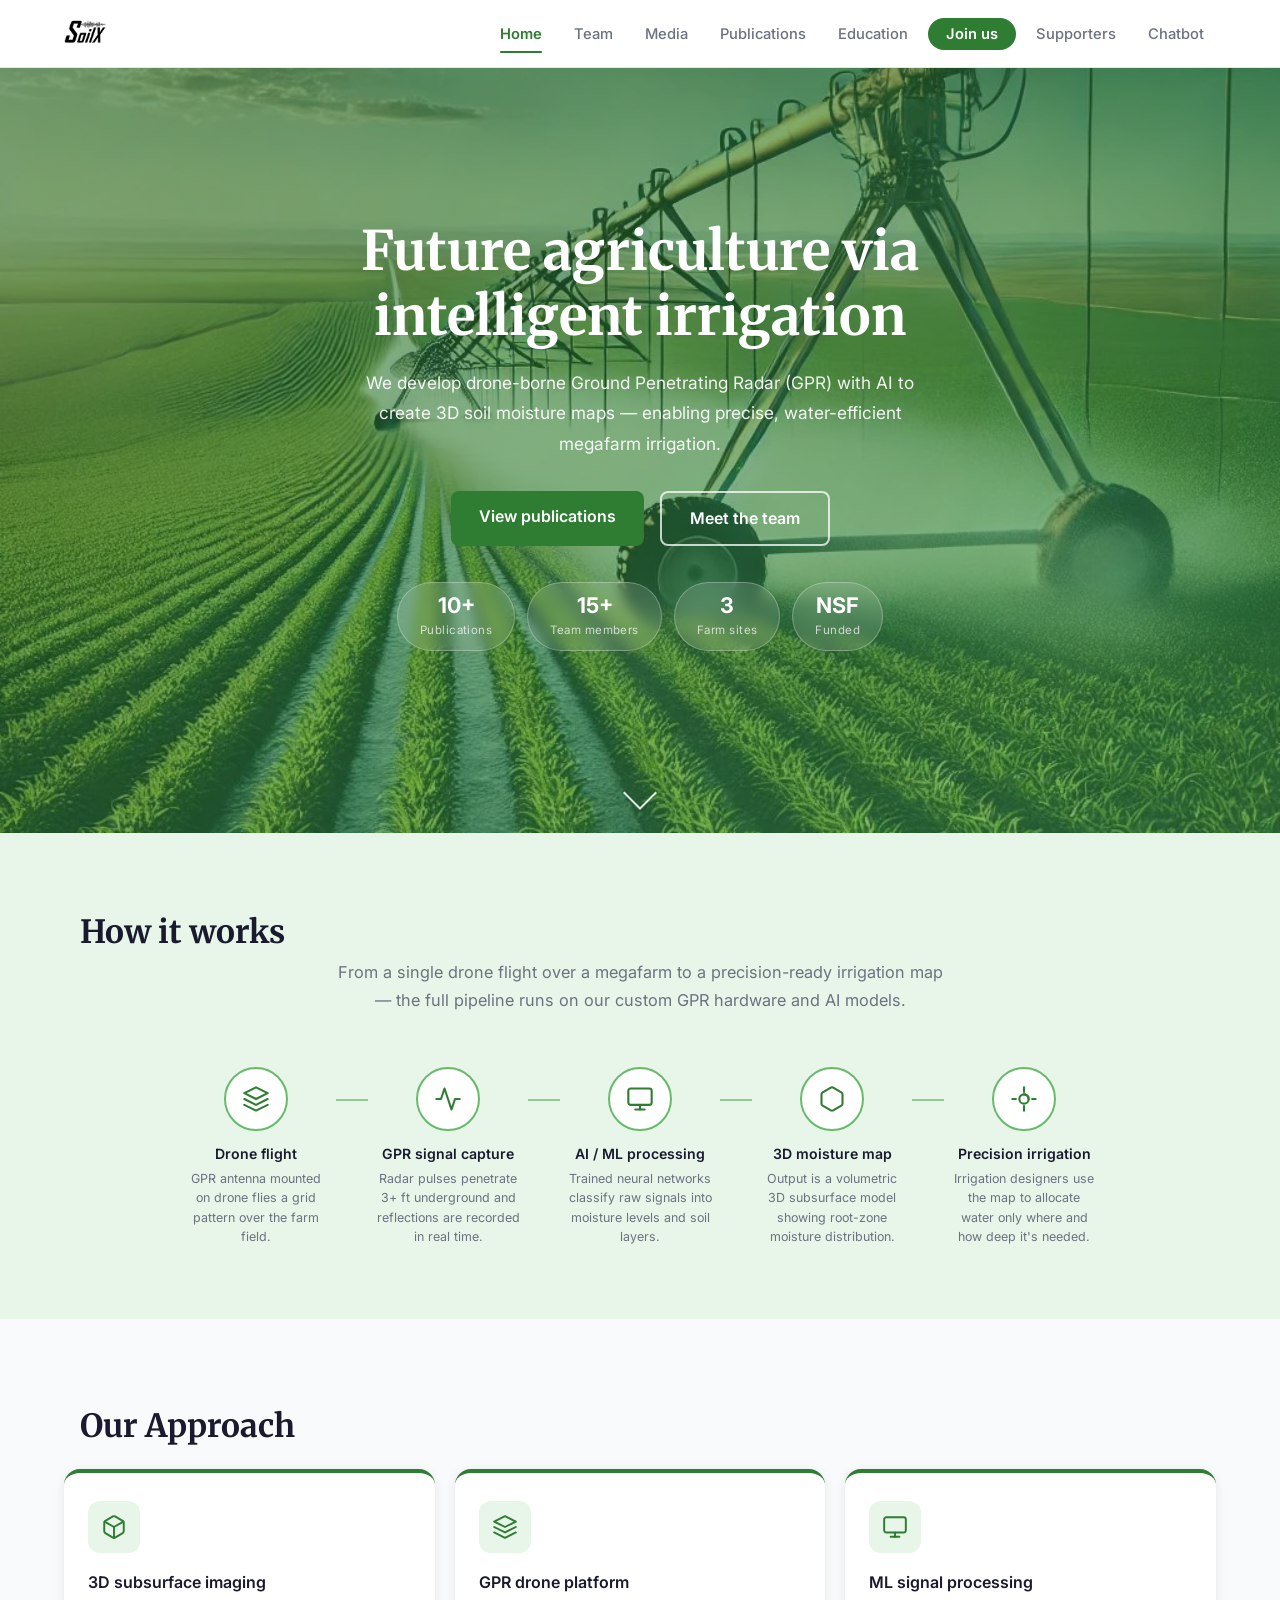
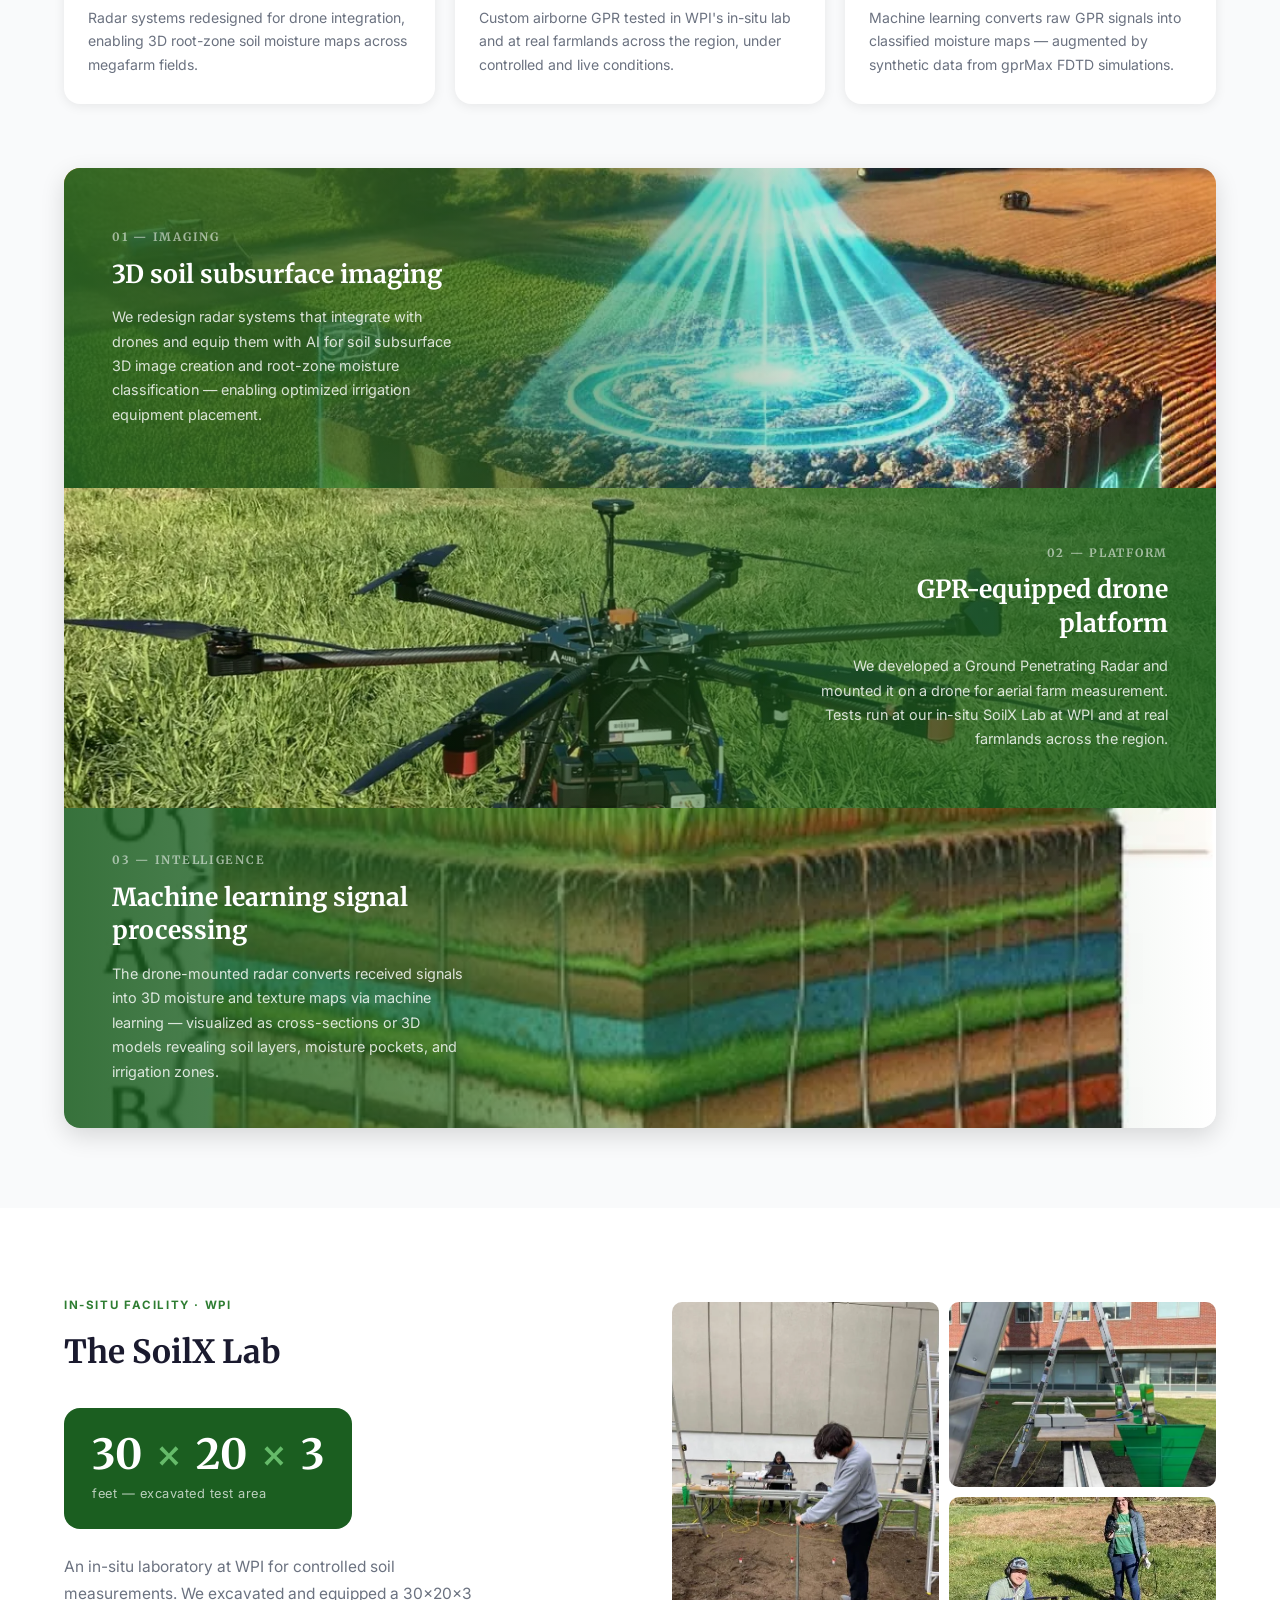
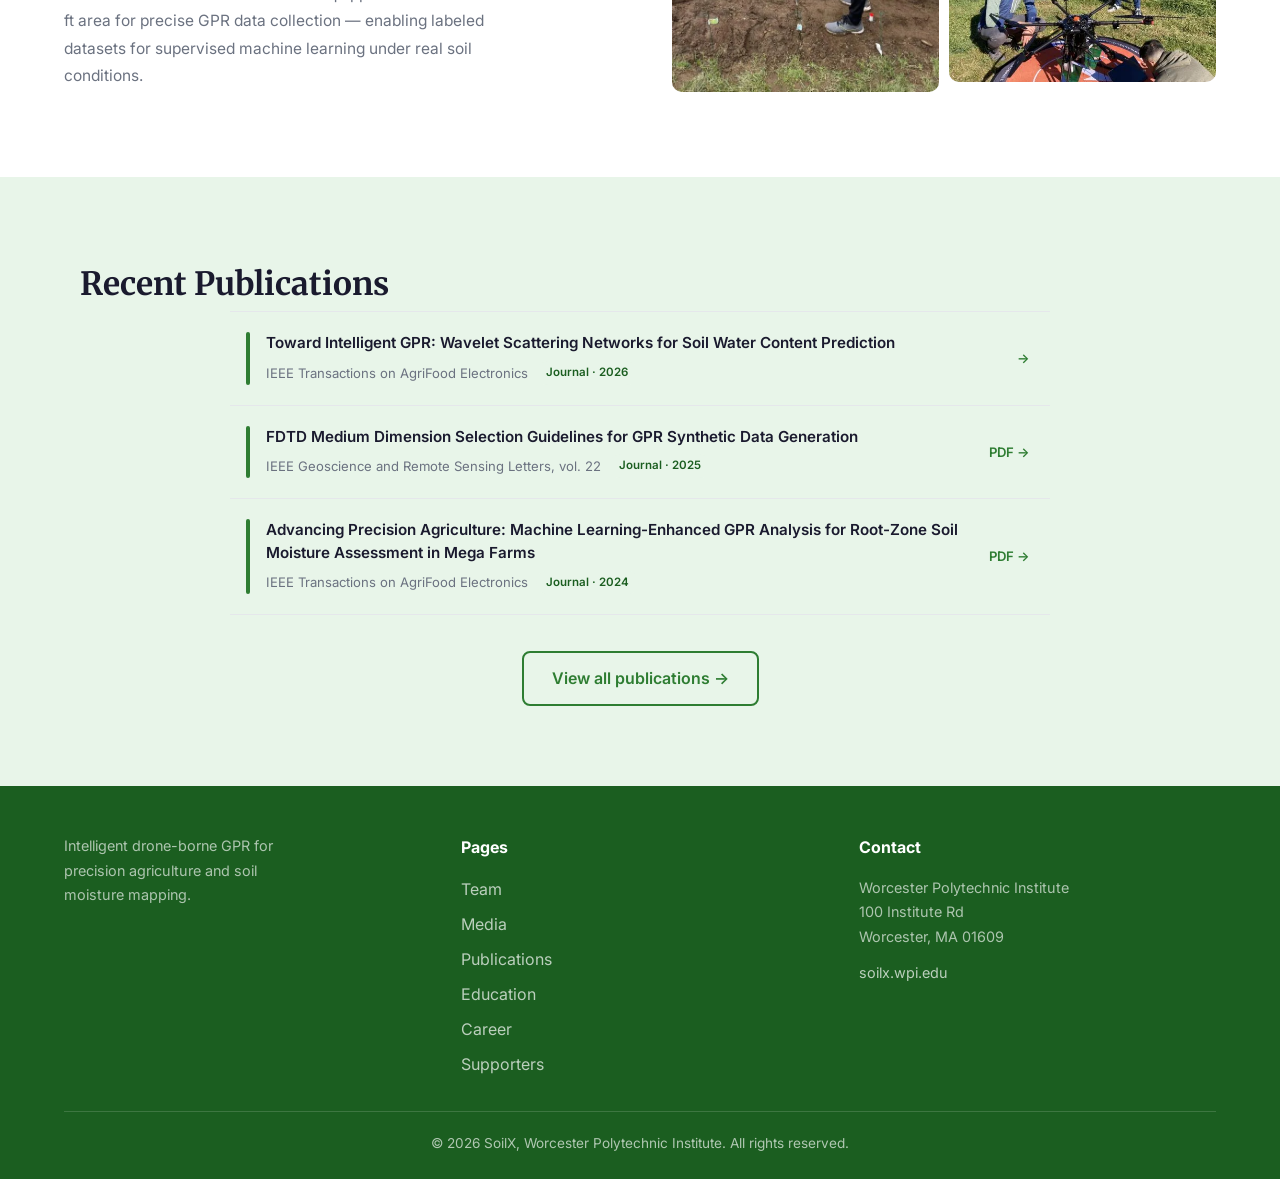
==== commit 266ce276: "Add password gates: career internal section + chatbot page Co-authored-by: Cursor <cursoragent@curso" ====
--- a/index.html
+++ b/index.html
@@ -22,6 +22,7 @@
       <li><a href="education.html">Education</a></li>
       <li><a href="career.html" class="nav-cta">Join us</a></li>
       <li><a href="supporters.html">Supporters</a></li>
+      <li><a href="chatbot.html">Chatbot</a></li>
     </ul>
   </div>
 </nav>
@@ -31,7 +32,6 @@
   <div class="hero-bg-overlay"></div>
 
   <div class="hero-content">
-    <p class="hero-eyebrow">Worcester Polytechnic Institute · WPI SoilX Lab · NSF Funded</p>
     <h1 class="hero-title">Future agriculture via<br>intelligent irrigation</h1>
     <p class="hero-sub">
       We develop drone-borne Ground Penetrating Radar (GPR) with AI to create
@@ -221,7 +221,7 @@
           src="images/content/homepage_ml_approach.webp"
           alt="Machine learning signal processing visualization"
           loading="lazy"
-          style="object-position: center center;"
+          style="object-position: center 35%;"
         >
         <div class="mag-block-overlay"></div>
         <div class="mag-block-content">
--- a/css/style.css
+++ b/css/style.css
@@ -1550,30 +1550,237 @@
   max-width: 760px;
 }
 
-/* —— Education page —— */
-.edu-video-grid {
+/* ══════════════════════════════════════════
+   EDUCATION PAGE
+══════════════════════════════════════════ */
+
+.edu-path {
+  display: flex;
+  align-items: center;
+  flex-wrap: nowrap;
+  gap: 0;
+  padding: 32px 0 48px;
+  overflow-x: auto;
+}
+.edu-path-step {
+  display: flex;
+  flex-direction: column;
+  align-items: center;
+  gap: 10px;
+  flex-shrink: 0;
+}
+.edu-path-dot {
+  width: 14px;
+  height: 14px;
+  border-radius: 50%;
+  background: var(--green-main);
+  border: 3px solid var(--green-pale);
+  outline: 2px solid var(--green-main);
+}
+.edu-path-label {
+  font-size: 0.8rem;
+  color: var(--text-muted);
+  text-align: center;
+  max-width: 100px;
+  line-height: 1.35;
+}
+.edu-path-line {
+  flex: 1;
+  min-width: 40px;
+  height: 2px;
+  background: var(--green-light);
+  opacity: 0.6;
+  margin-bottom: 28px;
+}
+
+.edu-module-grid {
   display: grid;
   grid-template-columns: repeat(2, 1fr);
-  gap: 28px;
-}
-
-.edu-cta {
-  text-align: center;
-  max-width: 520px;
-  margin: 0 auto;
-}
-
-.edu-cta h2 {
-  font-family: 'Merriweather', Georgia, serif;
-  font-size: 1.6rem;
-  margin-bottom: 12px;
+  gap: 24px;
+}
+.edu-module {
+  background: var(--surface);
+  border: 1px solid var(--border);
+  border-radius: var(--radius-lg);
+  overflow: hidden;
+  display: flex;
+  flex-direction: column;
+}
+.edu-module-header {
+  display: flex;
+  align-items: center;
+  justify-content: space-between;
+  padding: 18px 20px 0;
+  gap: 10px;
+}
+.edu-module-num {
+  font-size: 0.7rem;
+  font-weight: 700;
+  letter-spacing: 0.1em;
+  text-transform: uppercase;
+  color: var(--green-main);
+}
+.edu-module-tags {
+  display: flex;
+  gap: 6px;
+}
+.edu-tag {
+  font-size: 0.68rem;
+  font-weight: 600;
+  padding: 2px 8px;
+  border-radius: 20px;
+  background: var(--green-pale);
+  color: var(--green-dark);
+}
+.edu-module-title {
+  font-size: 1rem;
+  font-weight: 600;
   color: var(--text);
-}
-
-.edu-cta p {
+  padding: 10px 20px 8px;
+  line-height: 1.35;
+}
+.edu-module-desc {
+  font-size: 0.86rem;
   color: var(--text-muted);
-  margin-bottom: 24px;
-  font-size: 1.02rem;
+  line-height: 1.65;
+  padding: 0 20px 16px;
+  flex: 1;
+}
+
+/* YouTube facade inside module */
+.edu-video {
+  position: relative;
+  width: 100%;
+  aspect-ratio: 16 / 9;
+  background: #000;
+  cursor: pointer;
+}
+.edu-video img {
+  width: 100%;
+  height: 100%;
+  object-fit: cover;
+  display: block;
+  transition: opacity 0.2s;
+}
+.edu-video:hover img { opacity: 0.85; }
+.yt-play-btn {
+  position: absolute;
+  top: 50%;
+  left: 50%;
+  transform: translate(-50%, -50%);
+  width: 56px;
+  height: 56px;
+  border-radius: 50%;
+  background: rgba(220, 0, 0, 0.88);
+  border: none;
+  cursor: pointer;
+  transition: transform 0.15s, background 0.15s;
+}
+.yt-play-btn::after {
+  content: '';
+  position: absolute;
+  top: 50%;
+  left: 54%;
+  transform: translate(-50%, -50%);
+  border-style: solid;
+  border-width: 10px 0 10px 18px;
+  border-color: transparent transparent transparent #ffffff;
+}
+.edu-video:hover .yt-play-btn {
+  background: rgba(220, 0, 0, 1);
+  transform: translate(-50%, -50%) scale(1.08);
+}
+
+.edu-module-footer {
+  padding: 14px 20px;
+  border-top: 1px solid var(--border);
+  background: var(--bg);
+}
+.edu-module-link {
+  font-size: 0.8rem;
+  font-weight: 600;
+  color: var(--green-main);
+  text-decoration: none;
+  transition: color 0.15s;
+}
+.edu-module-link:hover { color: var(--green-dark); }
+
+.edu-tools-grid {
+  display: grid;
+  grid-template-columns: repeat(3, 1fr);
+  gap: 20px;
+}
+.edu-tool-card {
+  background: var(--surface);
+  border-radius: var(--radius-lg);
+  padding: 28px 24px;
+  border: 1px solid var(--border);
+  display: flex;
+  flex-direction: column;
+  gap: 0;
+}
+.edu-tool-icon {
+  width: 48px;
+  height: 48px;
+  background: var(--green-pale);
+  border-radius: 12px;
+  display: flex;
+  align-items: center;
+  justify-content: center;
+  color: var(--green-main);
+  margin-bottom: 16px;
+}
+.edu-tool-name {
+  font-size: 1rem;
+  font-weight: 600;
+  color: var(--text);
+  margin-bottom: 10px;
+}
+.edu-tool-desc {
+  font-size: 0.86rem;
+  color: var(--text-muted);
+  line-height: 1.65;
+  flex: 1;
+  margin-bottom: 16px;
+}
+.edu-tool-link {
+  font-size: 0.82rem;
+  font-weight: 600;
+  color: var(--green-main);
+  text-decoration: none;
+  transition: color 0.15s;
+}
+.edu-tool-link:hover { color: var(--green-dark); }
+
+.edu-glossary {
+  display: grid;
+  grid-template-columns: repeat(2, 1fr);
+  gap: 12px;
+}
+.edu-glossary-item {
+  background: var(--green-pale);
+  border-radius: var(--radius);
+  padding: 18px 20px;
+}
+.edu-glossary-term {
+  font-size: 0.88rem;
+  font-weight: 700;
+  color: var(--green-dark);
+  margin-bottom: 6px;
+}
+.edu-glossary-def {
+  font-size: 0.82rem;
+  color: var(--text-muted);
+  line-height: 1.65;
+}
+
+/* Education mobile */
+@media (max-width: 768px) {
+  .edu-module-grid { grid-template-columns: 1fr; }
+  .edu-tools-grid { grid-template-columns: 1fr; }
+  .edu-glossary { grid-template-columns: 1fr; }
+  .edu-path { gap: 0; }
+  .edu-path-label { font-size: 0.72rem; max-width: 72px; }
 }
 
 /* —— Career page —— */
@@ -1729,10 +1936,6 @@
 }
 
 @media (max-width: 900px) {
-  .edu-video-grid {
-    grid-template-columns: 1fr;
-  }
-
   .career-traits-grid {
     grid-template-columns: 1fr;
   }
@@ -1812,12 +2015,11 @@
 }
 .pi-photo-wrap {
   flex-shrink: 0;
-  width: 100px;
-  height: 100px;
+  width: 92px;
+  height: 92px;
   border-radius: 50%;
   overflow: hidden;
-  background: #f0f0f0;
-  border: 1px solid var(--border);
+  background: var(--green-pale);
 }
 /* Show full portrait inside circle — no cover crop */
 .pi-photo-wrap .person-photo {
@@ -1897,29 +2099,33 @@
 .member-card {
   background: var(--surface);
   border: 1px solid var(--border);
-  border-radius: var(--radius);
-  overflow: hidden;
+  border-radius: var(--radius-lg);
   text-align: center;
+  padding: 20px 10px 16px;
   transition: box-shadow 0.2s, transform 0.2s;
+  /* Note: remove overflow:hidden — the photo is now inside, not full-bleed */
 }
 .member-card:hover {
   box-shadow: var(--shadow-hover);
   transform: translateY(-3px);
 }
 .member-photo-wrap {
-  width: 100%;
-  aspect-ratio: 1 / 1;
+  width: 88px;
+  height: 88px;
+  border-radius: 50%;
   overflow: hidden;
   background: var(--green-pale);
+  margin: 0 auto 12px;
+  flex-shrink: 0;
 }
 .member-info {
-  padding: 10px 8px 13px;
+  padding: 0 4px;
 }
 .member-info .m-name {
   font-size: 0.82rem;
   font-weight: 700;
   color: var(--text);
-  margin-bottom: 2px;
+  margin-bottom: 3px;
   line-height: 1.3;
 }
 .member-info .m-role {
@@ -1939,7 +2145,7 @@
 }
 @media (max-width: 480px) {
   .member-grid { grid-template-columns: repeat(2, 1fr); }
-  .pi-photo-wrap { width: 84px; height: 84px; }
+  .pi-photo-wrap { width: 68px; height: 68px; }
 }
 
 /* ═══════════════════════════════════════════════
@@ -2424,20 +2630,6 @@
 }
 
 /* ═══════════════════════════════════════════════
-   EDUCATION PAGE — mobile  (≤ 768px)
-   ═══════════════════════════════════════════════ */
-@media (max-width: 768px) {
-
-  /* Education video grid: 1 column */
-  .edu-video-grid,
-  .education-grid {
-    grid-template-columns: 1fr;
-    gap: 16px;
-  }
-
-}
-
-/* ═══════════════════════════════════════════════
    CAREER PAGE — mobile  (≤ 768px)
    ═══════════════════════════════════════════════ */
 @media (max-width: 768px) {
@@ -2494,3 +2686,97 @@
   }
 
 }
+
+/* ── Password gate ── */
+@keyframes fadeIn {
+  from { opacity: 0; transform: translateY(12px); }
+  to   { opacity: 1; transform: translateY(0); }
+}
+
+.password-gate {
+  display: flex;
+  align-items: center;
+  justify-content: center;
+  padding: 64px 24px;
+}
+.pg-card {
+  background: var(--surface);
+  border: 1px solid var(--border);
+  border-radius: var(--radius-lg);
+  padding: 40px 36px;
+  max-width: 400px;
+  width: 100%;
+  text-align: center;
+  box-shadow: var(--shadow);
+}
+.pg-icon {
+  width: 56px;
+  height: 56px;
+  background: var(--green-pale);
+  border-radius: 50%;
+  display: flex;
+  align-items: center;
+  justify-content: center;
+  margin: 0 auto 20px;
+  color: var(--green-main);
+}
+.pg-title {
+  font-family: 'Merriweather', serif;
+  font-size: 1.15rem;
+  color: var(--text);
+  margin-bottom: 8px;
+}
+.pg-subtitle {
+  font-size: 0.86rem;
+  color: var(--text-muted);
+  margin-bottom: 28px;
+  line-height: 1.6;
+}
+.pg-form {
+  display: flex;
+  flex-direction: column;
+  gap: 12px;
+}
+.pg-input {
+  width: 100%;
+  padding: 12px 16px;
+  border: 1px solid var(--border);
+  border-radius: 8px;
+  font-size: 0.95rem;
+  font-family: inherit;
+  color: var(--text);
+  background: var(--bg);
+  transition: border-color 0.15s;
+  text-align: center;
+  letter-spacing: 0.1em;
+}
+.pg-input:focus {
+  outline: none;
+  border-color: var(--green-main);
+}
+.pg-submit {
+  background: var(--green-main);
+  color: white;
+  border: none;
+  border-radius: 8px;
+  padding: 12px;
+  font-size: 0.95rem;
+  font-weight: 600;
+  font-family: inherit;
+  cursor: pointer;
+  transition: background 0.15s;
+}
+.pg-submit:hover {
+  background: var(--green-dark);
+}
+.pg-error {
+  display: none;
+  font-size: 0.82rem;
+  color: #C62828;
+  margin-top: 4px;
+}
+
+/* Protected content — hidden until unlocked */
+.protected-content {
+  display: none;
+}
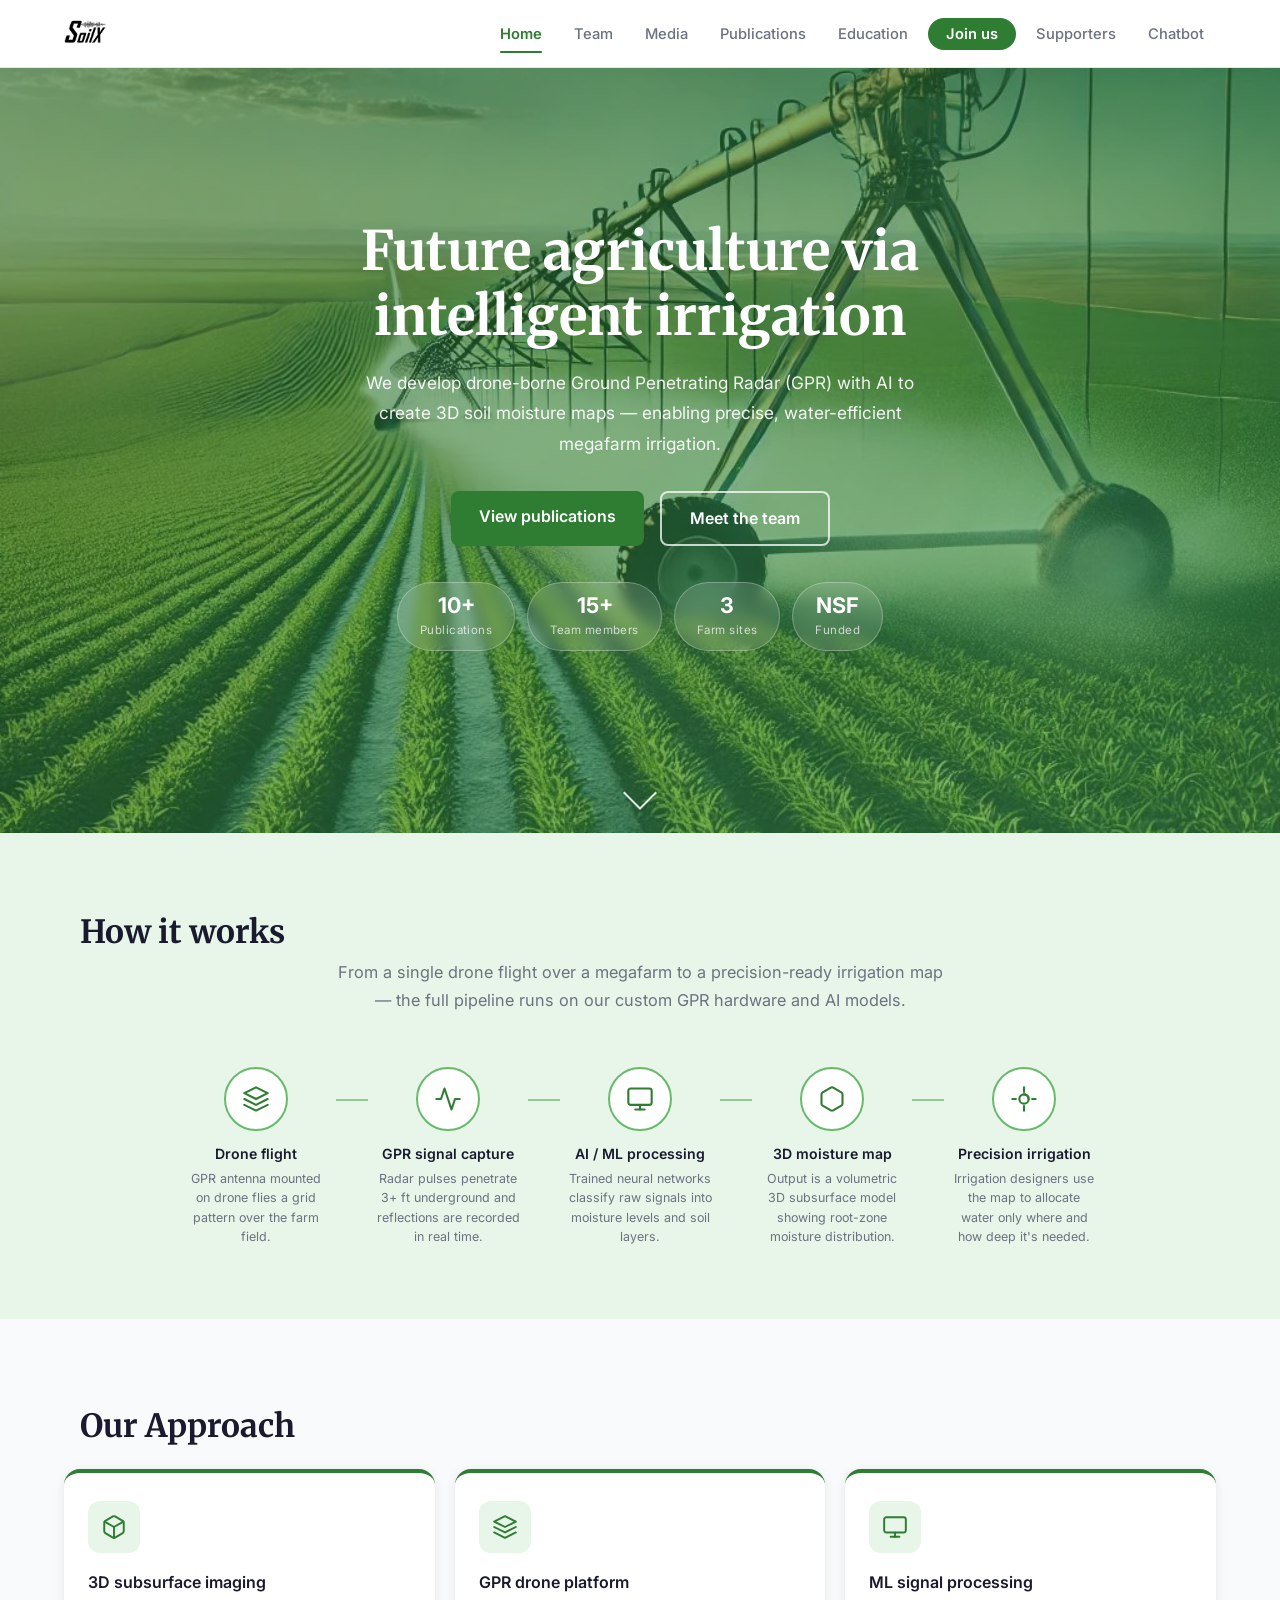
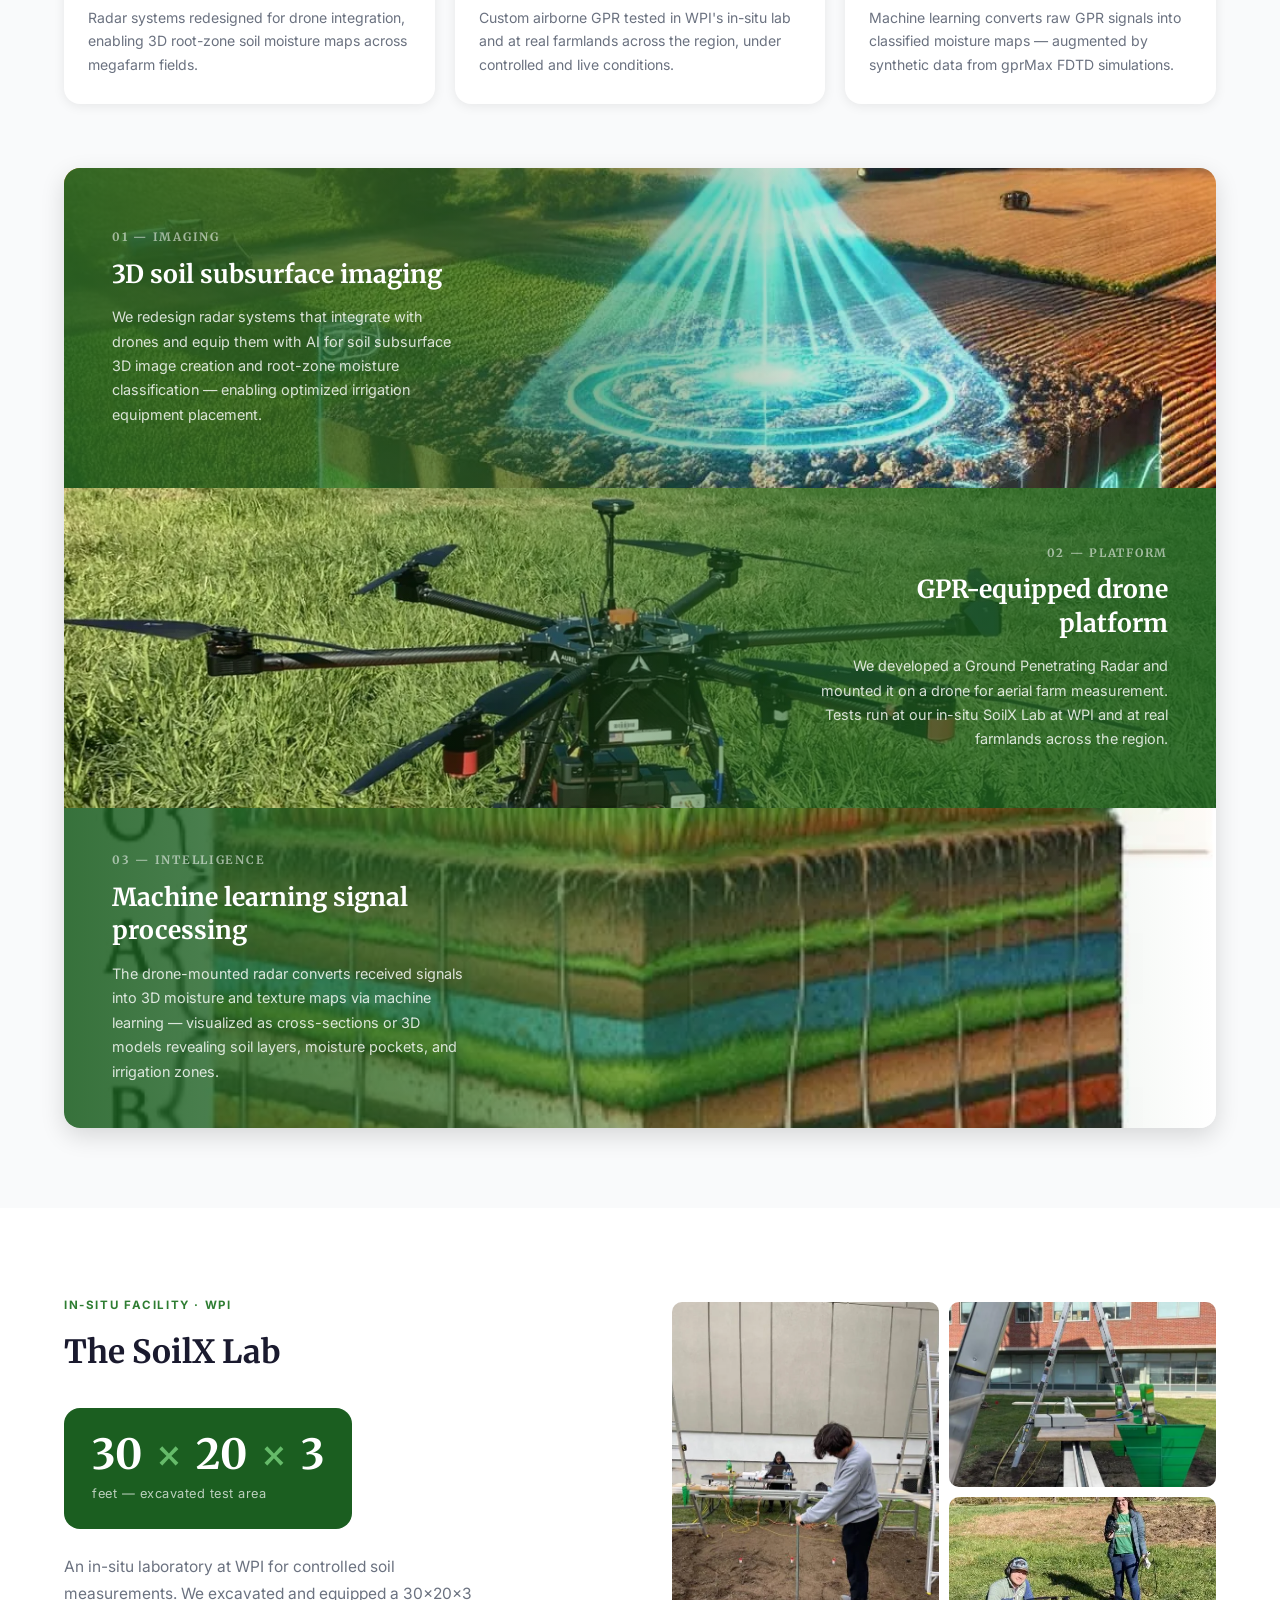
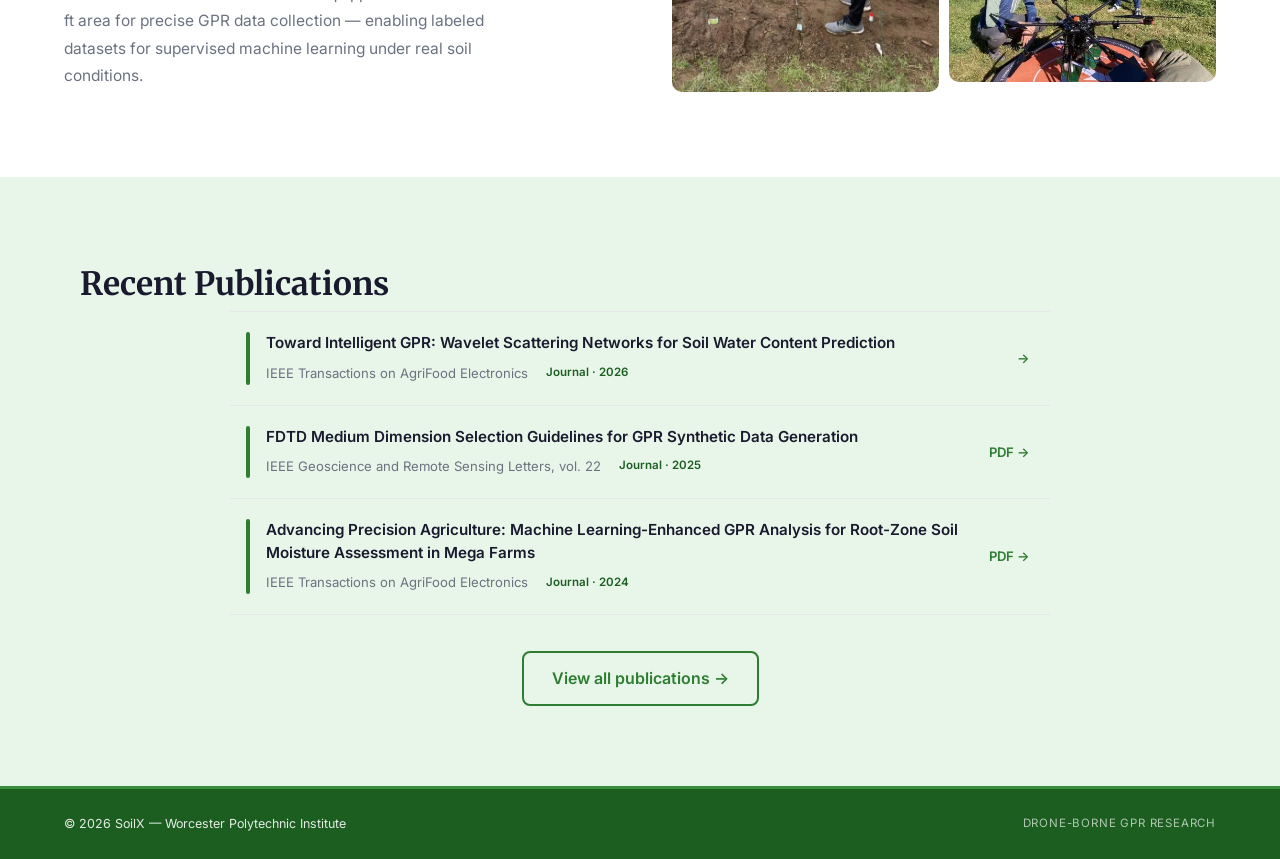
==== commit 41e1942c: "Footer: minimal redesign — copyright bar only Co-authored-by: Cursor <cursoragent@cursor.com>" ====
--- a/index.html
+++ b/index.html
@@ -355,28 +355,10 @@
 
 <footer>
   <div class="container">
-    <div class="footer-grid">
-      <div>
-        <p style="font-size:0.9rem; opacity:0.75; max-width:240px;">Intelligent drone-borne GPR for precision agriculture and soil moisture mapping.</p>
-      </div>
-      <div>
-        <h4 style="color:white; margin-bottom:14px;">Pages</h4>
-        <ul style="list-style:none; display:flex; flex-direction:column; gap:8px;">
-          <li><a href="team.html">Team</a></li>
-          <li><a href="media.html">Media</a></li>
-          <li><a href="publications.html">Publications</a></li>
-          <li><a href="education.html">Education</a></li>
-          <li><a href="career.html">Career</a></li>
-          <li><a href="supporters.html">Supporters</a></li>
-        </ul>
-      </div>
-      <div>
-        <h4 style="color:white; margin-bottom:14px;">Contact</h4>
-        <p style="font-size:0.9rem; opacity:0.75;">Worcester Polytechnic Institute<br>100 Institute Rd<br>Worcester, MA 01609</p>
-        <p style="margin-top:12px; font-size:0.9rem;"><a href="https://soilx.wpi.edu">soilx.wpi.edu</a></p>
-      </div>
-    </div>
-    <div class="footer-copy">© 2026 SoilX, Worcester Polytechnic Institute. All rights reserved.</div>
+    <div class="footer-inner">
+      <p class="footer-copy">© 2026 SoilX — Worcester Polytechnic Institute</p>
+      <span class="footer-label">Drone-Borne GPR Research</span>
+    </div>
   </div>
 </footer>
 <script src="js/main.js"></script>
--- a/css/style.css
+++ b/css/style.css
@@ -322,42 +322,38 @@
   }
 }
 
-/* —— Footer —— */
+/* ── Footer ── */
 footer {
   background: var(--green-dark);
-  color: rgba(255, 255, 255, 0.85);
-  padding: 48px 0 24px;
-}
-
-footer a {
-  color: rgba(255, 255, 255, 0.7);
-  transition: color 0.15s;
-}
-
-footer a:hover {
-  color: #fff;
-  text-decoration: none;
-}
-
-.footer-grid {
-  display: grid;
-  grid-template-columns: repeat(3, 1fr);
-  gap: 40px;
+  border-top: 3px solid var(--green-mid);
+  padding: 24px 0;
+}
+
+.footer-inner {
+  display: flex;
+  align-items: center;
+  justify-content: space-between;
+  gap: 16px;
 }
 
 .footer-copy {
-  border-top: 1px solid rgba(255, 255, 255, 0.15);
-  margin-top: 32px;
-  padding-top: 20px;
-  text-align: center;
-  font-size: 0.85rem;
+  font-size: 0.78rem;
+  color: rgba(255, 255, 255, 0.88);
+  margin: 0;
+}
+
+.footer-label {
+  font-size: 0.72rem;
+  letter-spacing: 0.07em;
+  text-transform: uppercase;
   color: rgba(255, 255, 255, 0.65);
 }
 
-@media (max-width: 768px) {
-  .footer-grid {
-    grid-template-columns: 1fr;
-    gap: 32px;
+@media (max-width: 480px) {
+  .footer-inner {
+    flex-direction: column;
+    align-items: flex-start;
+    gap: 6px;
   }
 }
 
@@ -2422,19 +2418,6 @@
     font-size: 0.9rem;
   }
 
-  /* ── Footer ── */
-  .footer-grid {
-    grid-template-columns: 1fr;
-    gap: 28px;
-    text-align: center;
-  }
-  .footer-grid img {
-    margin: 0 auto 12px;
-  }
-  .footer-grid ul {
-    align-items: center;
-  }
-
 }
 
 /* ═══════════════════════════════════════════════
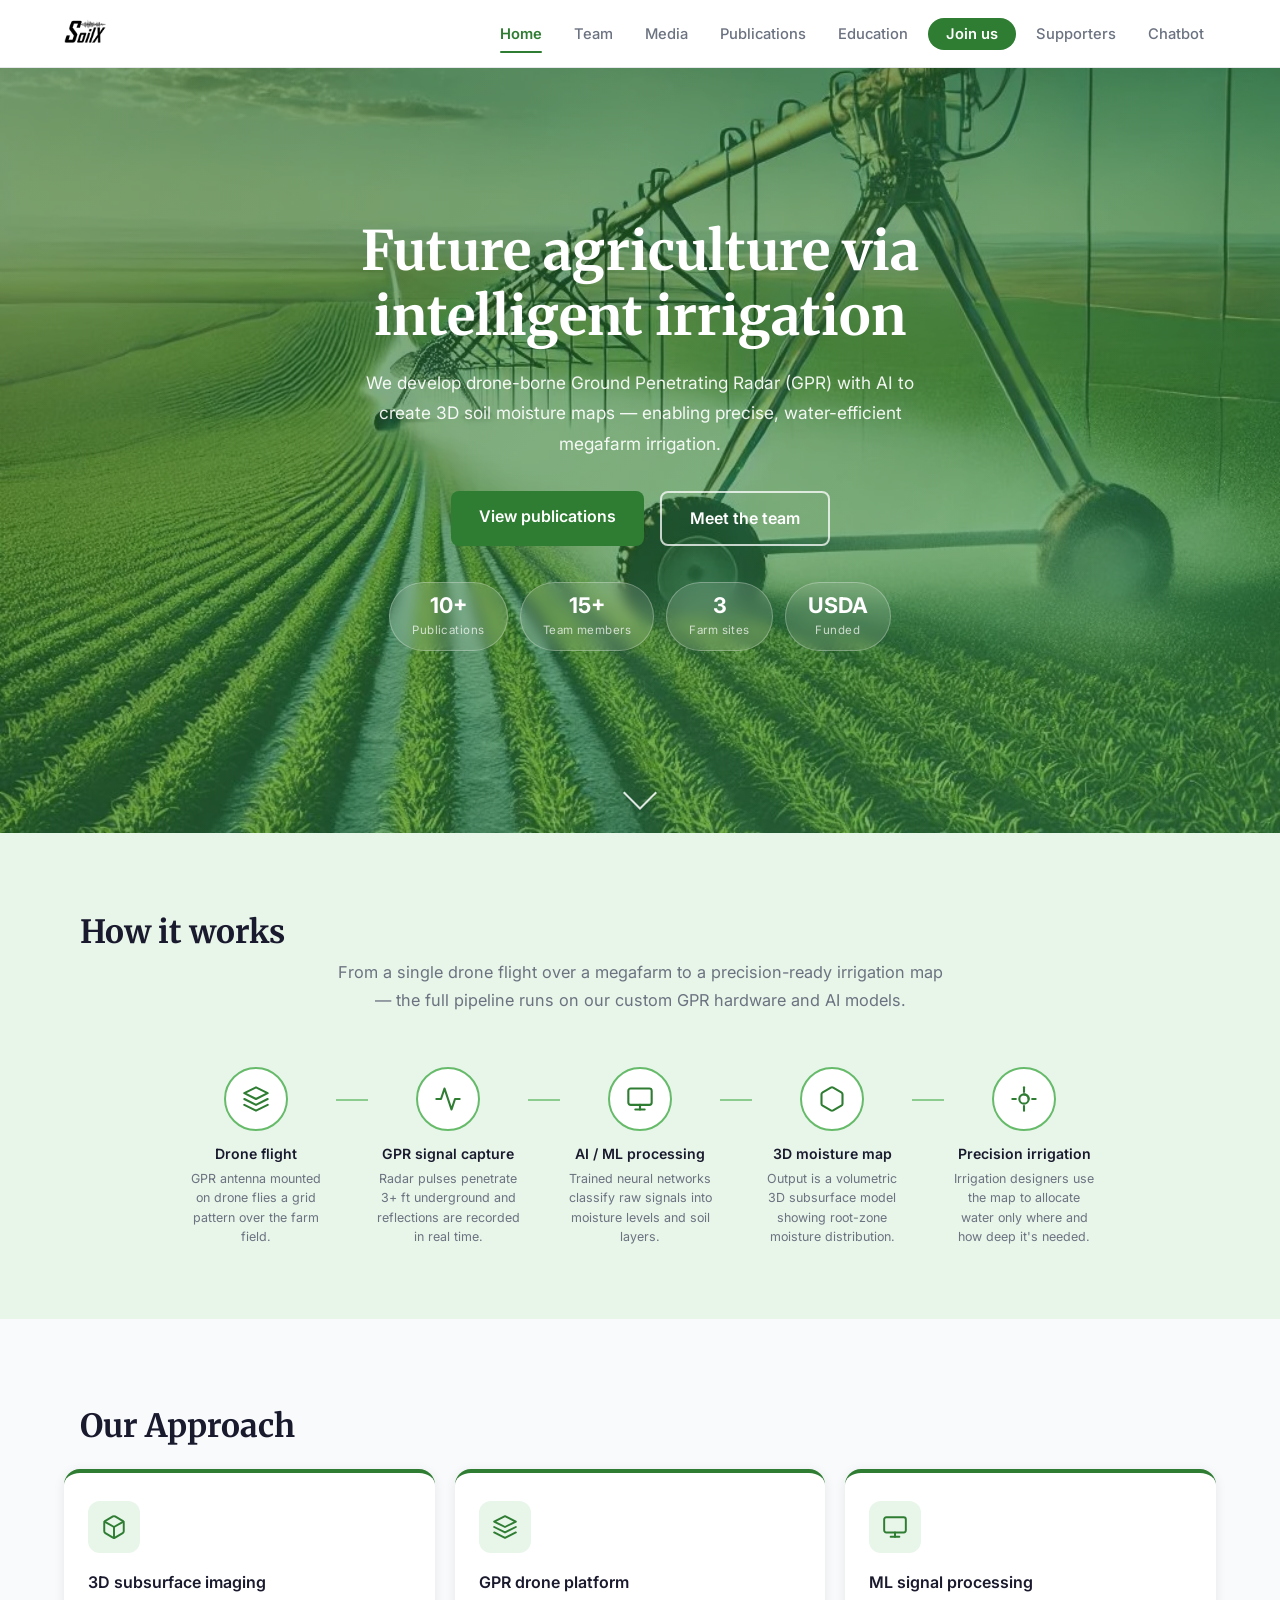
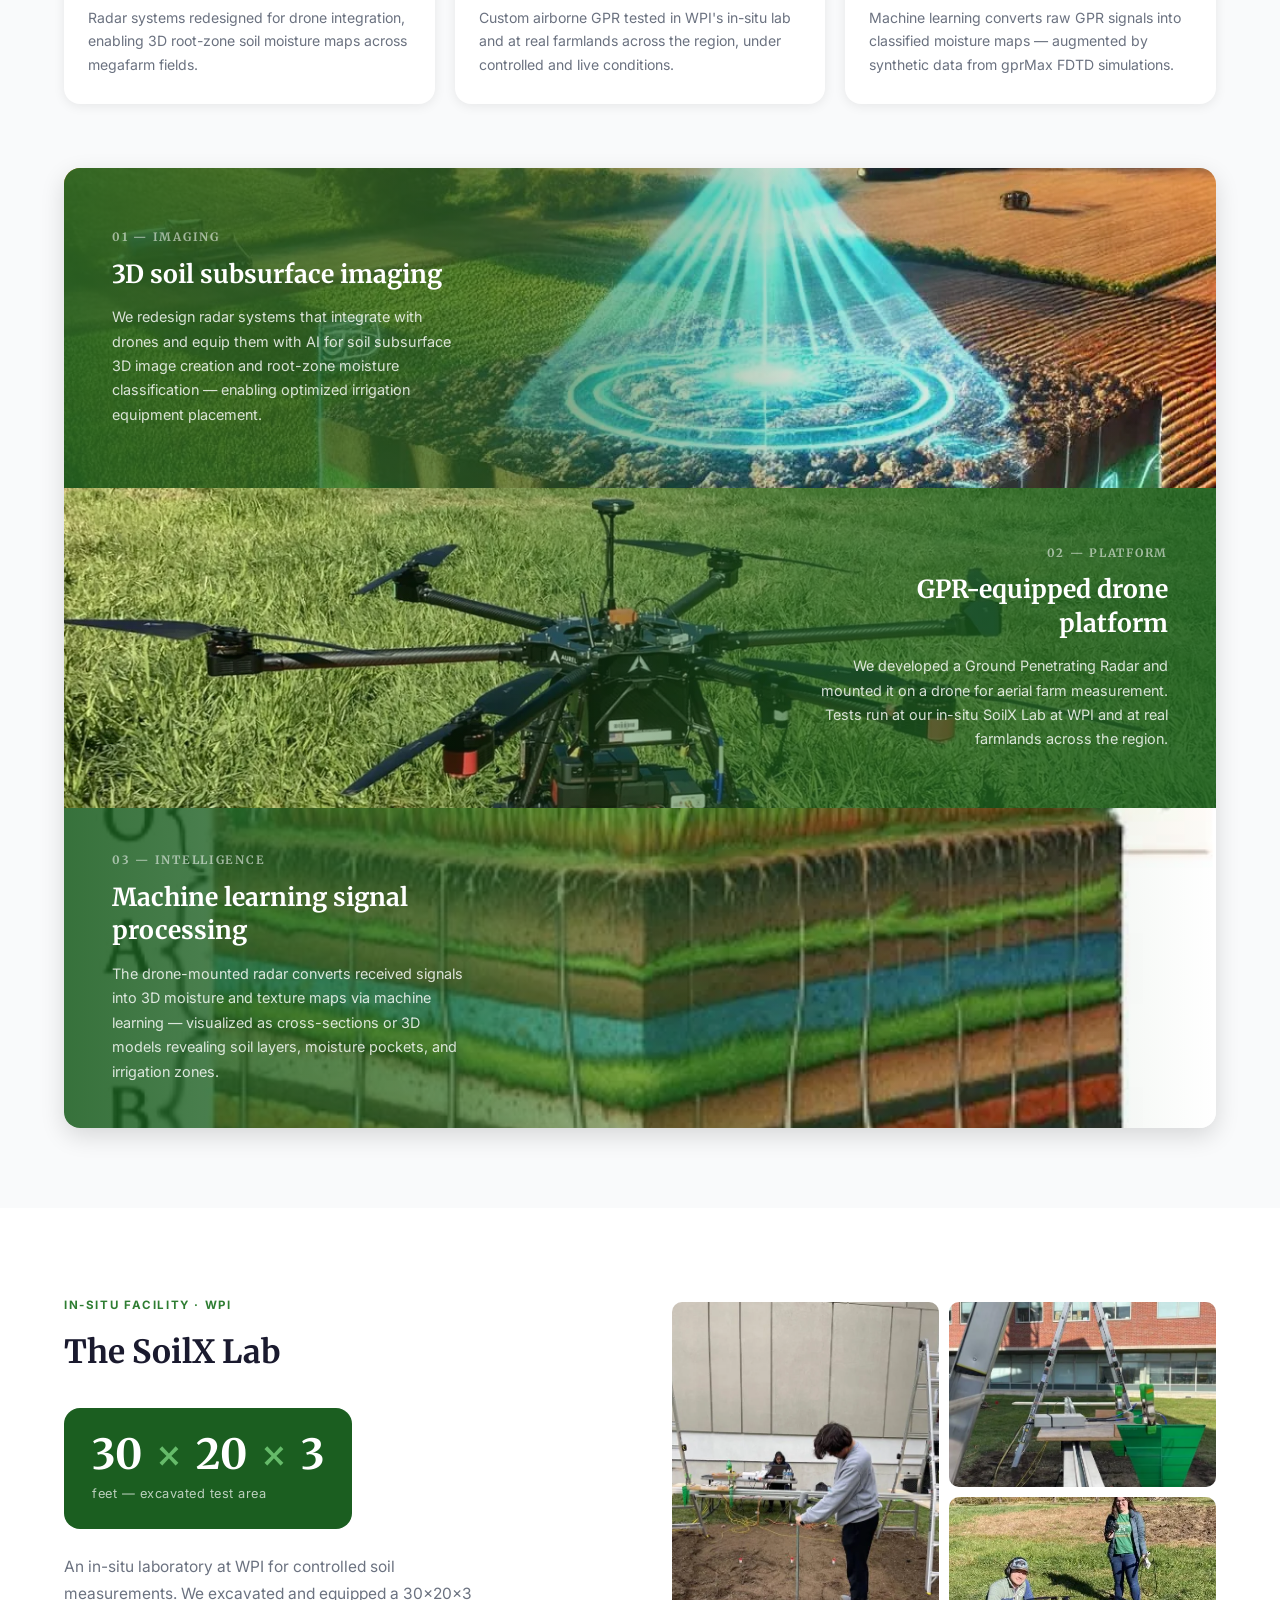
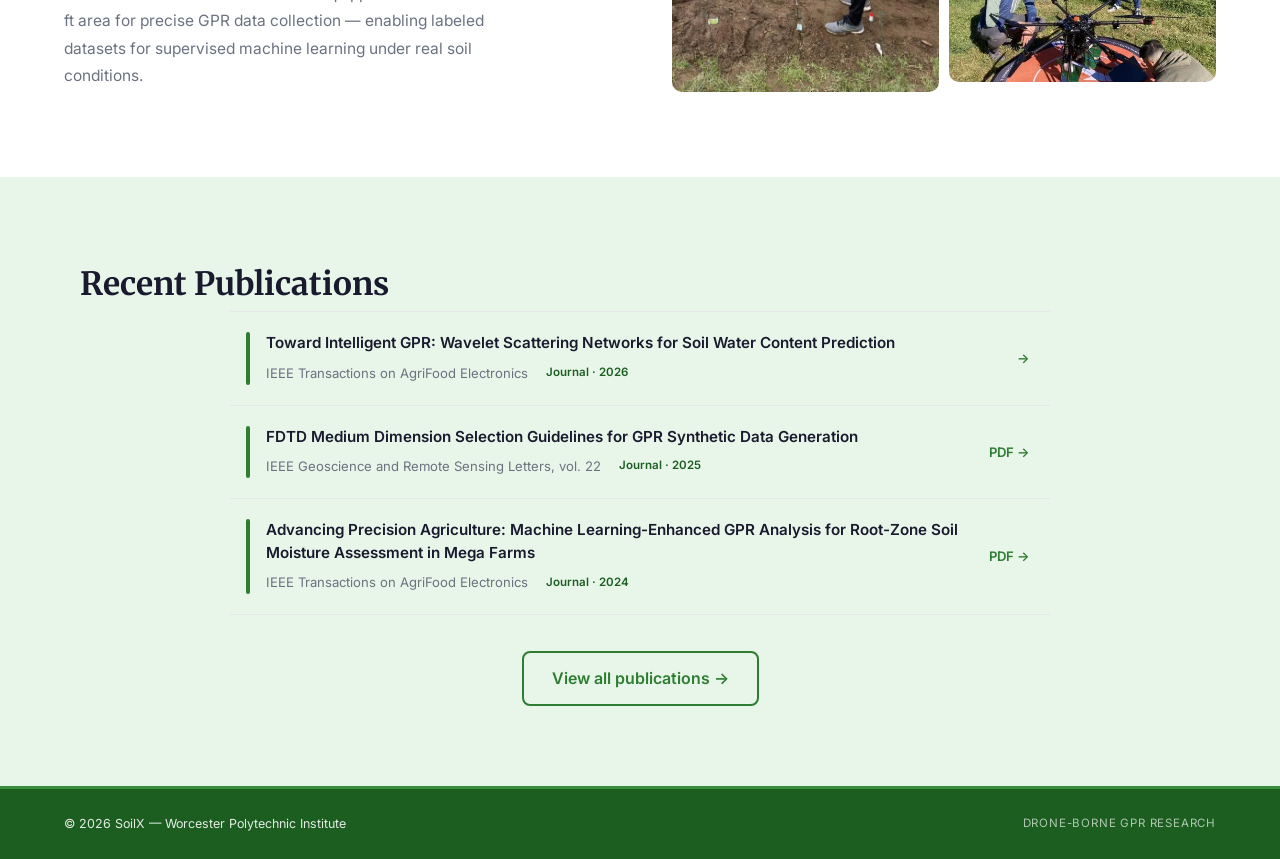
==== commit 00a1ed27: "Homepage: USDA funded stat pill; add USDA logo asset for supporters page Co-authored-by: Cursor <cur" ====
--- a/index.html
+++ b/index.html
@@ -57,7 +57,7 @@
         <span class="hero-stat-lbl">Farm sites</span>
       </div>
       <div class="hero-stat-pill">
-        <span class="hero-stat-num">NSF</span>
+        <span class="hero-stat-num">USDA</span>
         <span class="hero-stat-lbl">Funded</span>
       </div>
     </div>
--- a/css/style.css
+++ b/css/style.css
@@ -873,13 +873,26 @@
     gap: 32px;
   }
   .lab-stat-block { display: block; }
-  .lab-image-grid { height: 260px; }
-  .lab-img-pair { height: 260px; }
   .lab-description { max-width: 100%; }
-}
+
+  /* Image grid: show only the main image, hide the pair */
+  .lab-image-grid {
+    display: block;
+    height: auto;
+  }
+  .lab-img-main {
+    display: block;
+    width: 100%;
+    height: 220px;
+    grid-row: unset;
+  }
+  .lab-img-pair {
+    display: none;
+  }
+}
+
 @media (max-width: 480px) {
-  .lab-image-grid { height: 200px; }
-  .lab-img-pair { height: 200px; }
+  .lab-img-main { height: 180px; }
 }
 
 /* Publications teaser */
@@ -2644,6 +2657,10 @@
     margin: 0 auto;
   }
 
+  .supporters-banner {
+    flex-direction: column !important;
+  }
+
 }
 
 /* ═══════════════════════════════════════════════
